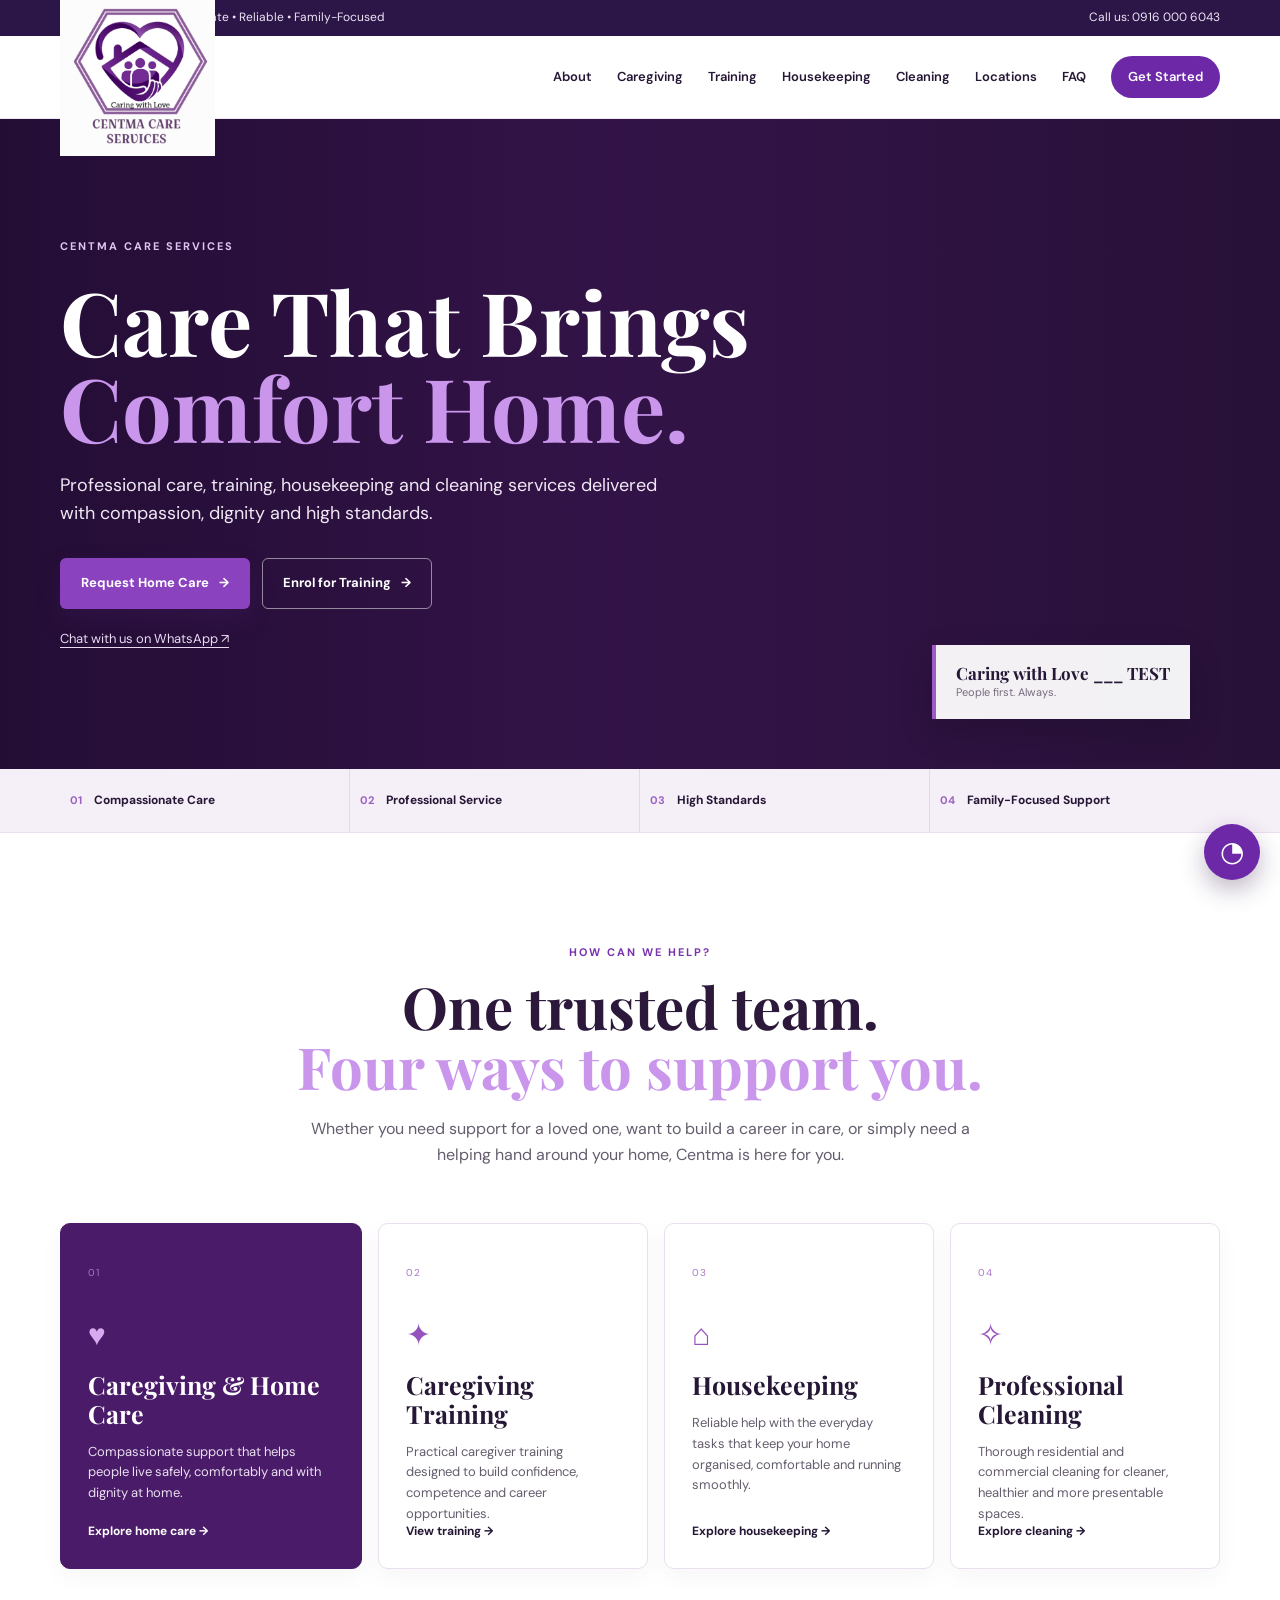
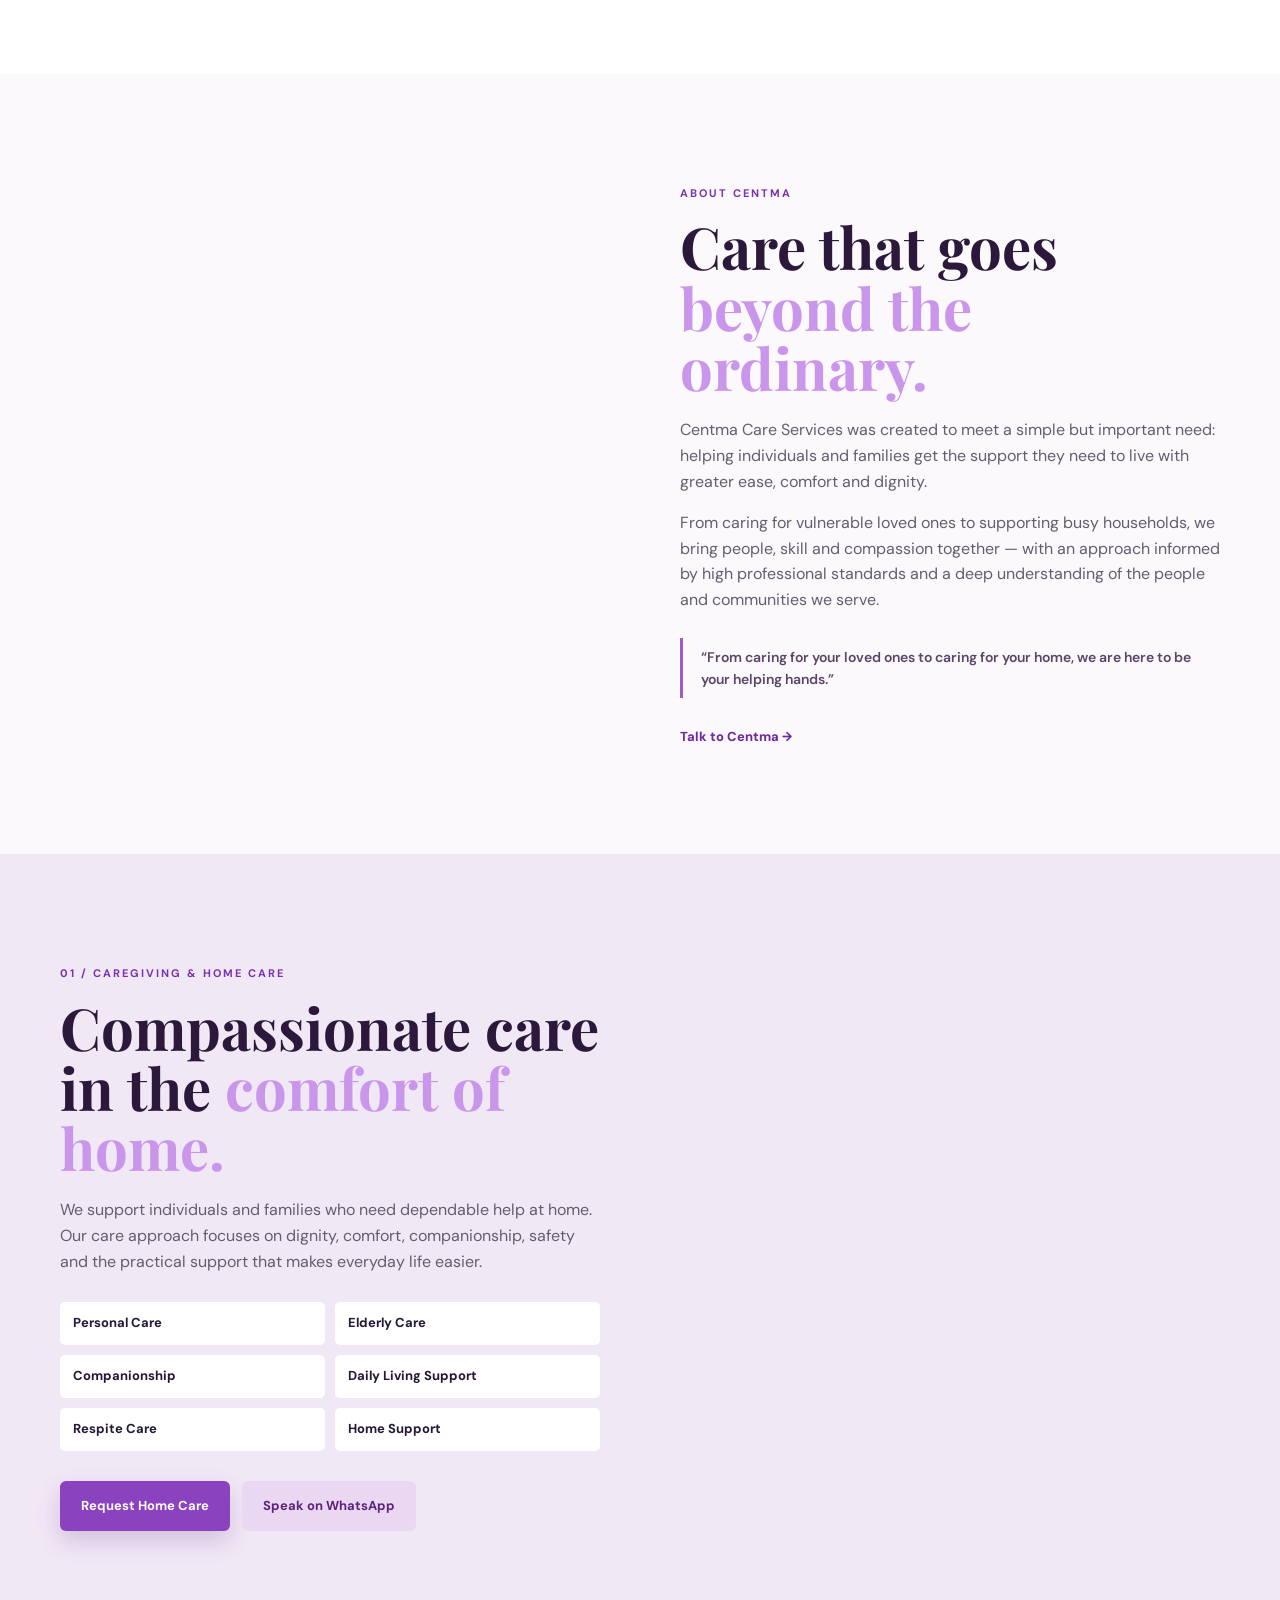
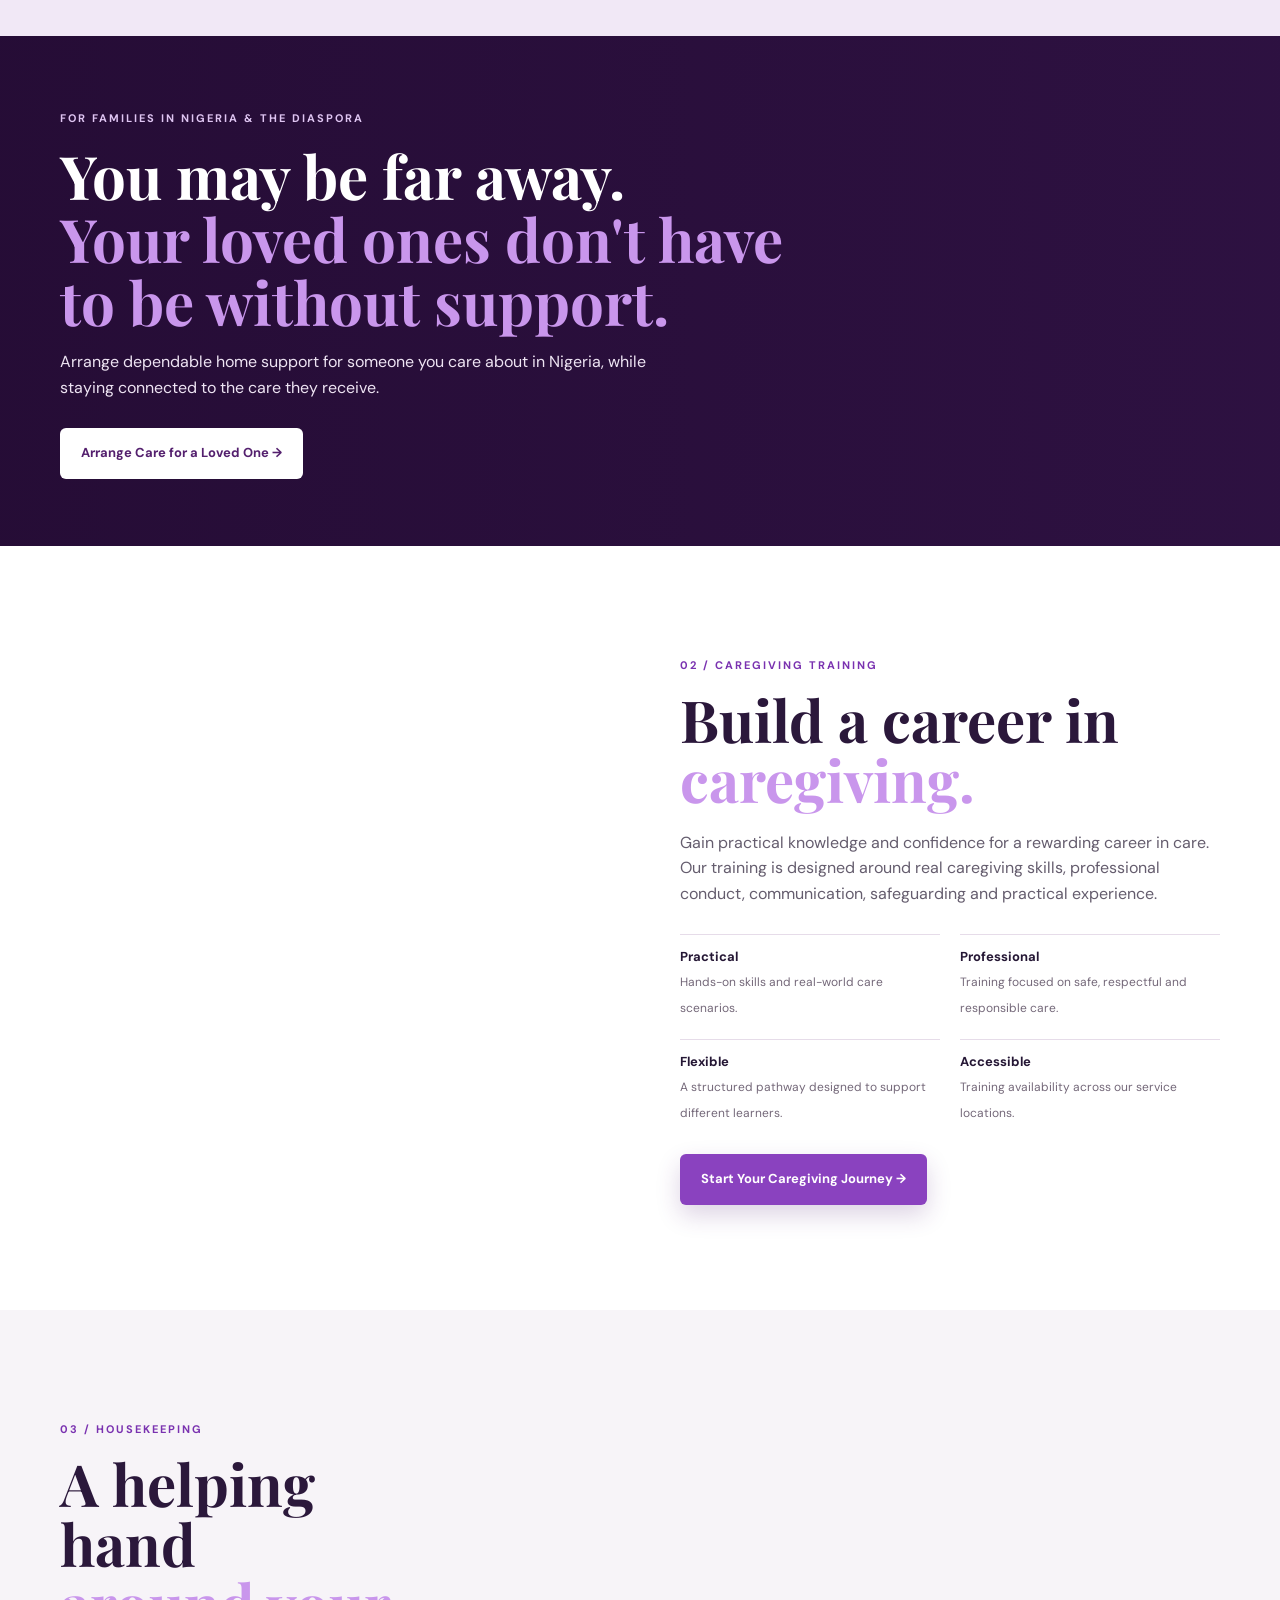
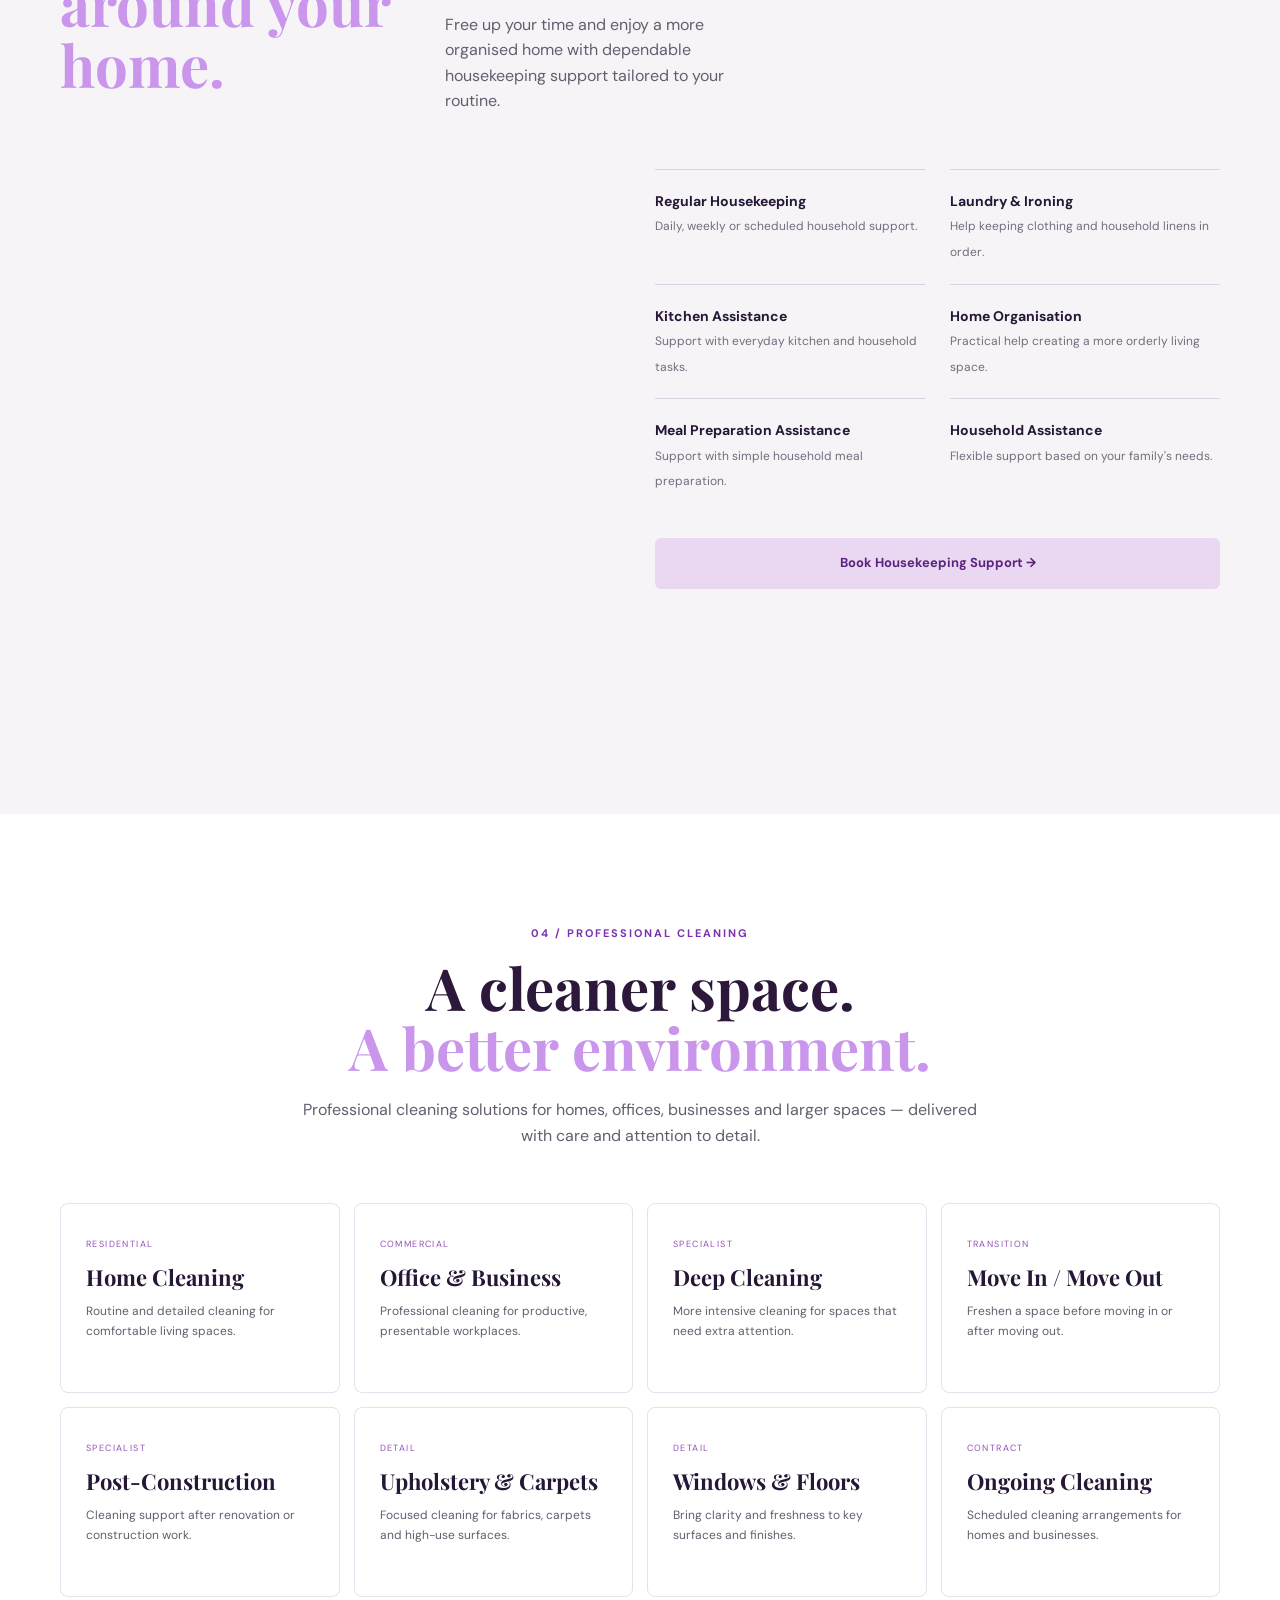
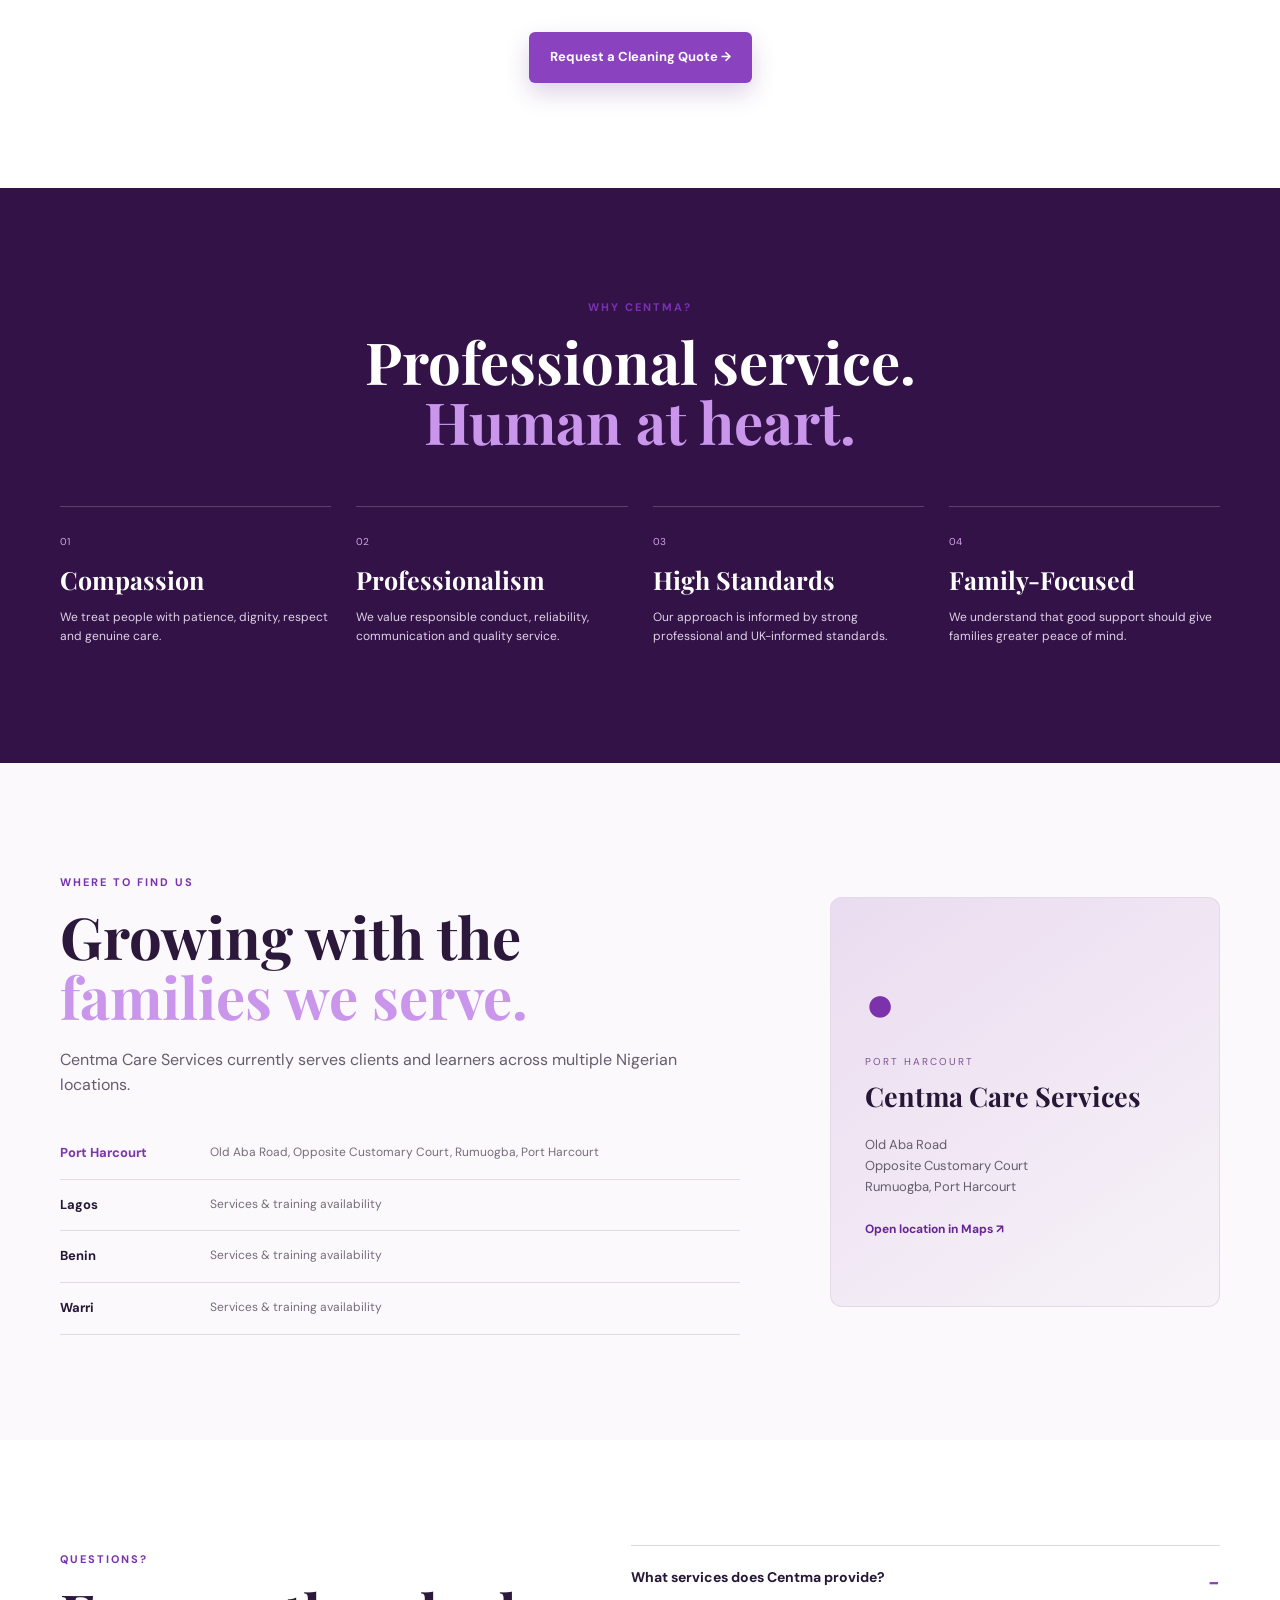
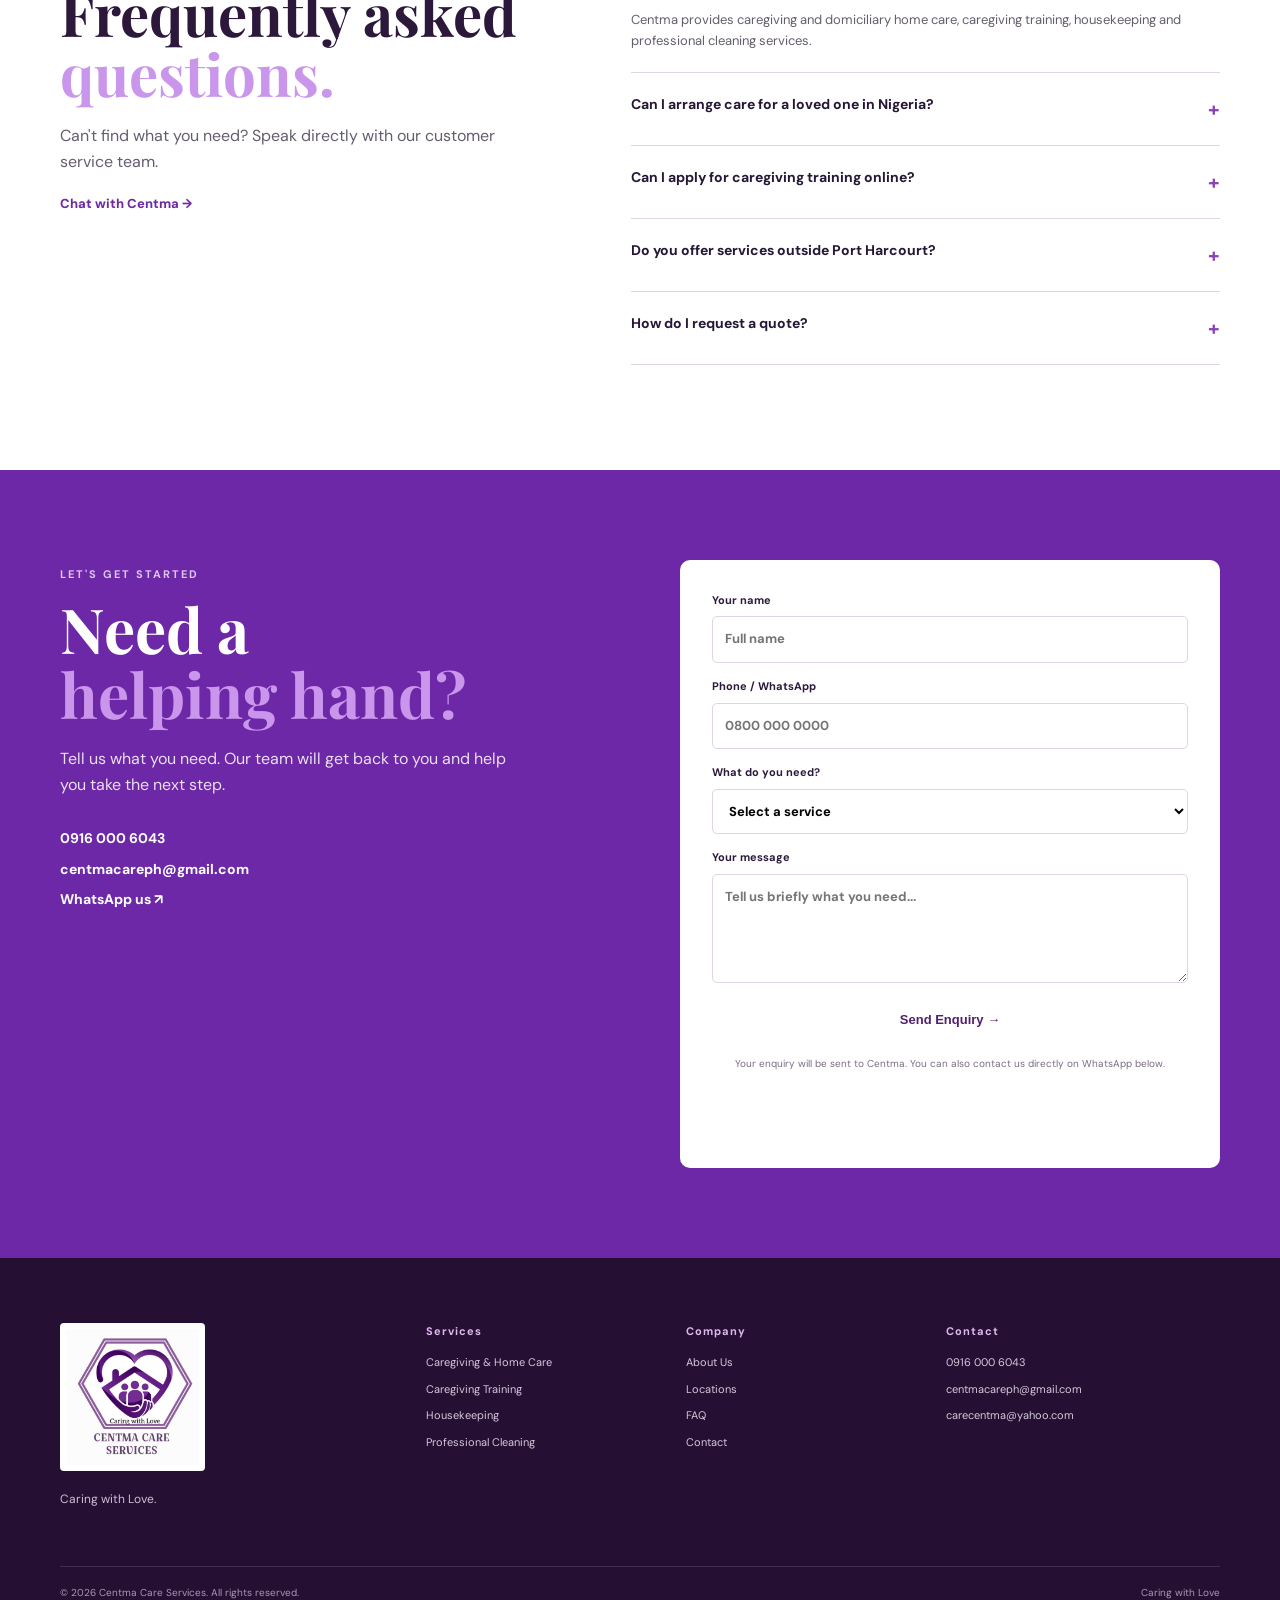
==== index.html @ e130c8ef "Fix CMS slogan connection" ====
<!DOCTYPE html>
<html lang="en">
<head>
  <meta charset="UTF-8" />
  <meta name="viewport" content="width=device-width, initial-scale=1.0" />
  <meta name="description" content="Centma Care Services — compassionate home care, caregiving training, housekeeping and professional cleaning services." />
  <title>Centma Care Services | Caring with Love</title>
  <link rel="preconnect" href="https://fonts.googleapis.com">
  <link rel="preconnect" href="https://fonts.gstatic.com" crossorigin>
  <link href="https://fonts.googleapis.com/css2?family=DM+Sans:wght@400;500;600;700&family=Playfair+Display:wght@600;700&display=swap" rel="stylesheet">
  <link rel="stylesheet" href="styles.css" />
  <script src="https://identity.netlify.com/v1/netlify-identity-widget.js"></script>
</head>
<body class="page-home">
  <div class="topbar">
    <div class="container topbar-inner">
      <span>Professional • Compassionate • Reliable • Family-Focused</span>
      <a href="tel:+2349160006043">Call us: 0916 000 6043</a>
    </div>
  </div>

  <header class="site-header" id="home">
    <div class="container nav-wrap">
      <a class="brand" href="#home" aria-label="Centma Care Services home">
        <img src="logo.jpeg" alt="Centma Care Services logo">
      </a>
      <button class="menu-toggle" aria-label="Open menu" aria-expanded="false">☰</button>
      <nav class="nav" aria-label="Main navigation">
        <a href="about.html">About</a>
        <a href="caregiving.html">Caregiving</a>
        <a href="training.html">Training</a>
        <a href="housekeeping.html">Housekeeping</a>
        <a href="cleaning.html">Cleaning</a>
        <a href="locations.html">Locations</a>
        <a href="faq.html">FAQ</a>
        <a class="nav-cta" href="contact.html">Get Started</a>
      </nav>
    </div>
  </header>

  <main>
    <section class="hero">
      <div class="hero-image" data-cms-bg="images.hero"></div>
      <div class="hero-overlay"></div>
      <div class="container hero-content">
        <span class="eyebrow light">CENTMA CARE SERVICES</span>
        <h1>Care That Brings<br><em>Comfort Home.</em></h1>
        <p data-cms="hero.description">Professional care, training, housekeeping and cleaning services delivered with compassion, dignity and high standards.</p>
        <div class="hero-actions">
          <a class="btn btn-primary" href="caregiving.html">Request Home Care <span>→</span></a>
          <a class="btn btn-outline" href="training.html">Enrol for Training <span>→</span></a>
        </div>
        <a class="hero-whatsapp" href="https://wa.me/2349160006043" target="_blank" rel="noopener">Chat with us on WhatsApp ↗</a>
      </div>
      <div class="hero-badge">
        <strong data-cms="brand.slogan">Caring with Love</strong>
        <span>People first. Always.</span>
      </div>
    </section>

    <section class="trust-strip">
      <div class="container trust-grid">
        <div><b>01</b><span>Compassionate Care</span></div>
        <div><b>02</b><span>Professional Service</span></div>
        <div><b>03</b><span>High Standards</span></div>
        <div><b>04</b><span>Family-Focused Support</span></div>
      </div>
    </section>

    <section class="section help-section">
      <div class="container">
        <div class="section-heading centered">
          <span class="eyebrow">HOW CAN WE HELP?</span>
          <h2>One trusted team.<br><em>Four ways to support you.</em></h2>
          <p>Whether you need support for a loved one, want to build a career in care, or simply need a helping hand around your home, Centma is here for you.</p>
        </div>
        <div class="service-grid">
          <a class="service-card featured" href="caregiving.html">
            <span class="card-number">01</span>
            <div class="service-icon">♥</div>
            <h3>Caregiving & Home Care</h3>
            <p>Compassionate support that helps people live safely, comfortably and with dignity at home.</p>
            <span class="card-link">Explore home care →</span>
          </a>
          <a class="service-card" href="training.html">
            <span class="card-number">02</span>
            <div class="service-icon">✦</div>
            <h3>Caregiving Training</h3>
            <p>Practical caregiver training designed to build confidence, competence and career opportunities.</p>
            <span class="card-link">View training →</span>
          </a>
          <a class="service-card" href="housekeeping.html">
            <span class="card-number">03</span>
            <div class="service-icon">⌂</div>
            <h3>Housekeeping</h3>
            <p>Reliable help with the everyday tasks that keep your home organised, comfortable and running smoothly.</p>
            <span class="card-link">Explore housekeeping →</span>
          </a>
          <a class="service-card" href="cleaning.html">
            <span class="card-number">04</span>
            <div class="service-icon">✧</div>
            <h3>Professional Cleaning</h3>
            <p>Thorough residential and commercial cleaning for cleaner, healthier and more presentable spaces.</p>
            <span class="card-link">Explore cleaning →</span>
          </a>
        </div>
      </div>
    </section>

    <section class="section story-section" id="about">
      <div class="container split">
        <div class="story-photo photo-one" data-cms-bg="images.about" role="img" aria-label="African family receiving caring support"></div>
        <div class="story-copy">
          <span class="eyebrow">ABOUT CENTMA</span>
          <h2>Care that goes<br><em>beyond the ordinary.</em></h2>
          <p>Centma Care Services was created to meet a simple but important need: helping individuals and families get the support they need to live with greater ease, comfort and dignity.</p>
          <p>From caring for vulnerable loved ones to supporting busy households, we bring people, skill and compassion together — with an approach informed by high professional standards and a deep understanding of the people and communities we serve.</p>
          <div class="quote-line">“From caring for your loved ones to caring for your home, we are here to be your helping hands.”</div>
          <a class="text-link" href="#contact">Talk to Centma →</a>
        </div>
      </div>
    </section>

    <section class="section care-section" id="caregiving">
      <div class="container split reverse-mobile">
        <div class="care-copy">
          <span class="eyebrow">01 / CAREGIVING & HOME CARE</span>
          <h2>Compassionate care in the <em>comfort of home.</em></h2>
          <p>We support individuals and families who need dependable help at home. Our care approach focuses on dignity, comfort, companionship, safety and the practical support that makes everyday life easier.</p>
          <div class="feature-list">
            <span>Personal Care</span><span>Elderly Care</span><span>Companionship</span>
            <span>Daily Living Support</span><span>Respite Care</span><span>Home Support</span>
          </div>
          <div class="button-row">
            <a class="btn btn-primary" href="#contact">Request Home Care</a>
            <a class="btn btn-soft" href="https://wa.me/2349160006043?text=Hello%20Centma%2C%20I%20would%20like%20to%20enquire%20about%20home%20care." target="_blank" rel="noopener">Speak on WhatsApp</a>
          </div>
        </div>
        <div class="care-image photo-two" role="img" aria-label="African caregiver supporting an older adult"></div>
      </div>
    </section>

    <section class="diaspora-section">
      <div class="diaspora-image"></div>
      <div class="diaspora-overlay"></div>
      <div class="container diaspora-content">
        <span class="eyebrow light">FOR FAMILIES IN NIGERIA & THE DIASPORA</span>
        <h2>You may be far away.<br><em>Your loved ones don't have to be without support.</em></h2>
        <p>Arrange dependable home support for someone you care about in Nigeria, while staying connected to the care they receive.</p>
        <a class="btn btn-white" href="#contact">Arrange Care for a Loved One →</a>
      </div>
    </section>

    <section class="section training-section" id="training">
      <div class="container split">
        <div class="training-image photo-three" role="img" aria-label="African caregiver trainees in a classroom"></div>
        <div class="training-copy">
          <span class="eyebrow">02 / CAREGIVING TRAINING</span>
          <h2>Build a career in <em>caregiving.</em></h2>
          <p>Gain practical knowledge and confidence for a rewarding career in care. Our training is designed around real caregiving skills, professional conduct, communication, safeguarding and practical experience.</p>
          <div class="training-points">
            <div><b>Practical</b><span>Hands-on skills and real-world care scenarios.</span></div>
            <div><b>Professional</b><span>Training focused on safe, respectful and responsible care.</span></div>
            <div><b>Flexible</b><span>A structured pathway designed to support different learners.</span></div>
            <div><b>Accessible</b><span>Training availability across our service locations.</span></div>
          </div>
          <a class="btn btn-primary" href="#contact">Start Your Caregiving Journey →</a>
        </div>
      </div>
    </section>

    <section class="section light-section" id="housekeeping">
      <div class="container">
        <div class="section-heading split-heading">
          <div>
            <span class="eyebrow">03 / HOUSEKEEPING</span>
            <h2>A helping hand<br><em>around your home.</em></h2>
          </div>
          <p>Free up your time and enjoy a more organised home with dependable housekeeping support tailored to your routine.</p>
        </div>
        <div class="house-grid">
          <div class="house-image photo-four"></div>
          <div class="house-services">
            <div><b>Regular Housekeeping</b><span>Daily, weekly or scheduled household support.</span></div>
            <div><b>Laundry & Ironing</b><span>Help keeping clothing and household linens in order.</span></div>
            <div><b>Kitchen Assistance</b><span>Support with everyday kitchen and household tasks.</span></div>
            <div><b>Home Organisation</b><span>Practical help creating a more orderly living space.</span></div>
            <div><b>Meal Preparation Assistance</b><span>Support with simple household meal preparation.</span></div>
            <div><b>Household Assistance</b><span>Flexible support based on your family's needs.</span></div>
            <a class="btn btn-soft full" href="#contact">Book Housekeeping Support →</a>
          </div>
        </div>
      </div>
    </section>

    <section class="section cleaning-section" id="cleaning">
      <div class="container">
        <div class="section-heading centered">
          <span class="eyebrow">04 / PROFESSIONAL CLEANING</span>
          <h2>A cleaner space.<br><em>A better environment.</em></h2>
          <p>Professional cleaning solutions for homes, offices, businesses and larger spaces — delivered with care and attention to detail.</p>
        </div>
        <div class="clean-grid">
          <div class="clean-card"><span>Residential</span><b>Home Cleaning</b><p>Routine and detailed cleaning for comfortable living spaces.</p></div>
          <div class="clean-card"><span>Commercial</span><b>Office & Business</b><p>Professional cleaning for productive, presentable workplaces.</p></div>
          <div class="clean-card"><span>Specialist</span><b>Deep Cleaning</b><p>More intensive cleaning for spaces that need extra attention.</p></div>
          <div class="clean-card"><span>Transition</span><b>Move In / Move Out</b><p>Freshen a space before moving in or after moving out.</p></div>
          <div class="clean-card"><span>Specialist</span><b>Post-Construction</b><p>Cleaning support after renovation or construction work.</p></div>
          <div class="clean-card"><span>Detail</span><b>Upholstery & Carpets</b><p>Focused cleaning for fabrics, carpets and high-use surfaces.</p></div>
          <div class="clean-card"><span>Detail</span><b>Windows & Floors</b><p>Bring clarity and freshness to key surfaces and finishes.</p></div>
          <div class="clean-card"><span>Contract</span><b>Ongoing Cleaning</b><p>Scheduled cleaning arrangements for homes and businesses.</p></div>
        </div>
        <div class="center-action"><a class="btn btn-primary" href="#contact">Request a Cleaning Quote →</a></div>
      </div>
    </section>

    <section class="section why-section">
      <div class="container">
        <div class="section-heading centered">
          <span class="eyebrow">WHY CENTMA?</span>
          <h2>Professional service.<br><em>Human at heart.</em></h2>
        </div>
        <div class="why-grid">
          <div><span>01</span><h3>Compassion</h3><p>We treat people with patience, dignity, respect and genuine care.</p></div>
          <div><span>02</span><h3>Professionalism</h3><p>We value responsible conduct, reliability, communication and quality service.</p></div>
          <div><span>03</span><h3>High Standards</h3><p>Our approach is informed by strong professional and UK-informed standards.</p></div>
          <div><span>04</span><h3>Family-Focused</h3><p>We understand that good support should give families greater peace of mind.</p></div>
        </div>
      </div>
    </section>

    <section class="section locations-section" id="locations">
      <div class="container location-layout">
        <div>
          <span class="eyebrow">WHERE TO FIND US</span>
          <h2>Growing with the<br><em>families we serve.</em></h2>
          <p>Centma Care Services currently serves clients and learners across multiple Nigerian locations.</p>
          <div class="location-list">
            <div class="active"><b>Port Harcourt</b><span>Old Aba Road, Opposite Customary Court, Rumuogba, Port Harcourt</span></div>
            <div><b>Lagos</b><span>Services & training availability</span></div>
            <div><b>Benin</b><span>Services & training availability</span></div>
            <div><b>Warri</b><span>Services & training availability</span></div>
          </div>
        </div>
        <div class="map-card">
          <div class="map-pin">●</div>
          <span>PORT HARCOURT</span>
          <strong>Centma Care Services</strong>
          <p>Old Aba Road<br>Opposite Customary Court<br>Rumuogba, Port Harcourt</p>
          <a href="https://www.google.com/maps/search/?api=1&query=Old+Aba+Road+Rumuogba+Port+Harcourt" target="_blank" rel="noopener">Open location in Maps ↗</a>
        </div>
      </div>
    </section>

    <section class="section faq-section" id="faq">
      <div class="container faq-layout">
        <div>
          <span class="eyebrow">QUESTIONS?</span>
          <h2>Frequently asked<br><em>questions.</em></h2>
          <p>Can't find what you need? Speak directly with our customer service team.</p>
          <a class="text-link" href="https://wa.me/2349160006043" target="_blank" rel="noopener">Chat with Centma →</a>
        </div>
        <div class="faq-list">
          <details open><summary>What services does Centma provide?</summary><p>Centma provides caregiving and domiciliary home care, caregiving training, housekeeping and professional cleaning services.</p></details>
          <details><summary>Can I arrange care for a loved one in Nigeria?</summary><p>Yes. Contact our team with the person's location and the kind of support needed so we can discuss the appropriate service.</p></details>
          <details><summary>Can I apply for caregiving training online?</summary><p>Yes. Use the enquiry form below or WhatsApp us to begin your enrolment process and receive the current training information.</p></details>
          <details><summary>Do you offer services outside Port Harcourt?</summary><p>Centma has service and training availability in Port Harcourt, Lagos, Benin and Warri. Contact us to confirm availability for your specific location.</p></details>
          <details><summary>How do I request a quote?</summary><p>Send us your details through the form below or WhatsApp. Tell us the service you need, your location and any important requirements.</p></details>
        </div>
      </div>
    </section>

    <section class="contact-section" id="contact">
      <div class="container contact-grid">
        <div class="contact-copy">
          <span class="eyebrow light">LET'S GET STARTED</span>
          <h2>Need a<br><em>helping hand?</em></h2>
          <p>Tell us what you need. Our team will get back to you and help you take the next step.</p>
          <div class="contact-details">
            <a href="tel:+2349160006043">0916 000 6043</a>
            <a href="mailto:centmacareph@gmail.com">centmacareph@gmail.com</a>
            <a href="https://wa.me/2349160006043" target="_blank" rel="noopener">WhatsApp us ↗</a>
          </div>
        </div>
        <form class="contact-form" id="contactForm" name="contact" method="POST" data-netlify="true" data-netlify-honeypot="bot-field" action="/success.html">
          <input type="hidden" name="bot-field">
          <label>Your name<input name="name" required placeholder="Full name"></label>
          <label>Phone / WhatsApp<input name="phone" required placeholder="0800 000 0000"></label>
          <label>What do you need?<select name="service" required>
            <option value="">Select a service</option>
            <option>Home Care / Caregiving</option>
            <option>Caregiving Training</option>
            <option>Housekeeping</option>
            <option>Professional Cleaning</option>
            <option>General Enquiry</option>
          </select></label>
          <label>Your message<textarea name="message" rows="4" placeholder="Tell us briefly what you need..."></textarea></label>
          <button class="btn btn-white full" type="submit">Send Enquiry →</button>
          <small>Your enquiry will be sent to Centma. You can also contact us directly on WhatsApp below.</small>
          <a class="btn btn-outline full" href="https://wa.me/2349160006043?text=Hello%20Centma%20Care%20Services%2C%20I%20would%20like%20to%20make%20an%20enquiry." target="_blank" rel="noopener">Chat with us on WhatsApp ↗</a>
        </form>
      </div>
    </section>
  </main>

  <footer>
    <div class="container footer-grid">
      <div><img src="logo.jpeg" alt="Centma Care Services" class="footer-logo"><p>Caring with Love.</p></div>
      <div><b>Services</b><a href="#caregiving">Caregiving & Home Care</a><a href="#training">Caregiving Training</a><a href="housekeeping.html">Housekeeping</a><a href="#cleaning">Professional Cleaning</a></div>
      <div><b>Company</b><a href="#about">About Us</a><a href="locations.html">Locations</a><a href="faq.html">FAQ</a><a href="#contact">Contact</a></div>
      <div><b>Contact</b><a href="tel:+2349160006043">0916 000 6043</a><a href="mailto:centmacareph@gmail.com">centmacareph@gmail.com</a><a href="mailto:carecentma@yahoo.com">carecentma@yahoo.com</a></div>
    </div>
    <div class="container footer-bottom"><span>© 2026 Centma Care Services. All rights reserved.</span><span>Caring with Love</span></div>
  </footer>

  <a class="floating-wa" href="https://wa.me/2349160006043" target="_blank" rel="noopener" aria-label="Chat with Centma on WhatsApp">◔</a>
  <script src="script.js"></script>
</body>
</html>
---- styles.css ----
*{box-sizing:border-box}html{scroll-behavior:smooth}body{margin:0;color:#251735;background:#fff;font-family:"DM Sans",Arial,sans-serif;line-height:1.6}a{color:inherit;text-decoration:none}p{color:#655d6e}.container{width:min(1160px,calc(100% - 40px));margin:auto}.topbar{background:#2c1648;color:#eee4f5;font-size:12px}.topbar-inner{height:36px;display:flex;align-items:center;justify-content:space-between}.site-header{position:sticky;top:0;z-index:20;background:rgba(255,255,255,.96);backdrop-filter:blur(12px);border-bottom:1px solid #eee8f2}.nav-wrap{height:82px;display:flex;align-items:center;justify-content:space-between}.brand img{width:155px;display:block}.nav{display:flex;align-items:center;gap:25px;font-size:13px;font-weight:600}.nav a{transition:.2s}.nav a:hover{color:#7b2cbf}.nav-cta{background:#6d28a8;color:white!important;padding:11px 17px;border-radius:999px}.menu-toggle{display:none;border:0;background:none;font-size:26px;color:#3b1d57}.hero{min-height:650px;position:relative;display:flex;align-items:center;overflow:hidden;background:#241034}.hero-image,.diaspora-image{position:absolute;inset:0;background-position:center;background-size:cover;background-image:url("https://images.unsplash.com/photo-1576091160550-2173dba999ef?auto=format&fit=crop&w=1800&q=85")}.hero-overlay{position:absolute;inset:0;background:linear-gradient(90deg,rgba(35,13,53,.93) 0%,rgba(55,20,77,.78) 48%,rgba(50,20,70,.25) 100%)}.hero-content{position:relative;z-index:2;color:white;padding:95px 0 100px}.eyebrow{font-size:11px;letter-spacing:2px;font-weight:700;color:#7a32b0}.eyebrow.light{color:#dfc5f2}.hero h1{font:700 clamp(50px,7vw,88px)/.98 "Playfair Display",serif;max-width:760px;margin:20px 0}.hero h1 em,.section-heading h2 em,h2 em{font-style:normal;color:#c996ec}.hero p{color:#f0e8f4;max-width:610px;font-size:18px}.hero-actions,.button-row{display:flex;gap:12px;flex-wrap:wrap;margin-top:30px}.btn{display:inline-flex;align-items:center;justify-content:center;gap:10px;padding:14px 20px;border-radius:6px;border:1px solid transparent;font-weight:700;font-size:13px;cursor:pointer}.btn-primary{background:#8a42bf;color:white;box-shadow:0 10px 24px rgba(87,35,120,.2)}.btn-outline{border-color:rgba(255,255,255,.5);color:#fff}.btn-soft{background:#eee1f7;color:#54217b}.btn-white{background:#fff;color:#4b1b6c}.hero-whatsapp{display:inline-block;margin-top:20px;color:#eadbf3;font-size:13px;text-decoration:underline;text-underline-offset:4px}.hero-badge{position:absolute;right:7%;bottom:50px;z-index:2;background:rgba(255,255,255,.94);padding:17px 20px;border-left:4px solid #9d5bc9;box-shadow:0 12px 35px rgba(0,0,0,.16);display:flex;flex-direction:column}.hero-badge strong{font:700 17px "Playfair Display",serif}.hero-badge span{font-size:11px;color:#756a7e}.trust-strip{background:#f5eff8;border-bottom:1px solid #e9dff0}.trust-grid{display:grid;grid-template-columns:repeat(4,1fr)}.trust-grid div{padding:22px 10px;display:flex;gap:12px;align-items:center;border-right:1px solid #e4d8eb}.trust-grid div:last-child{border-right:0}.trust-grid b{font-size:11px;color:#9c62bf}.trust-grid span{font-weight:700;font-size:12px}.section{padding:105px 0}.section-heading{max-width:720px;margin-bottom:55px}.section-heading.centered{text-align:center;margin-left:auto;margin-right:auto}.section-heading h2,.story-copy h2,.care-copy h2,.training-copy h2,.location-layout h2,.faq-layout h2,.contact-copy h2{font:700 clamp(38px,5vw,58px)/1.04 "Playfair Display",serif;margin:12px 0 20px;color:#2b183b}.section-heading p{max-width:680px;margin:0 auto}.service-grid{display:grid;grid-template-columns:1.12fr 1fr 1fr 1fr;gap:16px}.service-card{position:relative;padding:34px 27px 30px;border:1px solid #eadfec;border-radius:10px;min-height:320px;background:#fff;box-shadow:0 8px 25px rgba(50,22,67,.04);transition:.25s}.service-card:hover{transform:translateY(-5px);box-shadow:0 18px 35px rgba(50,22,67,.1)}.service-card.featured{background:#4a1b68;color:#fff;border-color:#4a1b68}.service-card.featured p{color:#e9dff0}.card-number{font-size:10px;letter-spacing:1px;color:#a976c8}.service-icon{font-size:30px;margin-top:28px;color:#9652bd}.featured .service-icon{color:#d7aaf0}.service-card h3{font:700 25px/1.15 "Playfair Display",serif;margin:12px 0}.service-card p{font-size:13px}.card-link{position:absolute;bottom:27px;font-size:12px;font-weight:700}.split{display:grid;grid-template-columns:1fr 1fr;gap:80px;align-items:center}.story-photo,.care-image,.training-image,.house-image{min-height:520px;border-radius:12px;background-size:cover;background-position:center}.photo-one{background-image:url("https://images.unsplash.com/photo-1559234938-b60fff04894d?auto=format&fit=crop&w=1200&q=85")}.photo-two{background-image:url("https://images.unsplash.com/photo-1576765608866-5b51046452be?auto=format&fit=crop&w=1200&q=85")}.photo-three{background-image:url("https://images.unsplash.com/photo-1576091160399-112ba8d25d1d?auto=format&fit=crop&w=1200&q=85")}.photo-four{background-image:url("https://images.unsplash.com/photo-1581578731548-c64695cc6952?auto=format&fit=crop&w=1200&q=85")}.story-section{background:#fbf9fc}.story-copy p,.care-copy p,.training-copy p{font-size:16px}.quote-line{border-left:3px solid #9d5bc9;padding:8px 0 8px 18px;margin:25px 0;color:#5b4567;font-weight:600;font-size:14px}.text-link{font-weight:800;color:#6e2aa0;font-size:13px}.care-section{background:#f1e8f6}.feature-list{display:grid;grid-template-columns:1fr 1fr;gap:10px;margin:28px 0}.feature-list span{font-size:13px;font-weight:700;background:#fff;border-radius:5px;padding:11px 13px}.diaspora-section{min-height:510px;position:relative;display:flex;align-items:center;overflow:hidden;background:#2d1242}.diaspora-image{background-image:url("https://images.unsplash.com/photo-1542810634-71277d95dcbb?auto=format&fit=crop&w=1800&q=85")}.diaspora-overlay{position:absolute;inset:0;background:linear-gradient(90deg,rgba(37,12,53,.92),rgba(46,16,64,.45))}.diaspora-content{position:relative;z-index:2;color:#fff}.diaspora-content h2{font:700 clamp(38px,5vw,60px)/1.05 "Playfair Display",serif;max-width:760px;margin:15px 0}.diaspora-content p{color:#eee4f3;max-width:600px;margin-bottom:28px}.training-section{background:#fff}.training-points{display:grid;grid-template-columns:1fr 1fr;gap:20px;margin:28px 0 30px}.training-points div{border-top:1px solid #e6dce9;padding-top:12px}.training-points b{display:block;font-size:13px}.training-points span{font-size:12px;color:#746879}.light-section{background:#f7f4f8}.split-heading{display:grid;grid-template-columns:1fr 1fr;gap:50px;align-items:end}.split-heading p{margin:0}.house-grid{display:grid;grid-template-columns:1fr 1fr;gap:30px}.house-image{min-height:540px}.house-services{display:grid;grid-template-columns:1fr 1fr;gap:0 25px;align-content:start}.house-services div{padding:20px 0;border-top:1px solid #ddd2e3}.house-services b{display:block;font-size:14px}.house-services span{font-size:12px;color:#766b7d}.house-services .full{grid-column:1/-1;margin-top:25px}.cleaning-section{background:#fff}.clean-grid{display:grid;grid-template-columns:repeat(4,1fr);gap:14px}.clean-card{padding:25px;border:1px solid #eadfec;border-radius:8px;min-height:190px}.clean-card span{font-size:9px;letter-spacing:1.4px;color:#9252b8;text-transform:uppercase}.clean-card b{display:block;font:700 22px/1.15 "Playfair Display",serif;margin:10px 0}.clean-card p{font-size:12px}.center-action{text-align:center;margin-top:35px}.why-section{background:#321247;color:#fff}.why-section .section-heading h2{color:#fff}.why-grid{display:grid;grid-template-columns:repeat(4,1fr);gap:25px}.why-grid div{border-top:1px solid rgba(255,255,255,.2);padding-top:20px}.why-grid span{font-size:10px;color:#d4a5ea}.why-grid h3{font:700 25px "Playfair Display",serif;margin:10px 0}.why-grid p{color:#dfd2e5;font-size:12px}.locations-section{background:#fbf9fc}.location-layout{display:grid;grid-template-columns:1fr 390px;gap:90px;align-items:center}.location-list{margin-top:30px}.location-list div{display:grid;grid-template-columns:150px 1fr;padding:15px 0;border-bottom:1px solid #e3d9e7}.location-list b{font-size:13px}.location-list span{font-size:12px;color:#776b7d}.location-list .active b{color:#7c35ad}.map-card{min-height:410px;background:linear-gradient(145deg,#eadcf0,#f7f3f8);border-radius:12px;padding:35px;display:flex;flex-direction:column;justify-content:center;box-shadow:inset 0 0 0 1px #e5d8ea}.map-pin{font-size:50px;color:#7b32aa}.map-card span{font-size:10px;letter-spacing:2px;color:#815096;margin-top:10px}.map-card strong{font:700 27px "Playfair Display",serif;margin:8px 0}.map-card p{font-size:13px}.map-card a{font-size:12px;font-weight:700;color:#68259a;margin-top:10px}.faq-section{background:#fff}.faq-layout{display:grid;grid-template-columns:1fr 1.25fr;gap:100px}.faq-list details{border-top:1px solid #dfd5e4;padding:20px 0}.faq-list details:last-child{border-bottom:1px solid #dfd5e4}.faq-list summary{cursor:pointer;font-weight:700;font-size:14px;list-style:none;display:flex;justify-content:space-between}.faq-list summary:after{content:"+";font-size:20px;color:#8a42b7}.faq-list details[open] summary:after{content:"−"}.faq-list p{font-size:13px;margin:12px 30px 0 0}.contact-section{background:#6d28a8;color:#fff;padding:90px 0}.contact-grid{display:grid;grid-template-columns:1fr 1fr;gap:80px}.contact-copy h2{color:#fff;font-size:62px}.contact-copy p{color:#eadff0;max-width:470px}.contact-details{display:flex;flex-direction:column;gap:8px;margin-top:30px}.contact-details a{font-weight:700;font-size:14px}.contact-form{background:#fff;color:#2d193b;padding:32px;border-radius:10px;display:grid;gap:15px}.contact-form label{font-size:11px;font-weight:700}.contact-form input,.contact-form select,.contact-form textarea{display:block;width:100%;margin-top:7px;padding:12px;border:1px solid #ded4e4;border-radius:5px;font:inherit;font-size:13px;background:#fff}.contact-form small{font-size:10px;color:#7a6d80;text-align:center}.contact-form .full{width:100%;border:0}footer{background:#251033;color:#fff;padding:65px 0 20px}.footer-grid{display:grid;grid-template-columns:1.5fr 1fr 1fr 1.3fr;gap:50px}.footer-logo{width:145px;background:#fff;padding:6px;border-radius:4px}.footer-grid p{color:#cdbed5;font-size:12px}.footer-grid div:not(:first-child){display:flex;flex-direction:column;gap:9px}.footer-grid b{font-size:11px;letter-spacing:1px;color:#e0b8f0;margin-bottom:5px}.footer-grid a{font-size:11px;color:#d5c8dc}.footer-bottom{border-top:1px solid rgba(255,255,255,.12);margin-top:45px;padding-top:18px;display:flex;justify-content:space-between;color:#a999b0;font-size:10px}.floating-wa{position:fixed;right:20px;bottom:20px;width:56px;height:56px;border-radius:50%;display:grid;place-items:center;background:#6d28a8;color:#fff;font-size:28px;box-shadow:0 10px 25px rgba(47,16,67,.3);z-index:30}@media(max-width:950px){.nav{gap:14px}.service-grid{grid-template-columns:1fr 1fr}.clean-grid{grid-template-columns:1fr 1fr}.why-grid{grid-template-columns:1fr 1fr}.split{gap:45px}.location-layout{gap:45px}.faq-layout{gap:50px}}@media(max-width:760px){.topbar-inner{justify-content:center}.topbar-inner span{display:none}.nav{position:absolute;top:82px;left:0;right:0;background:#fff;border-bottom:1px solid #eadfec;padding:15px 20px 25px;display:none;flex-direction:column;align-items:stretch;gap:0}.nav.open{display:flex}.nav a{padding:12px 0}.nav-cta{padding:12px!important;text-align:center}.menu-toggle{display:block}.hero{min-height:690px}.hero-content{padding:80px 0}.hero h1{font-size:52px}.hero p{font-size:15px}.hero-badge{display:none}.trust-grid{grid-template-columns:1fr 1fr}.trust-grid div:nth-child(2){border-right:0}.section{padding:75px 0}.service-grid,.clean-grid,.why-grid,.house-grid,.split,.faq-layout,.location-layout,.contact-grid,.split-heading{grid-template-columns:1fr}.service-card{min-height:275px}.story-photo,.care-image,.training-image,.house-image{min-height:390px}.reverse-mobile .care-copy{order:1}.reverse-mobile .care-image{order:2}.feature-list,.training-points,.house-services{grid-template-columns:1fr}.house-services .full{grid-column:auto}.diaspora-section{min-height:560px}.diaspora-content h2{font-size:43px}.location-layout{gap:35px}.map-card{min-height:340px}.contact-copy h2{font-size:52px}.footer-grid{grid-template-columns:1fr 1fr;gap:35px}.footer-grid>div:first-child{grid-column:1/-1}.footer-bottom{flex-direction:column;gap:5px}.hero-actions .btn{width:100%}.hero-actions{max-width:360px}.nav-wrap{height:74px}.nav{top:74px}}
/* Inner pages — same Polished Homepage V2 visual language */
.inner-hero{padding:92px 0 88px;background:linear-gradient(135deg,#f6eef9 0%,#fff 58%,#eee1f4 100%);border-bottom:1px solid #e6d9eb;position:relative;overflow:hidden}.inner-hero:after{content:"";position:absolute;width:260px;height:260px;border-radius:50%;right:-90px;top:-100px;background:rgba(171,111,207,.18)}.inner-hero .container{position:relative;z-index:1}.inner-hero h1{font:700 clamp(48px,6vw,76px)/1.02 "Playfair Display",serif;color:#2b183b;max-width:850px;margin:12px 0 20px}.inner-hero h1 em{color:#7a35a5;font-style:italic}.inner-hero p{max-width:700px;font-size:16px;margin-bottom:28px}.btn-soft{background:#ead8f2;color:#5c237e}.btn-white{background:#fff;color:#54206e}.light{color:#d9b4e9}.section-heading.centered .btn{margin-top:25px}.contact-form button{cursor:pointer}.contact-form .btn-primary{background:#6d28a8;color:#fff}.contact-form .btn-primary:hover{background:#582085}@media(max-width:760px){.inner-hero{padding:72px 0 65px}.inner-hero h1{font-size:48px}}

/* Subtle page-to-page differentiation — keeps Polished Homepage V2 as the master language */
.page-about .inner-hero{background:linear-gradient(135deg,#f4e9f8 0%,#fff 55%,#eee0f5 100%)}
.page-about .inner-hero:before{content:"ABOUT CENTMA";position:absolute;right:5%;bottom:18px;font:700 70px/1 "Playfair Display",serif;color:rgba(108,40,168,.06);letter-spacing:2px}
.page-caregiving .inner-hero{background:linear-gradient(135deg,#eee0f6 0%,#fff 62%,#f7edf9 100%);border-bottom:3px solid #d7b2e8}
.page-caregiving .clean-card:nth-child(1),.page-caregiving .clean-card:nth-child(4){background:#f7f0fa}
.page-training .inner-hero{background:linear-gradient(135deg,#e8d7f1 0%,#fbf8fc 52%,#f2e7f7 100%)}
.page-training .inner-hero:after{width:340px;height:340px;background:rgba(124,53,165,.11)}
.page-training .training-points div:nth-child(2n){background:#faf5fc;padding:14px;border-radius:7px}
.page-housekeeping .inner-hero{background:linear-gradient(135deg,#f7eff9 0%,#fff 58%,#e8daf1 100%)}
.page-housekeeping .house-services div:nth-child(3n){background:#faf5fc;padding-left:14px;padding-right:14px;border-radius:6px}
.page-cleaning .inner-hero{background:linear-gradient(135deg,#e9def2 0%,#fff 60%,#f5edf8 100%)}
.page-cleaning .clean-card:nth-child(odd){background:#faf6fc}
.page-cleaning .clean-card{border-top:3px solid #b77ad3}
.page-locations .inner-hero{background:linear-gradient(135deg,#f0e4f5 0%,#fff 60%,#e9d9f1 100%)}
.page-locations .map-card{background:linear-gradient(145deg,#dfc9ea,#f7f2f9);border:1px solid #d2b4df}
.page-faq .inner-hero{background:linear-gradient(135deg,#f6eff9 0%,#fff 58%,#eadcf2 100%)}
.page-faq .faq-list details:nth-child(even){background:#faf6fc;padding:20px 16px;border-radius:6px}
.page-contact .inner-hero,.page-service-request .inner-hero{background:linear-gradient(135deg,#e9d9f2 0%,#fff 57%,#f3e8f7 100%)}
.page-contact .contact-section,.page-service-request .contact-section{background:linear-gradient(135deg,#64239a,#7d35ae)}
.page-training-registration .inner-hero{background:linear-gradient(135deg,#e6d2f0 0%,#fff 58%,#f1e4f6 100%)}
.page-training-registration .contact-form{border-top:5px solid #a65bc9}
@media(max-width:760px){.page-about .inner-hero:before{font-size:45px}.page-training .inner-hero:after{width:220px;height:220px}}
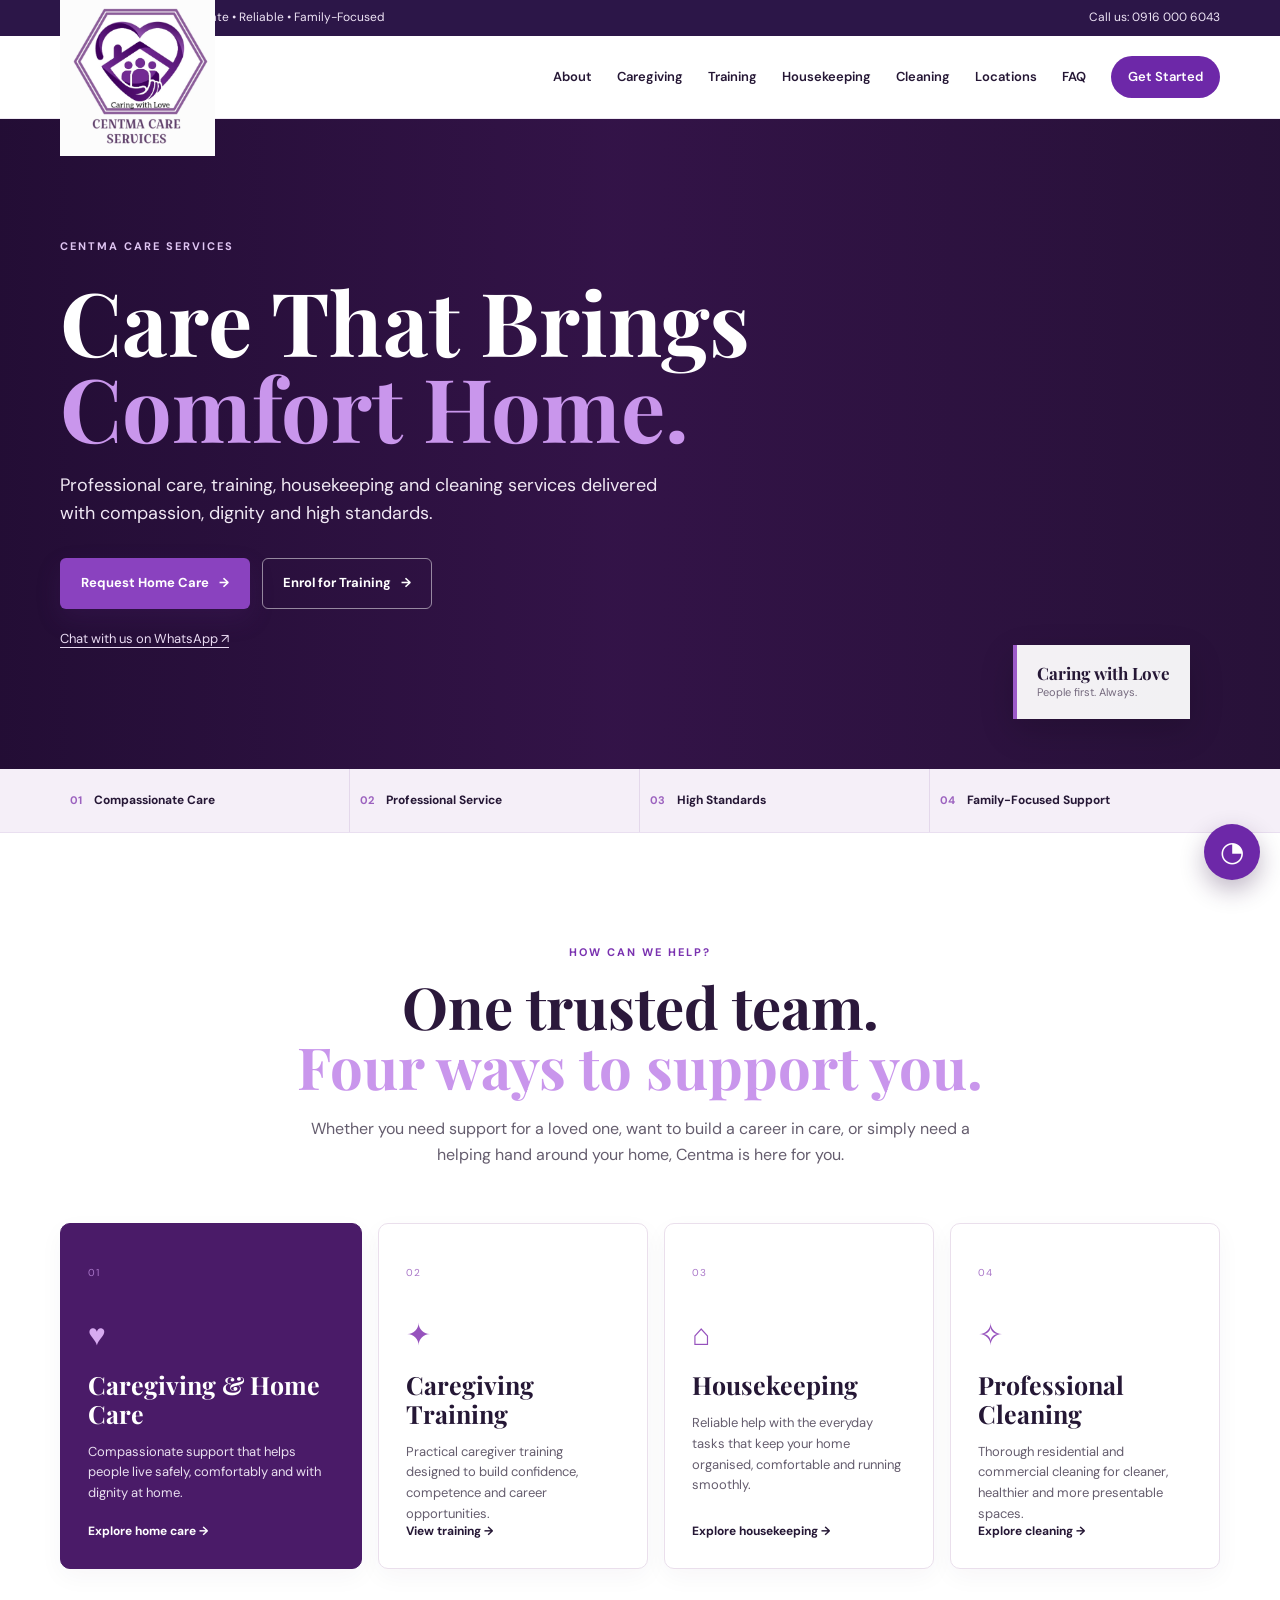
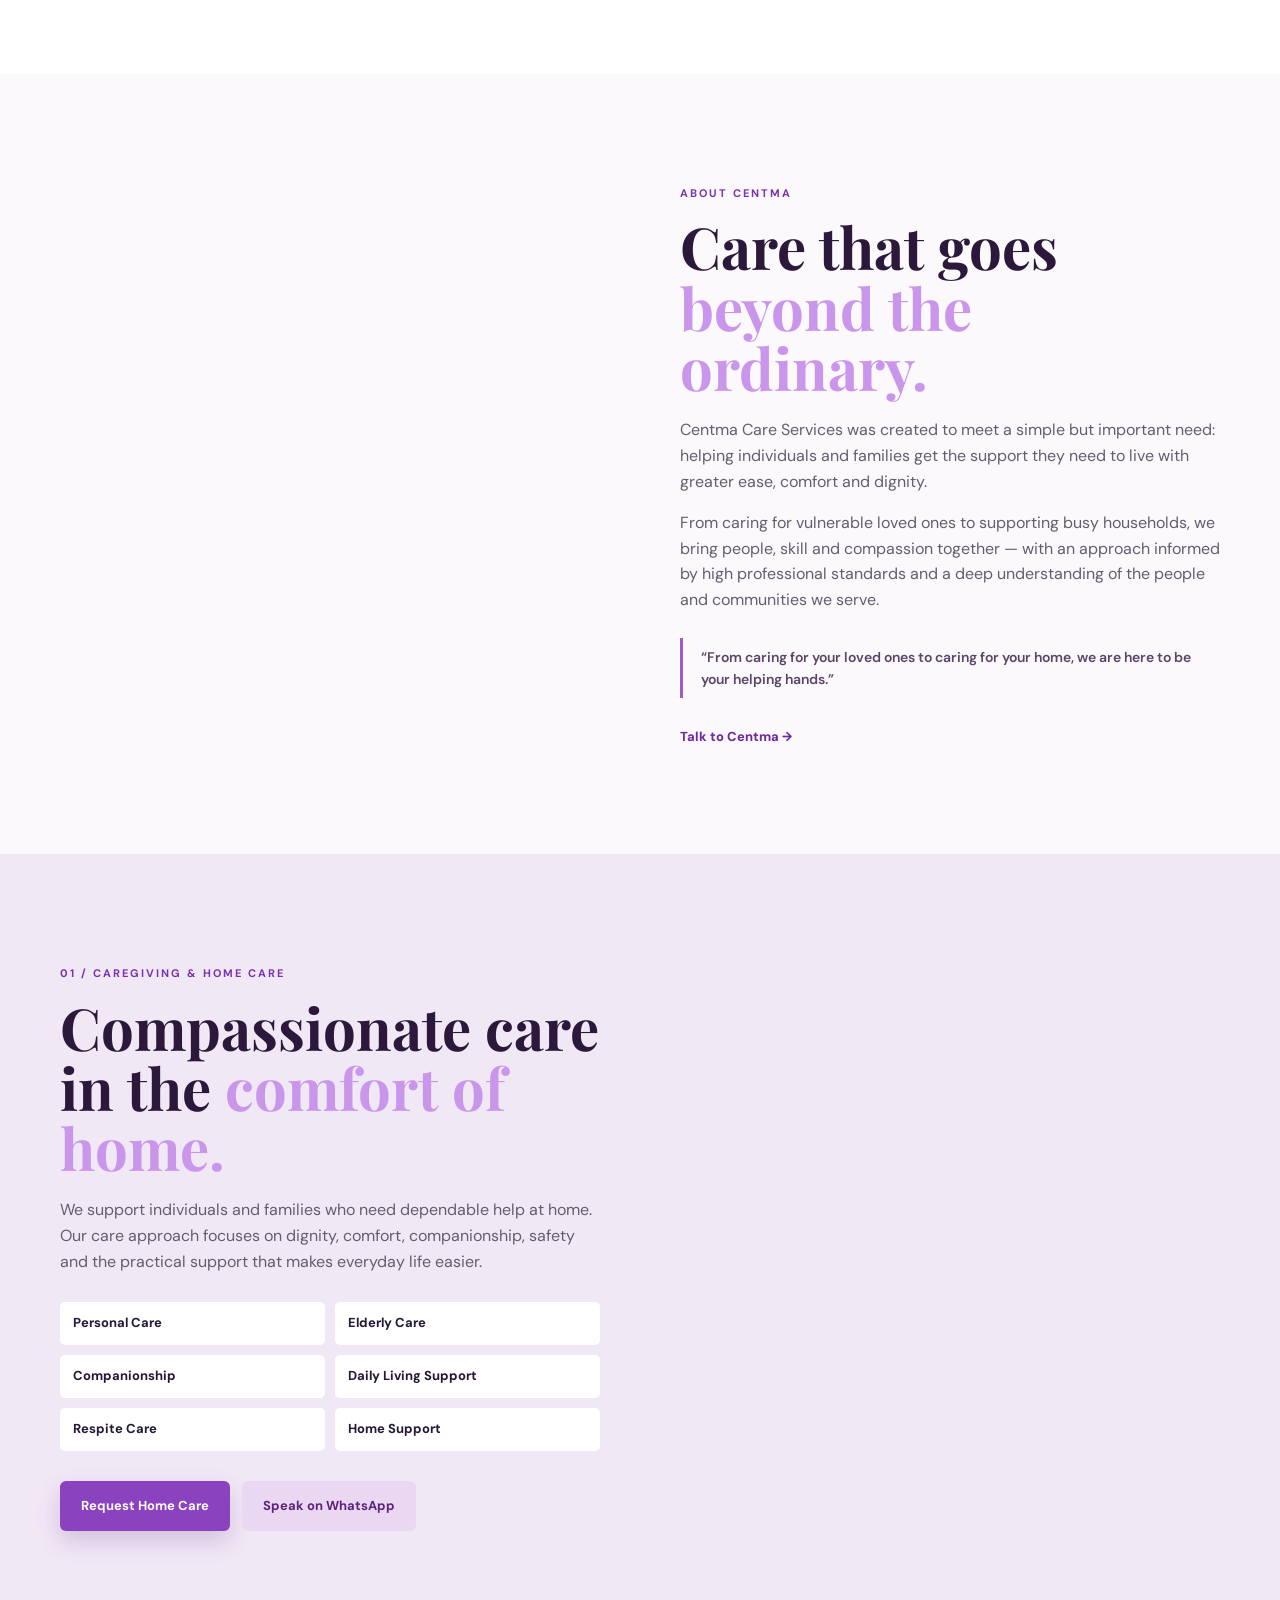
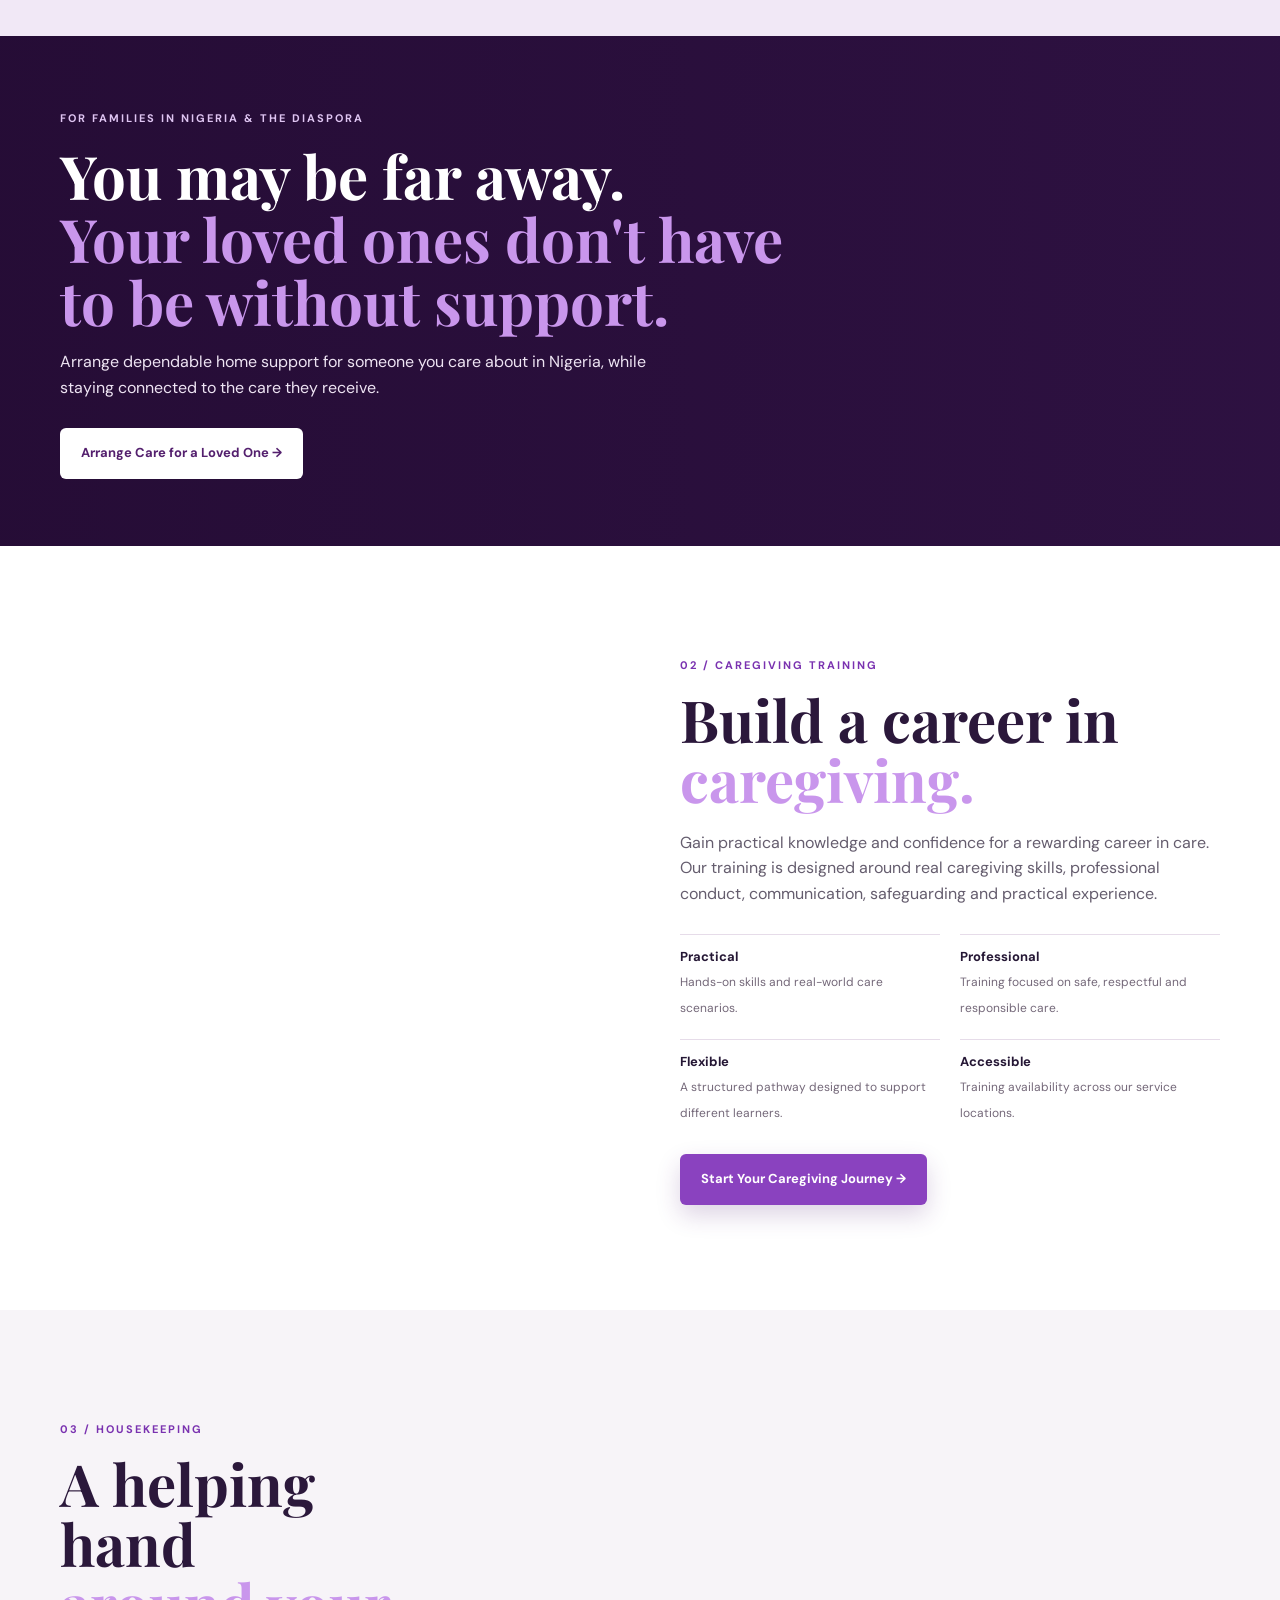
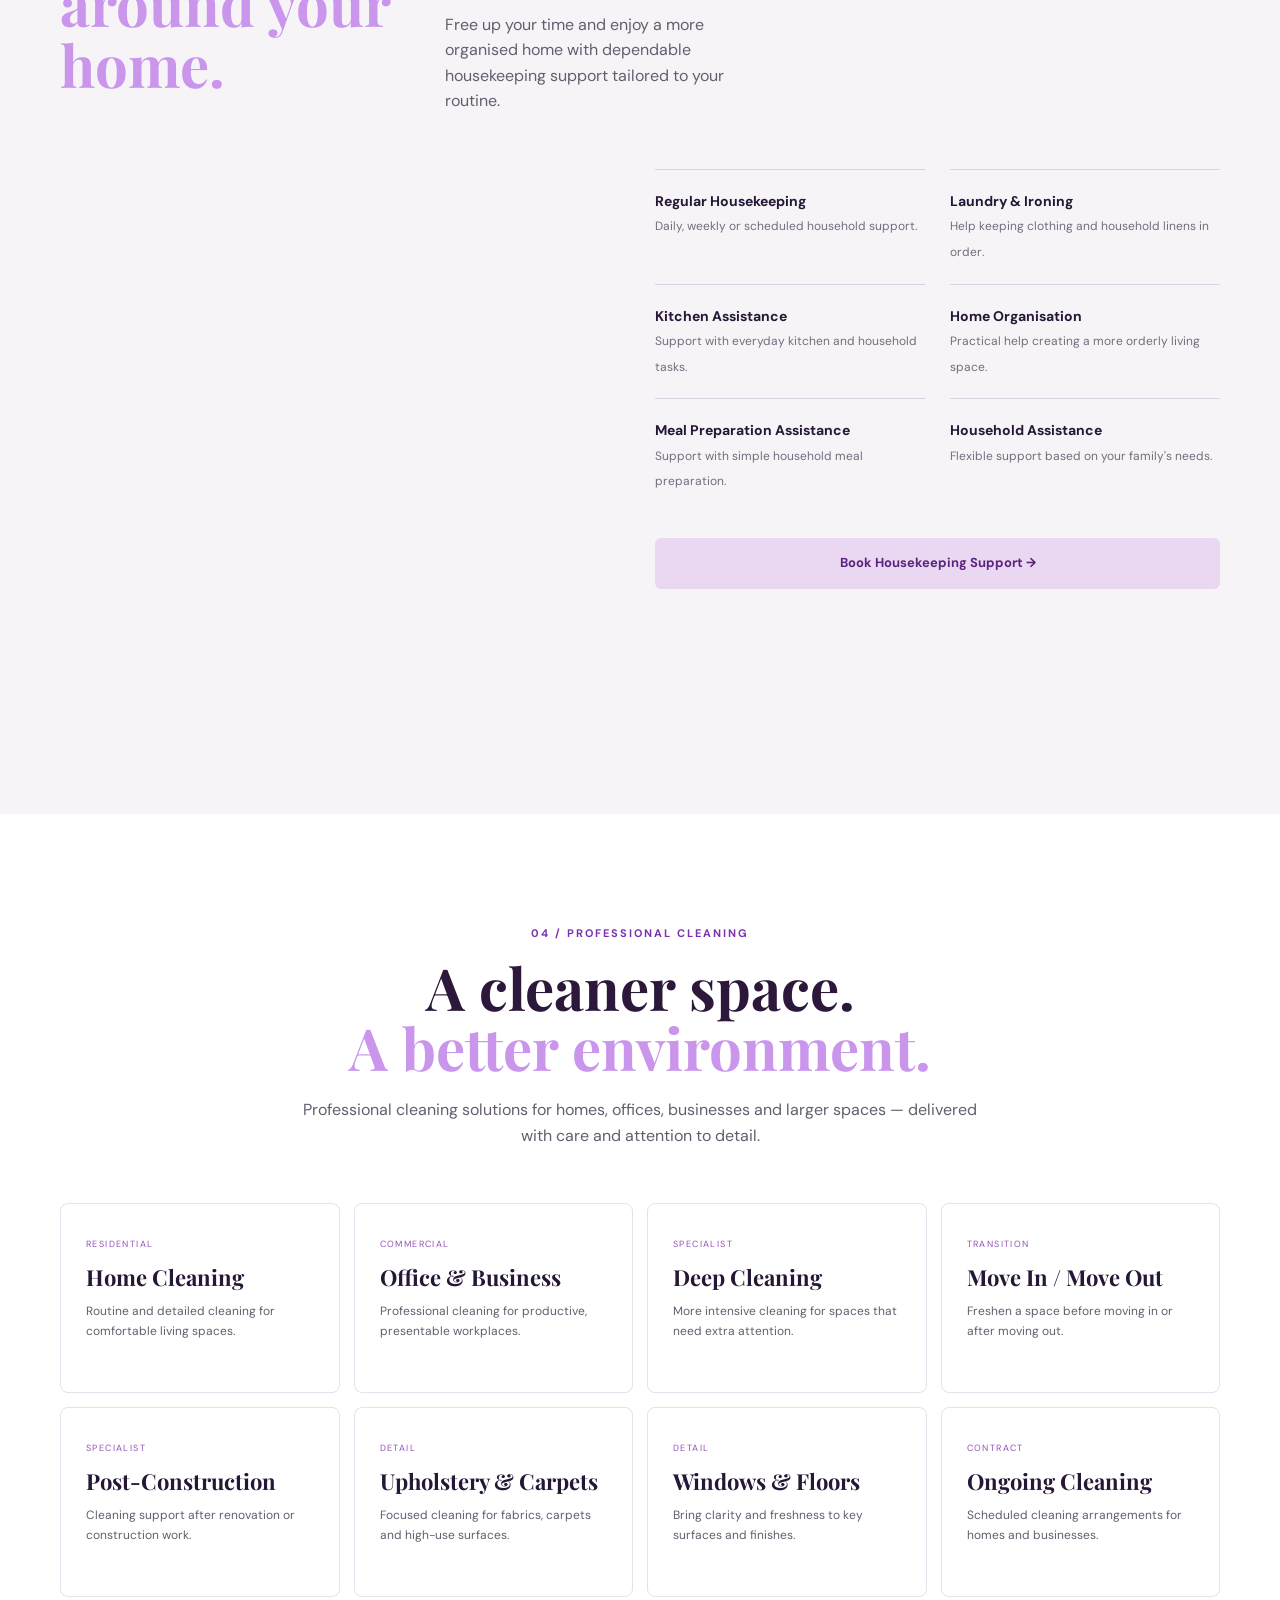
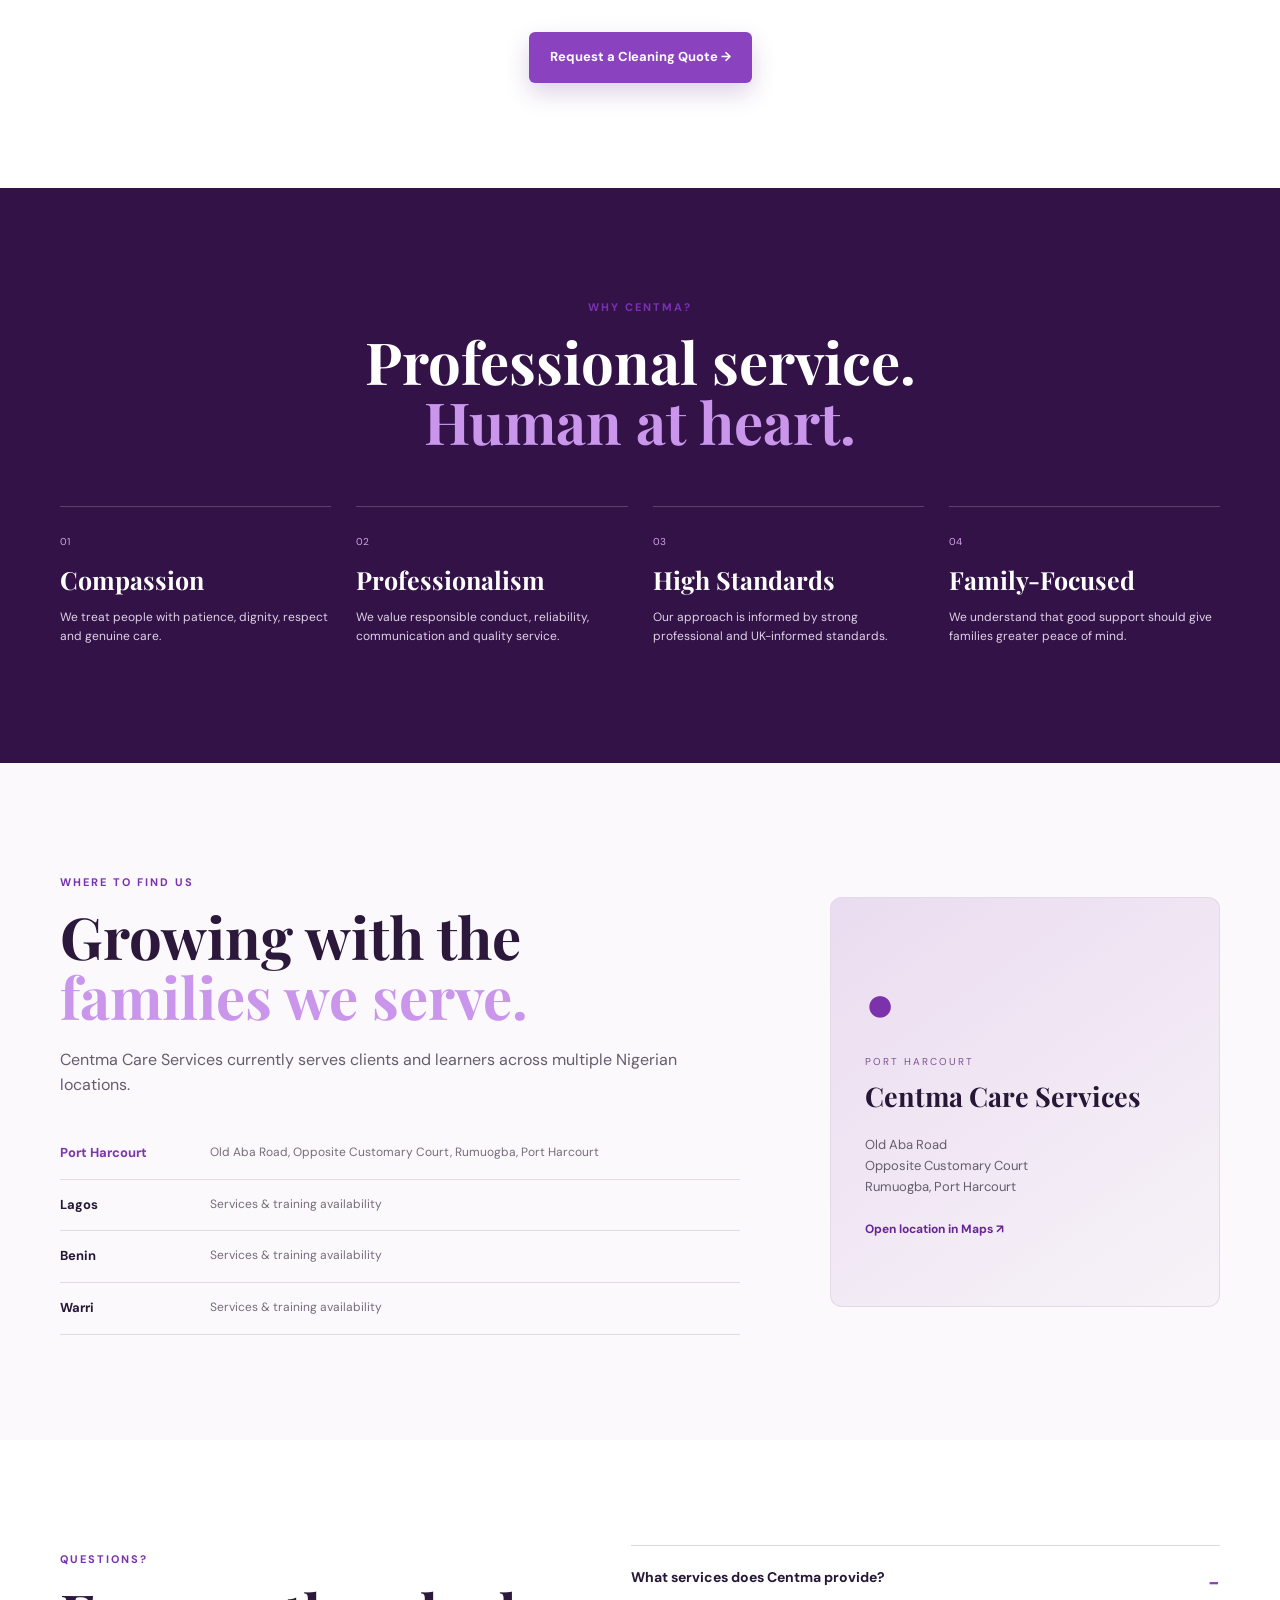
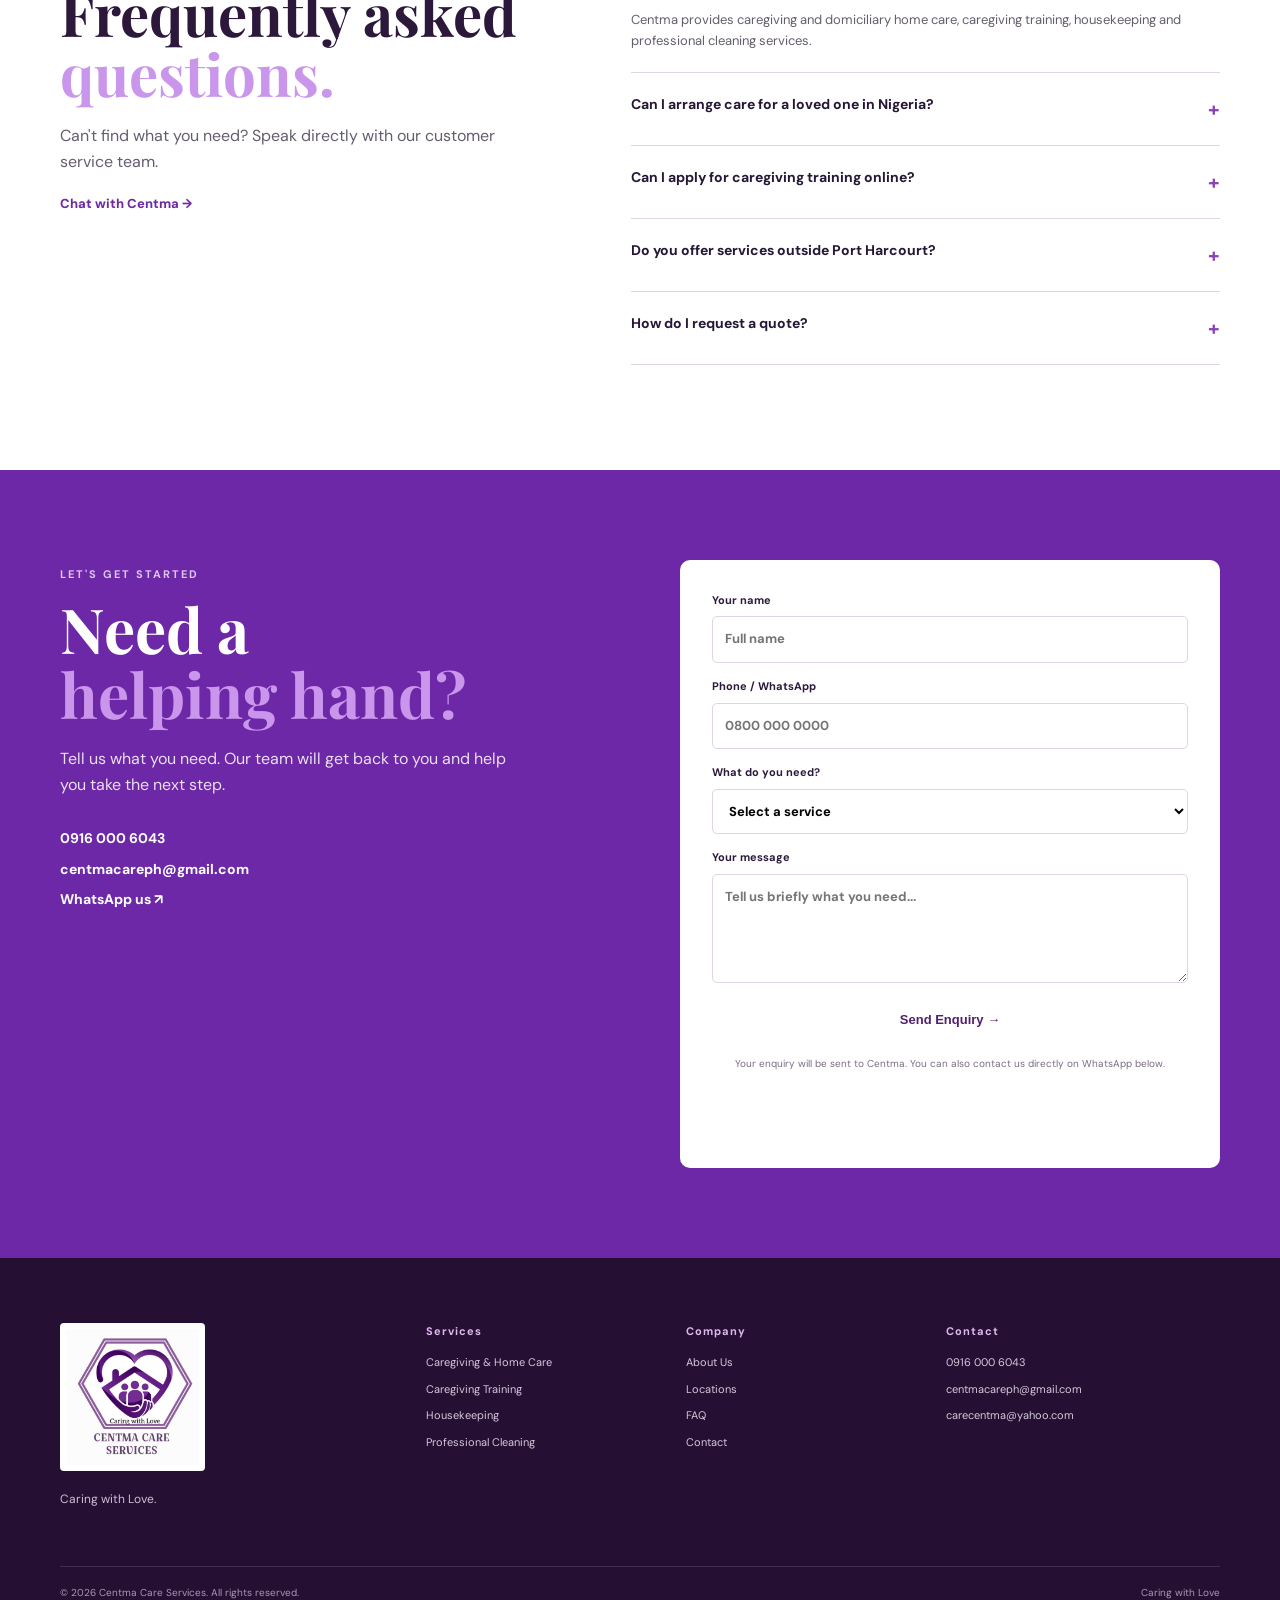
==== commit 7266976a: "Update index.html" ====
--- a/index.html
+++ b/index.html
@@ -43,7 +43,7 @@
       <div class="hero-image" data-cms-bg="images.hero"></div>
       <div class="hero-overlay"></div>
       <div class="container hero-content">
-        <span class="eyebrow light">CENTMA CARE SERVICES</span>
+        <span class="eyebrow light" data-cms="brand.companyName">CENTMA CARE SERVICES</span>
         <h1>Care That Brings<br><em>Comfort Home.</em></h1>
         <p data-cms="hero.description">Professional care, training, housekeeping and cleaning services delivered with compassion, dignity and high standards.</p>
         <div class="hero-actions">
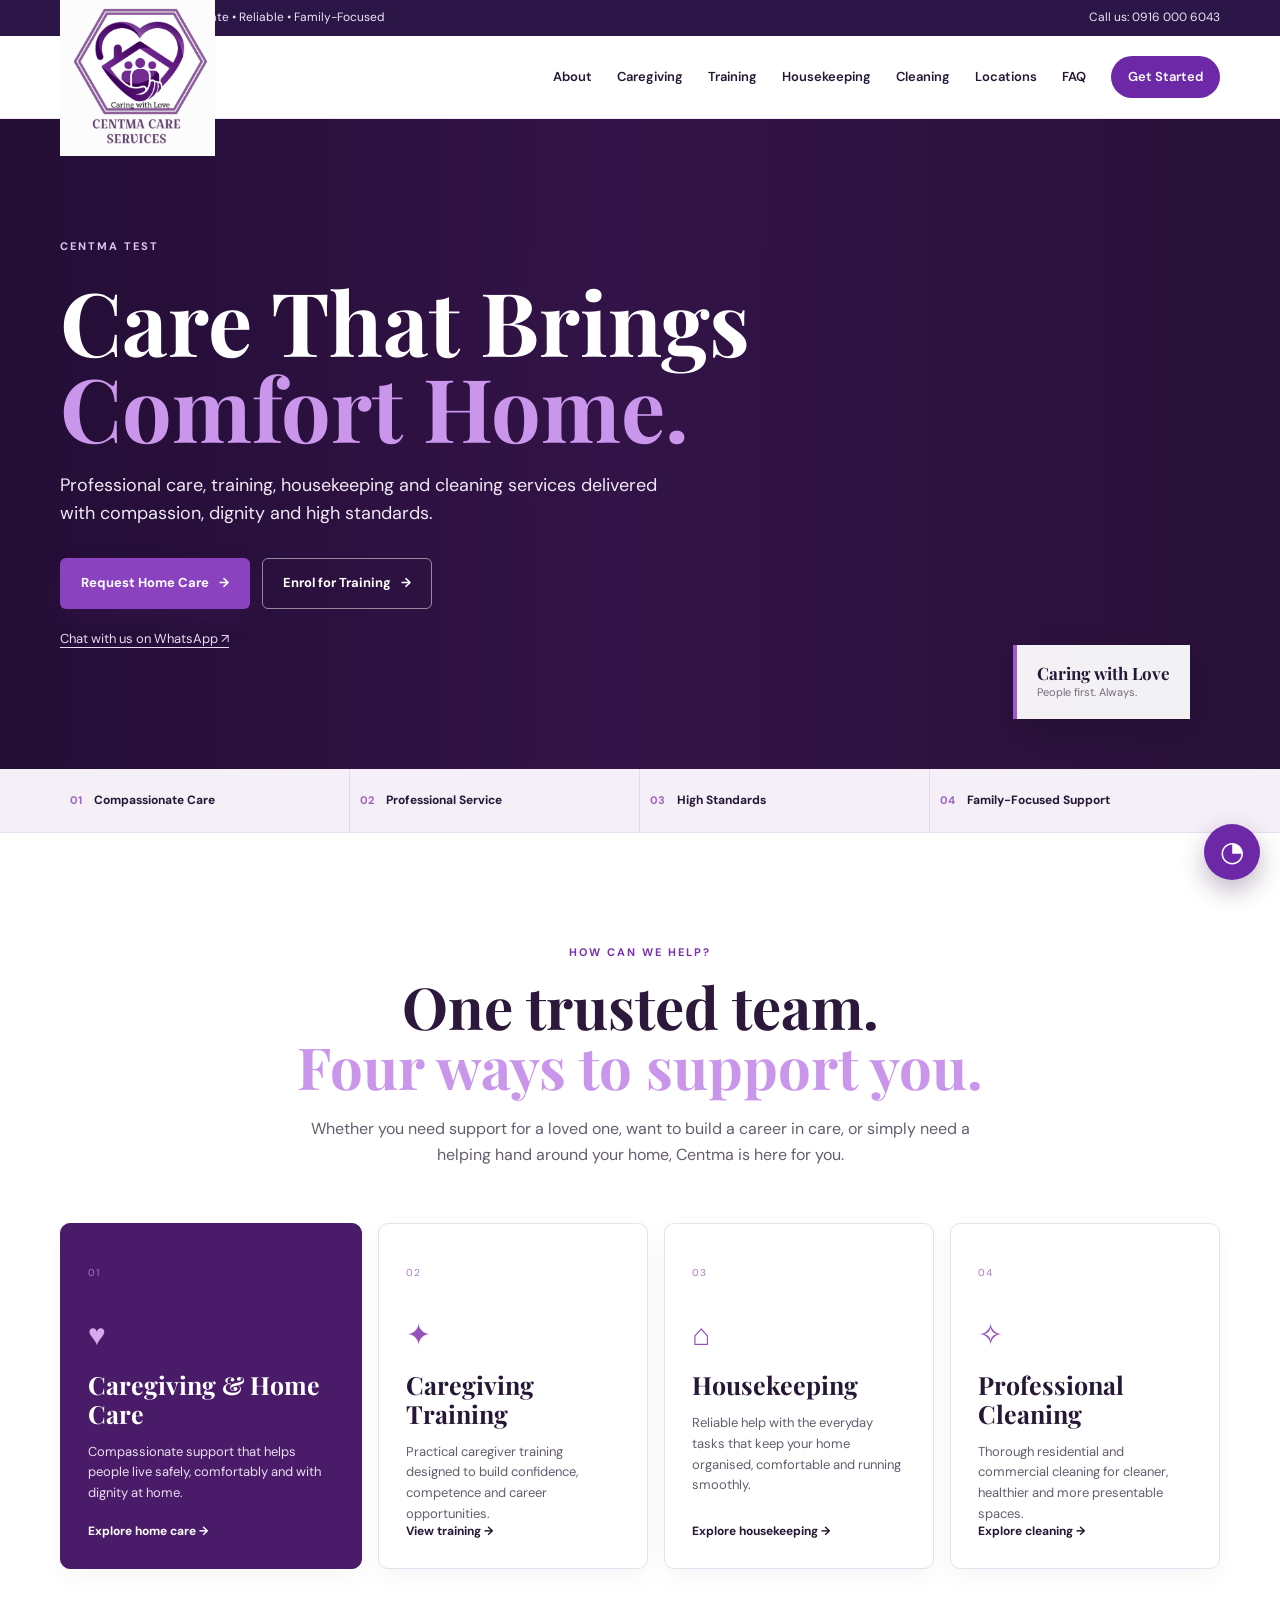
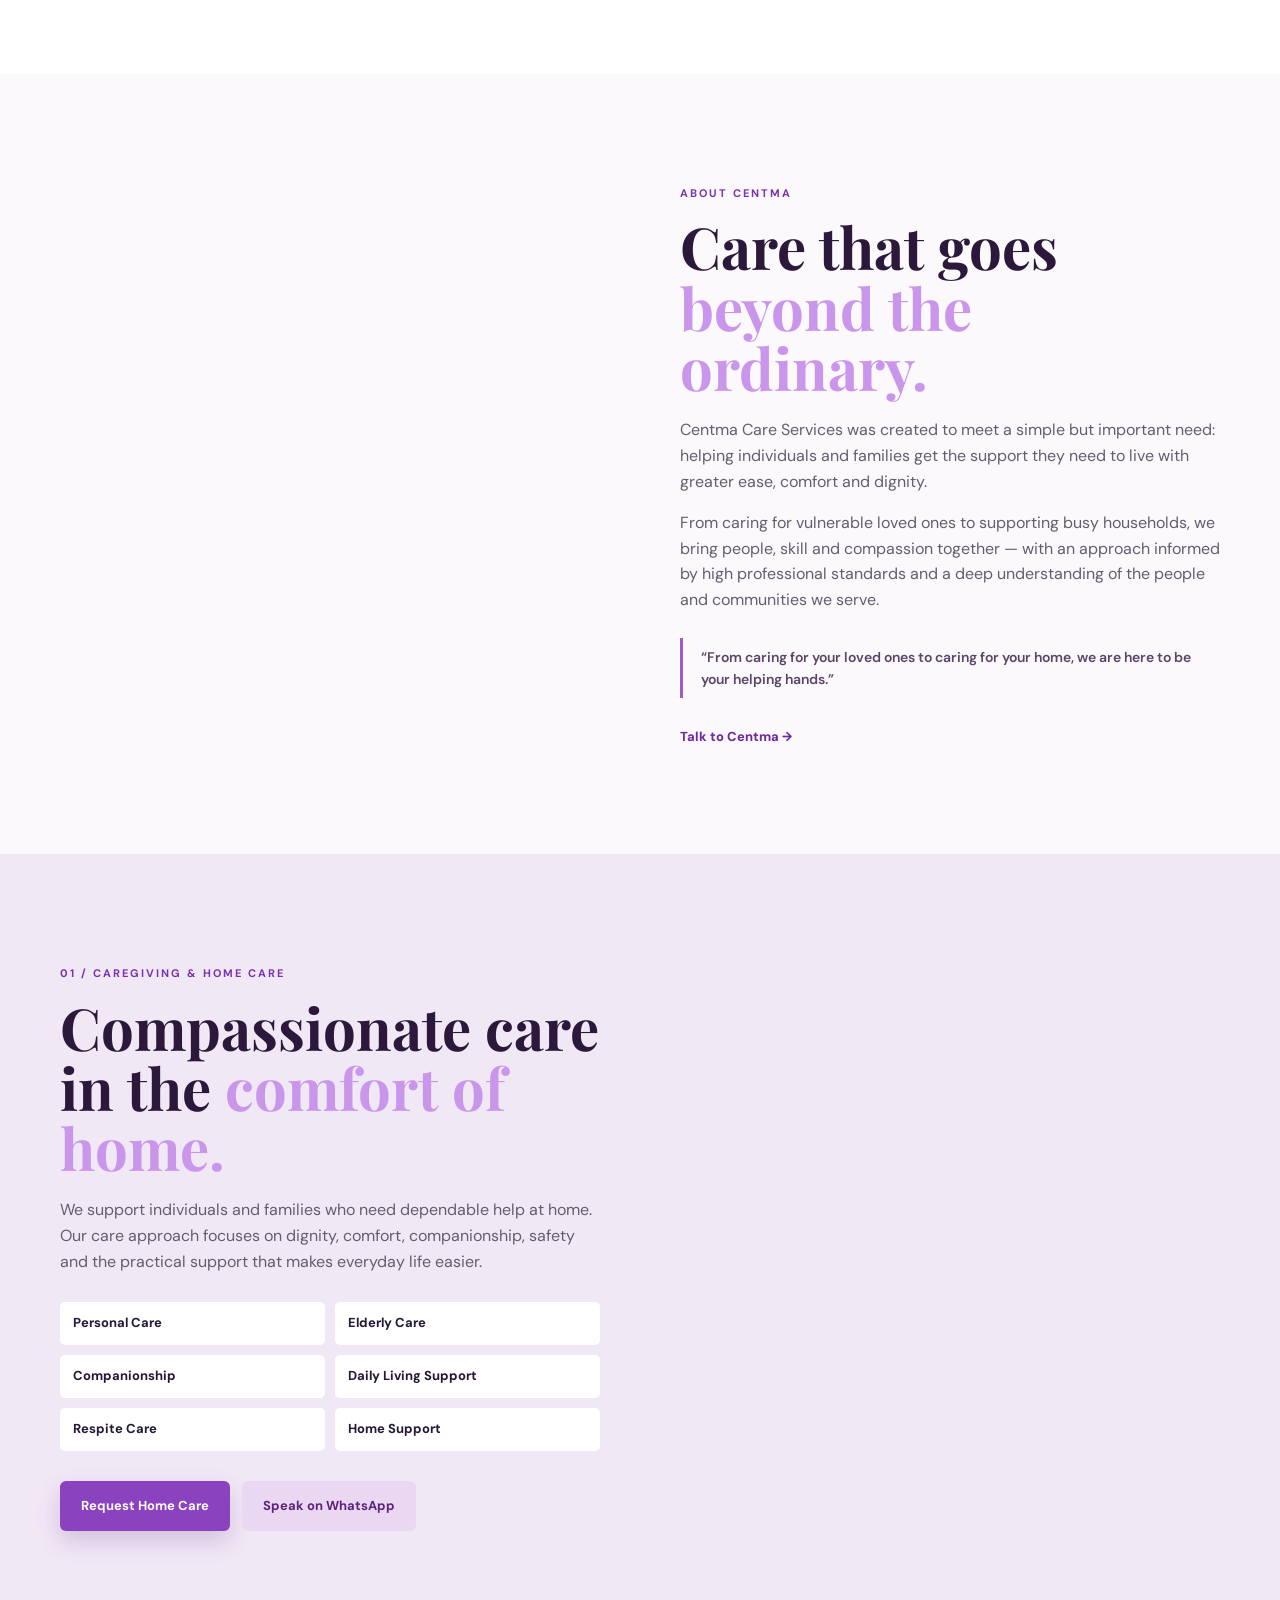
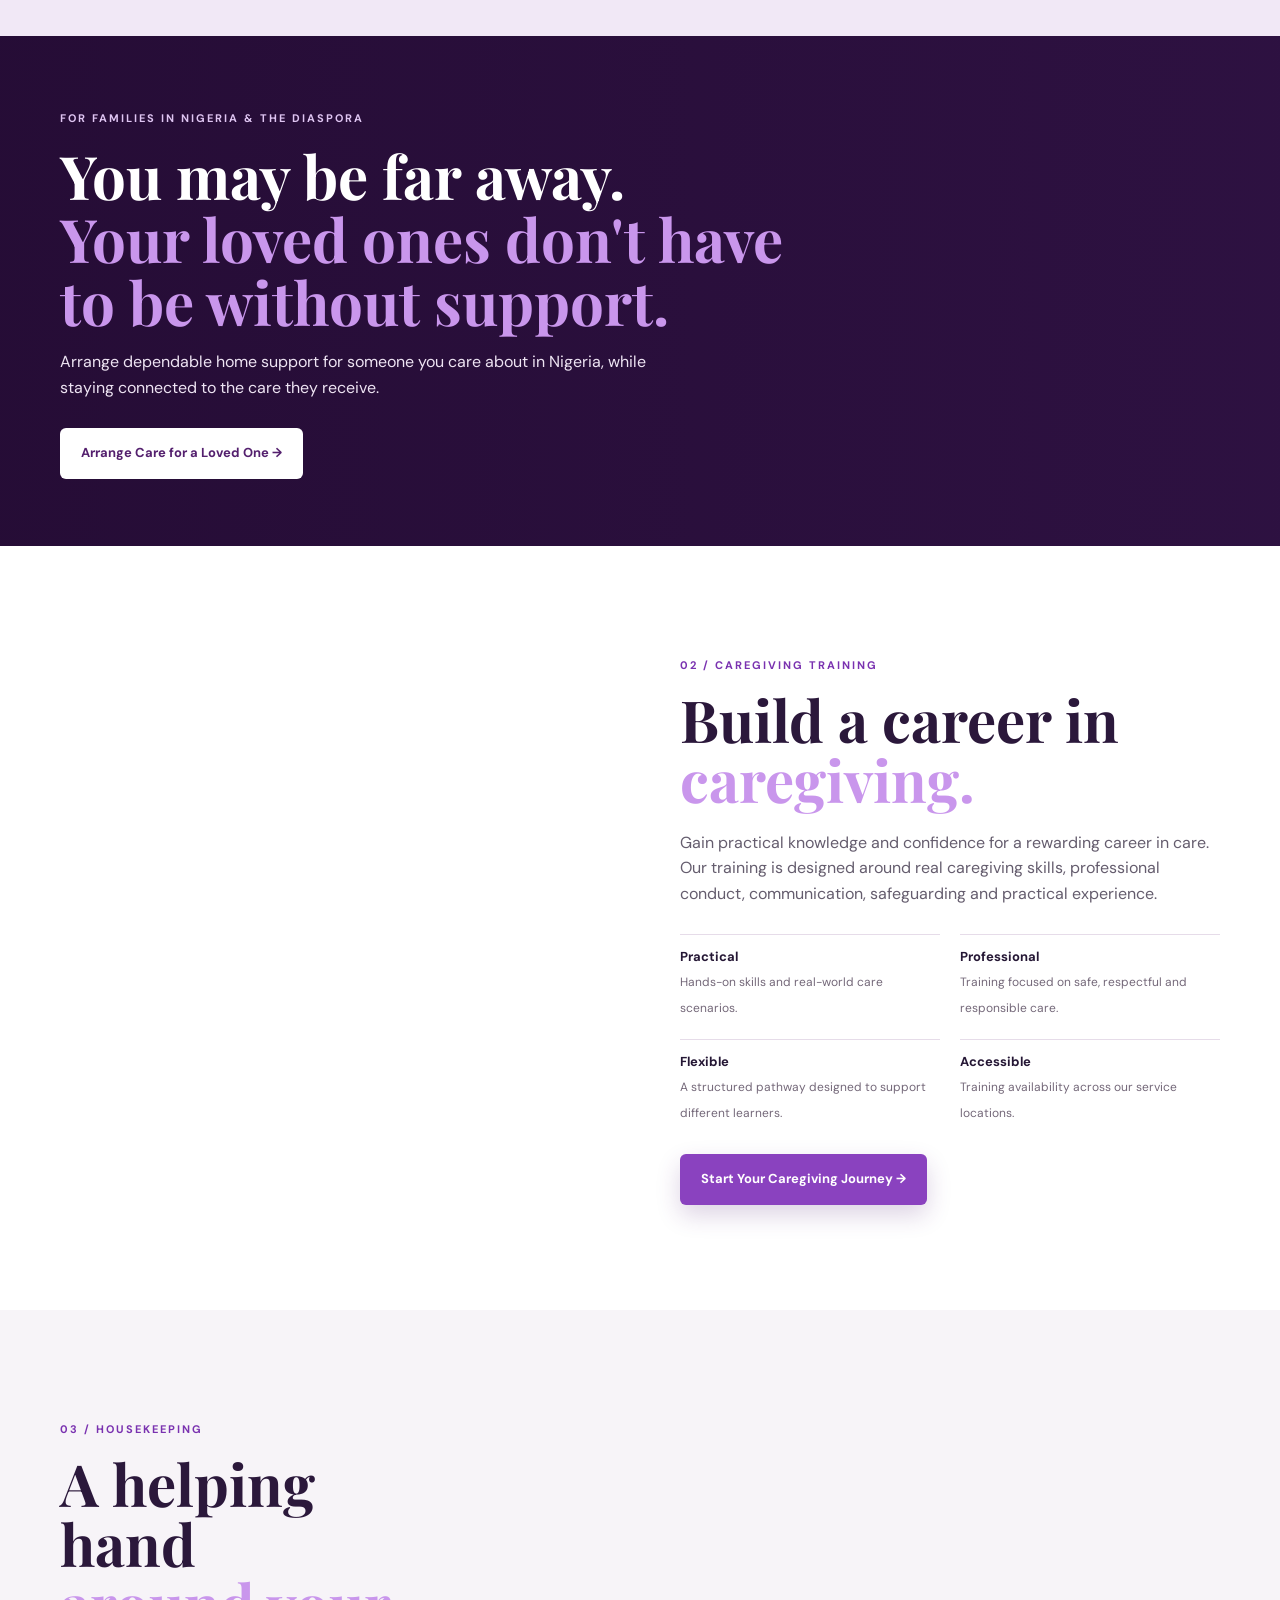
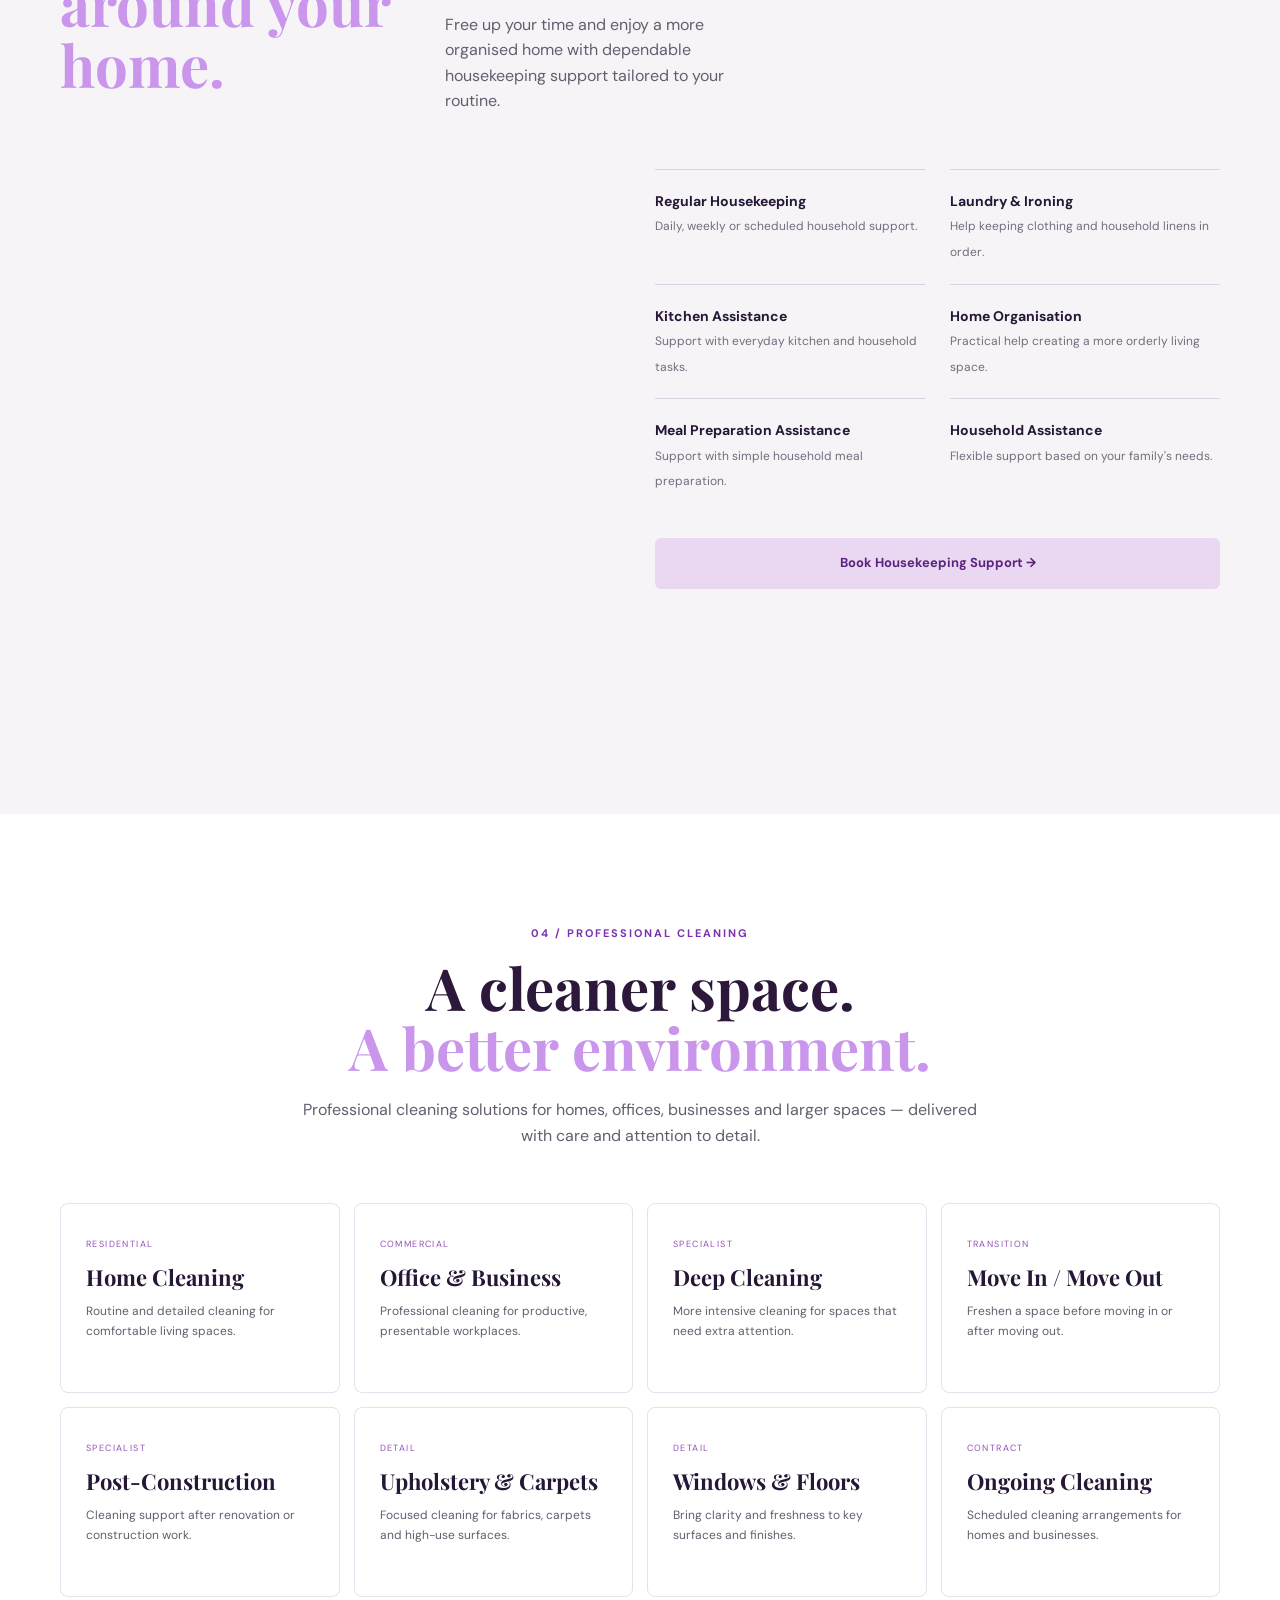
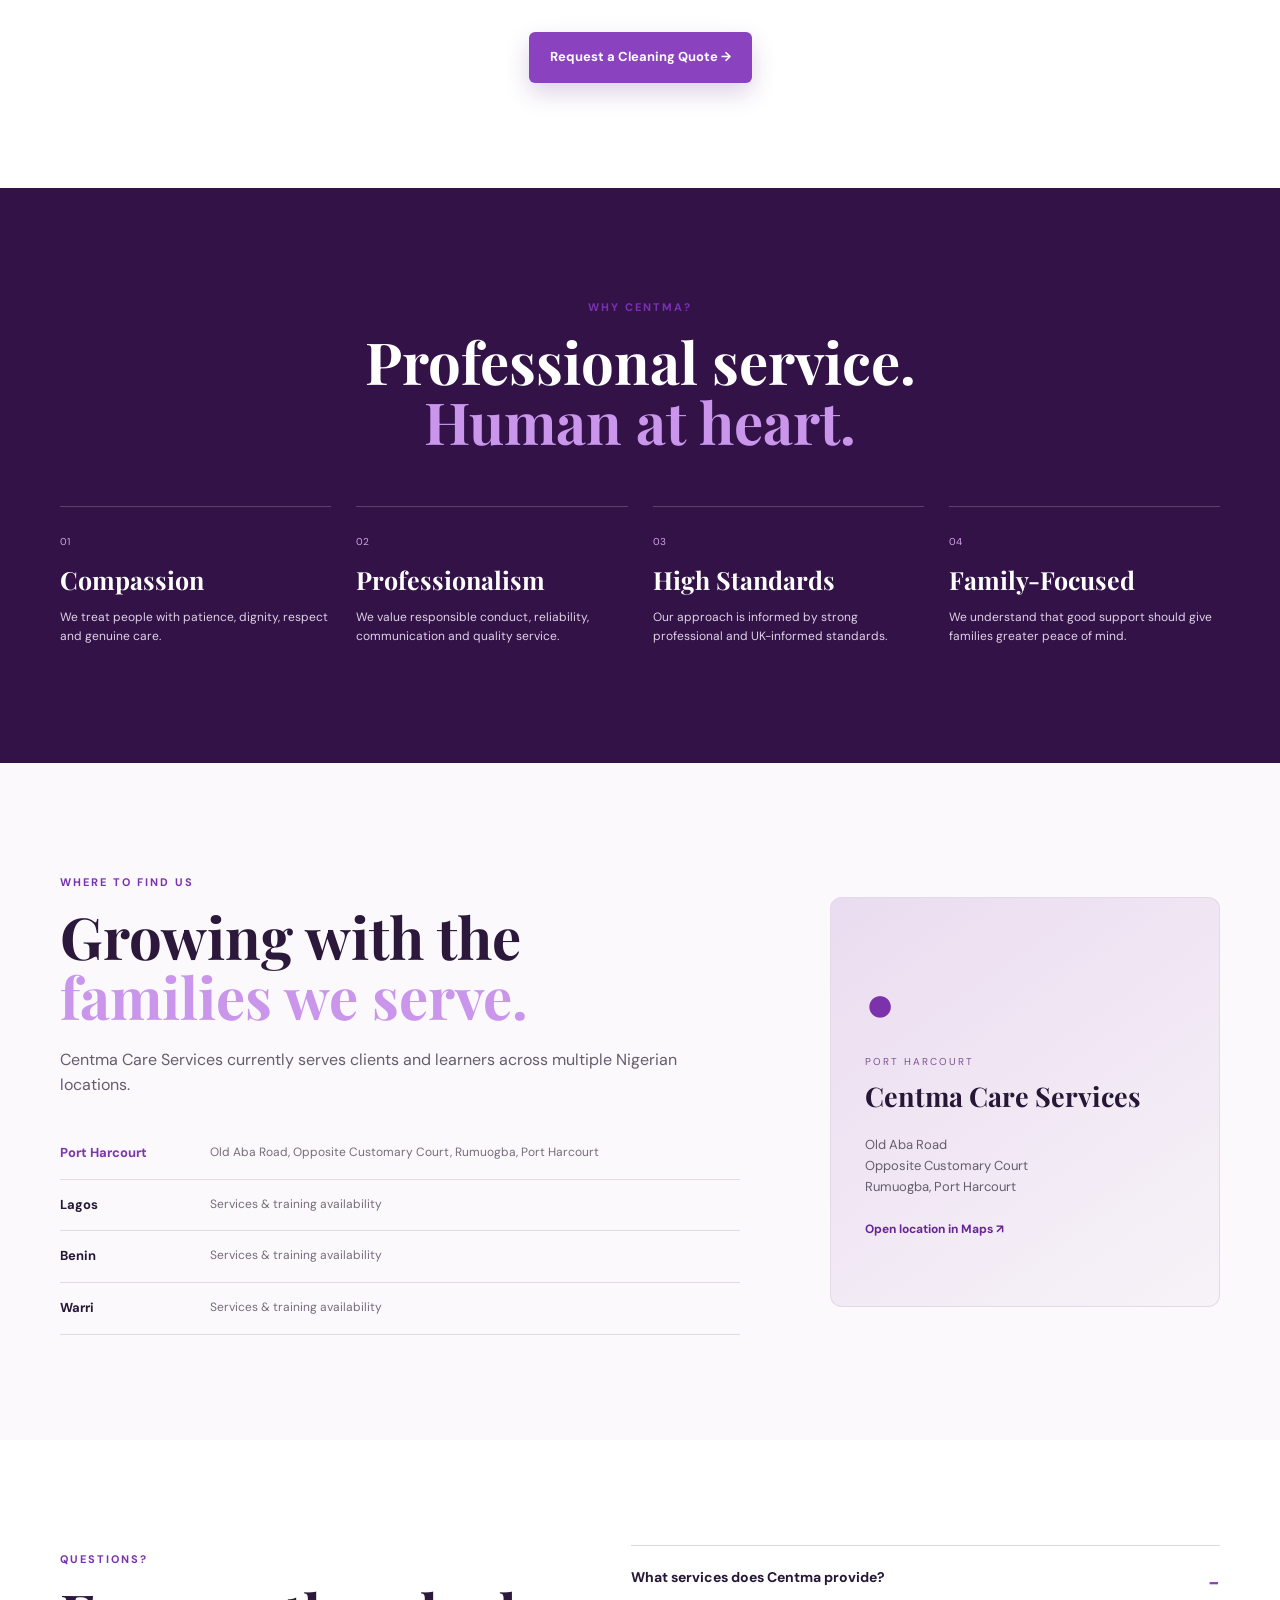
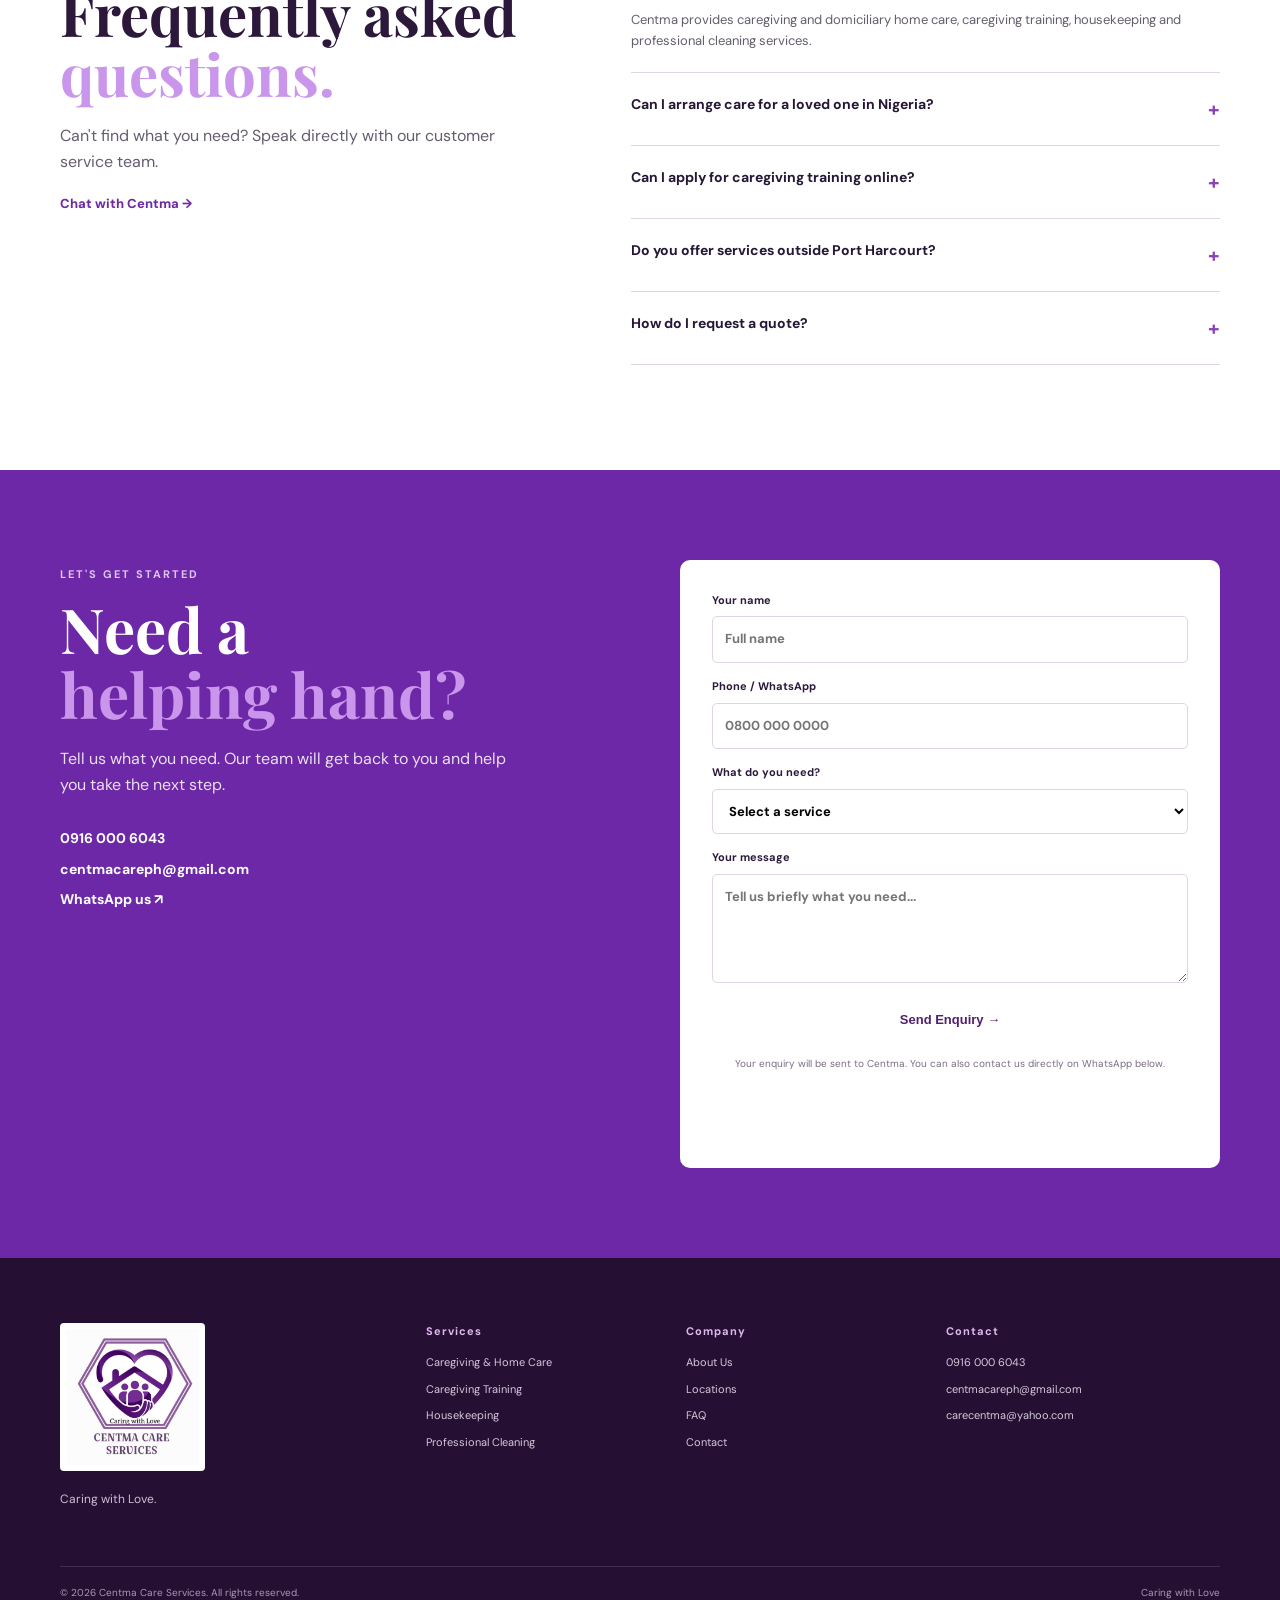
==== commit aa105f54: "Update index.html" ====
--- a/index.html
+++ b/index.html
@@ -43,7 +43,7 @@
       <div class="hero-image" data-cms-bg="images.hero"></div>
       <div class="hero-overlay"></div>
       <div class="container hero-content">
-        <span class="eyebrow light" data-cms="brand.companyName">CENTMA CARE SERVICES</span>
+        <span class="eyebrow light" data-cms="brand.name">CENTMA CARE SERVICES</span>
         <h1>Care That Brings<br><em>Comfort Home.</em></h1>
         <p data-cms="hero.description">Professional care, training, housekeeping and cleaning services delivered with compassion, dignity and high standards.</p>
         <div class="hero-actions">
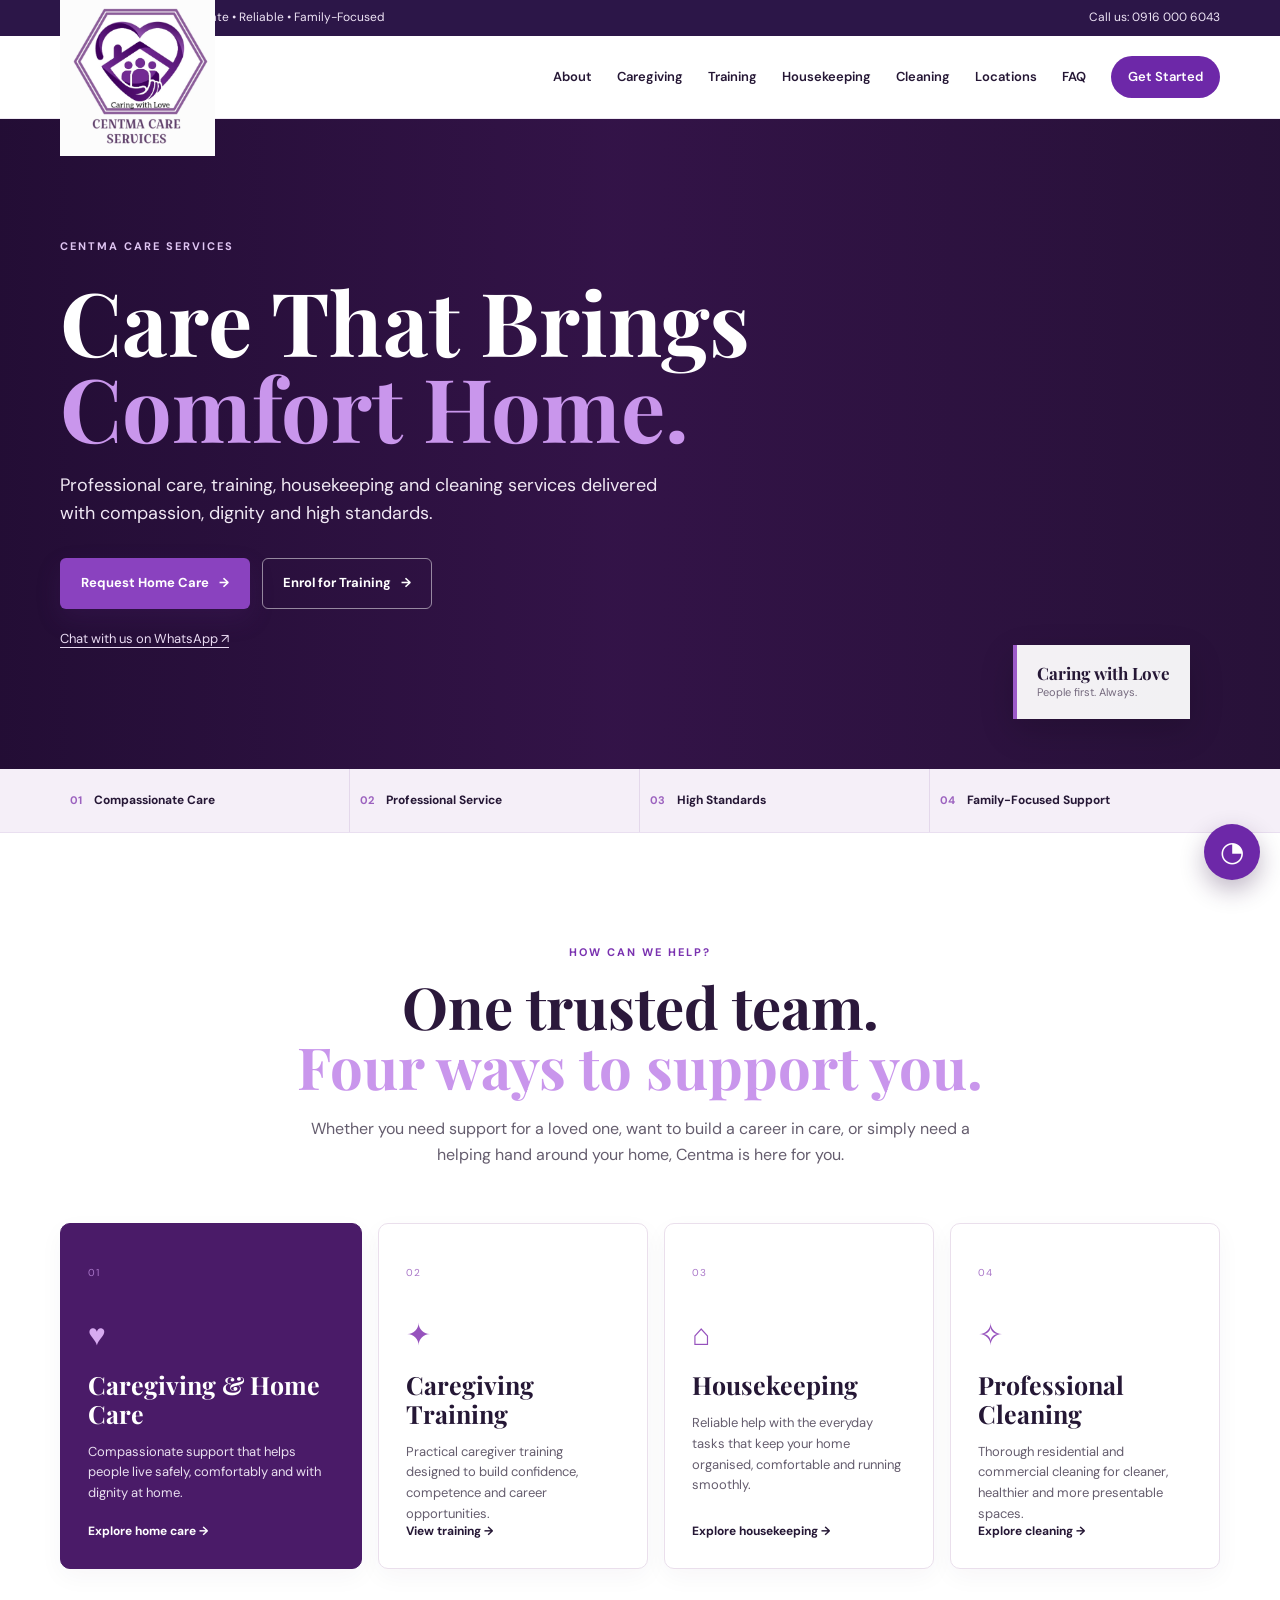
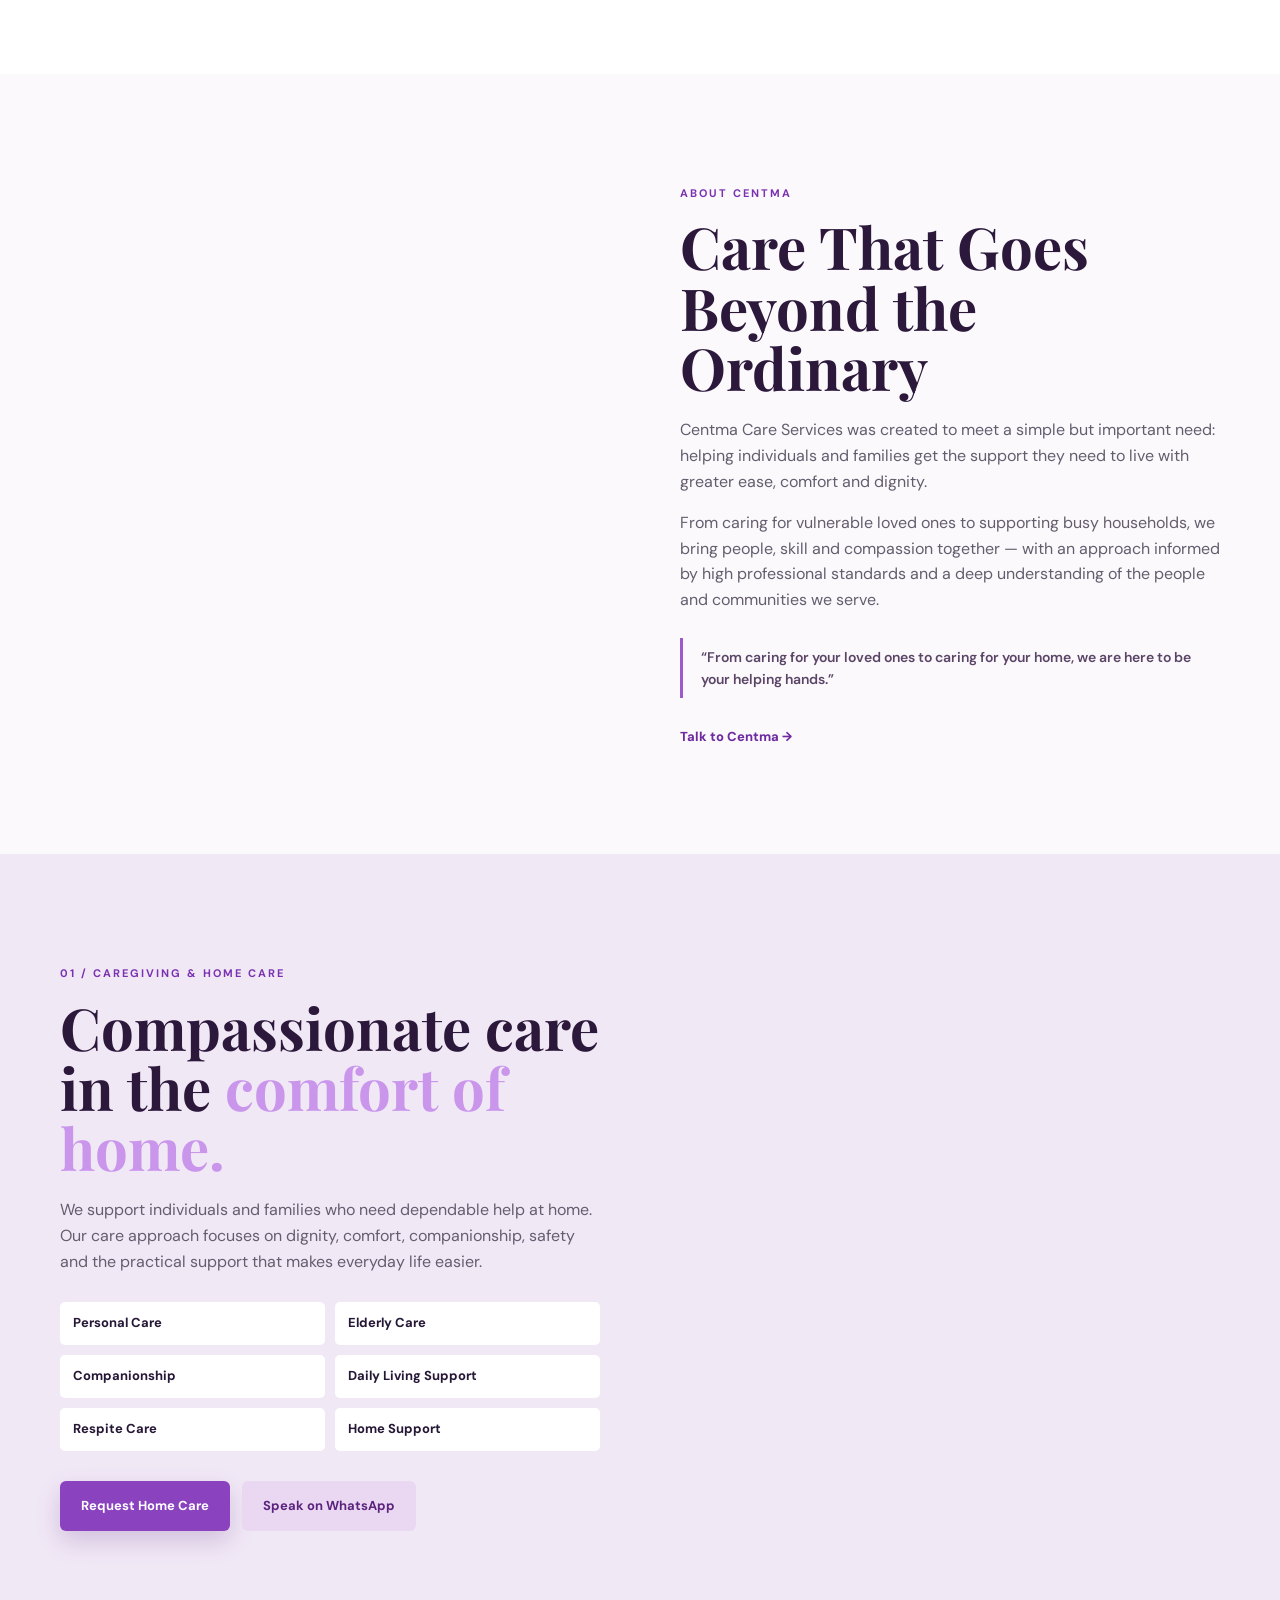
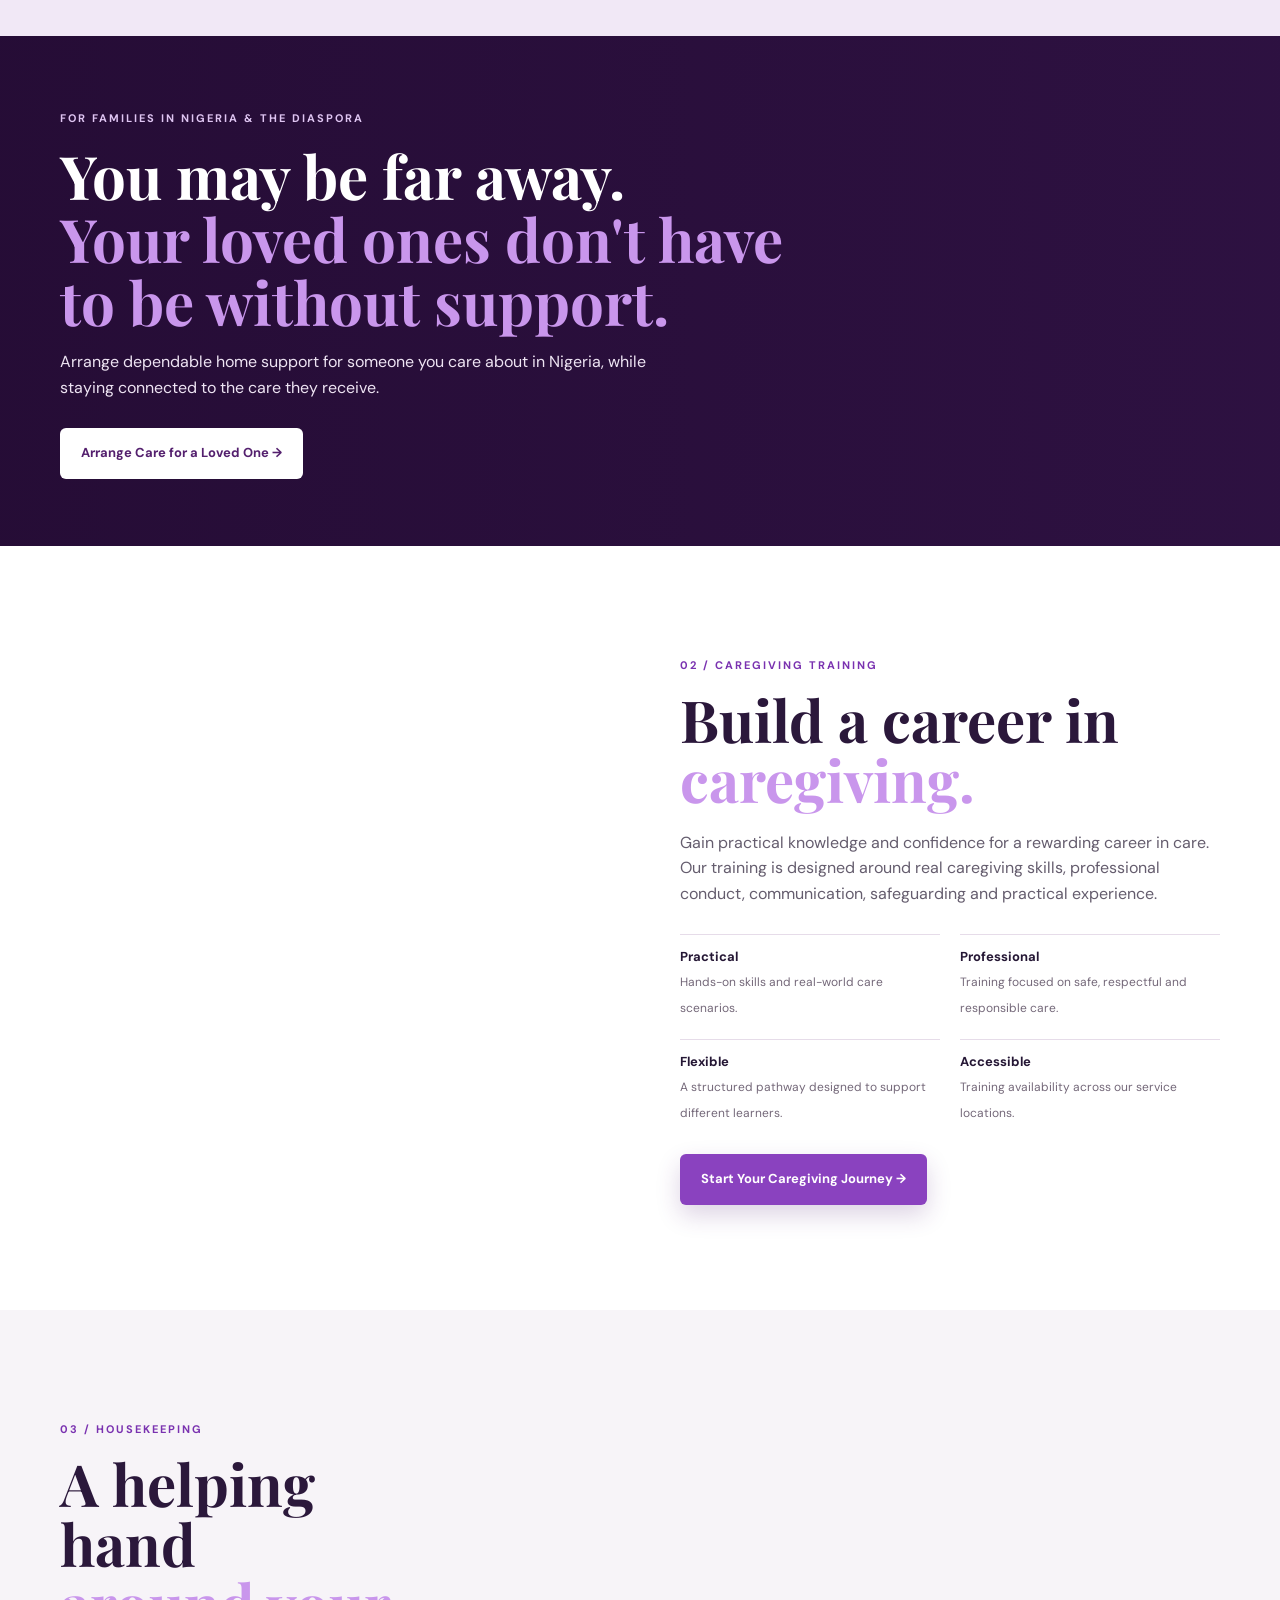
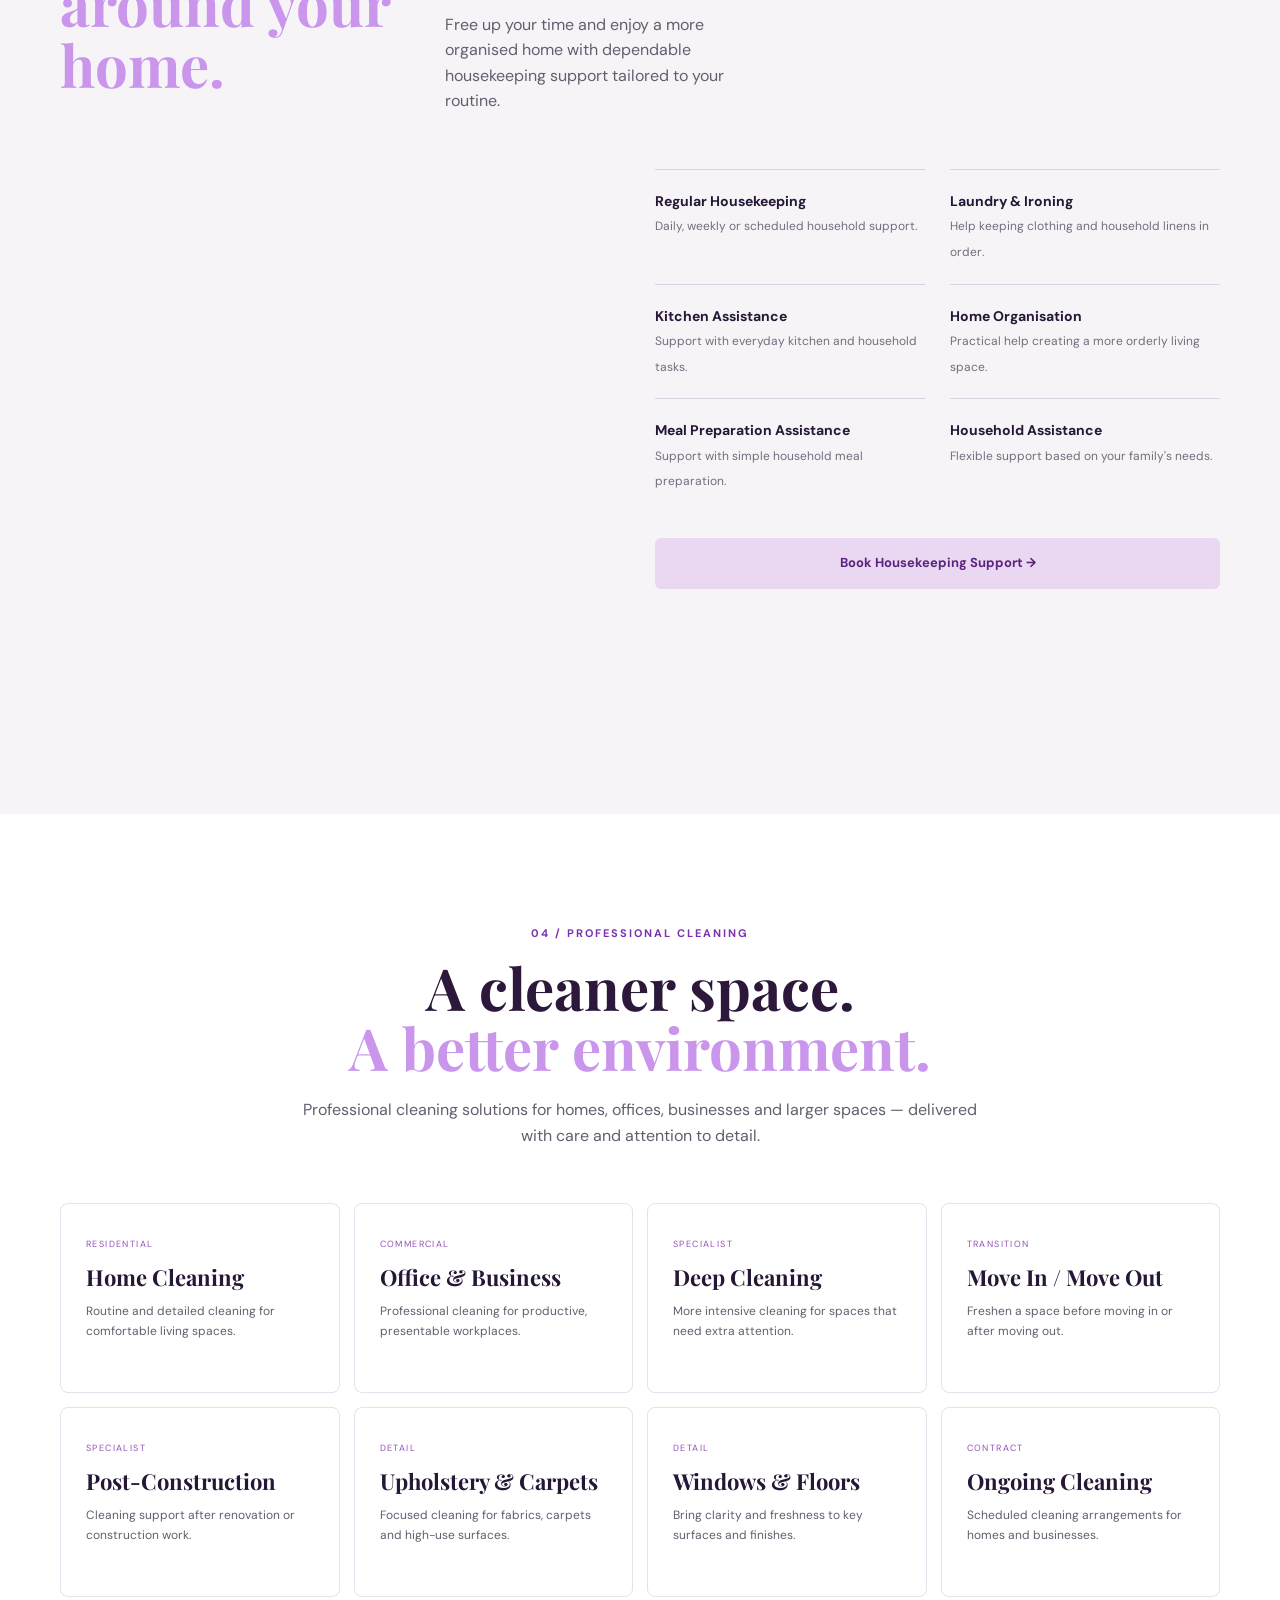
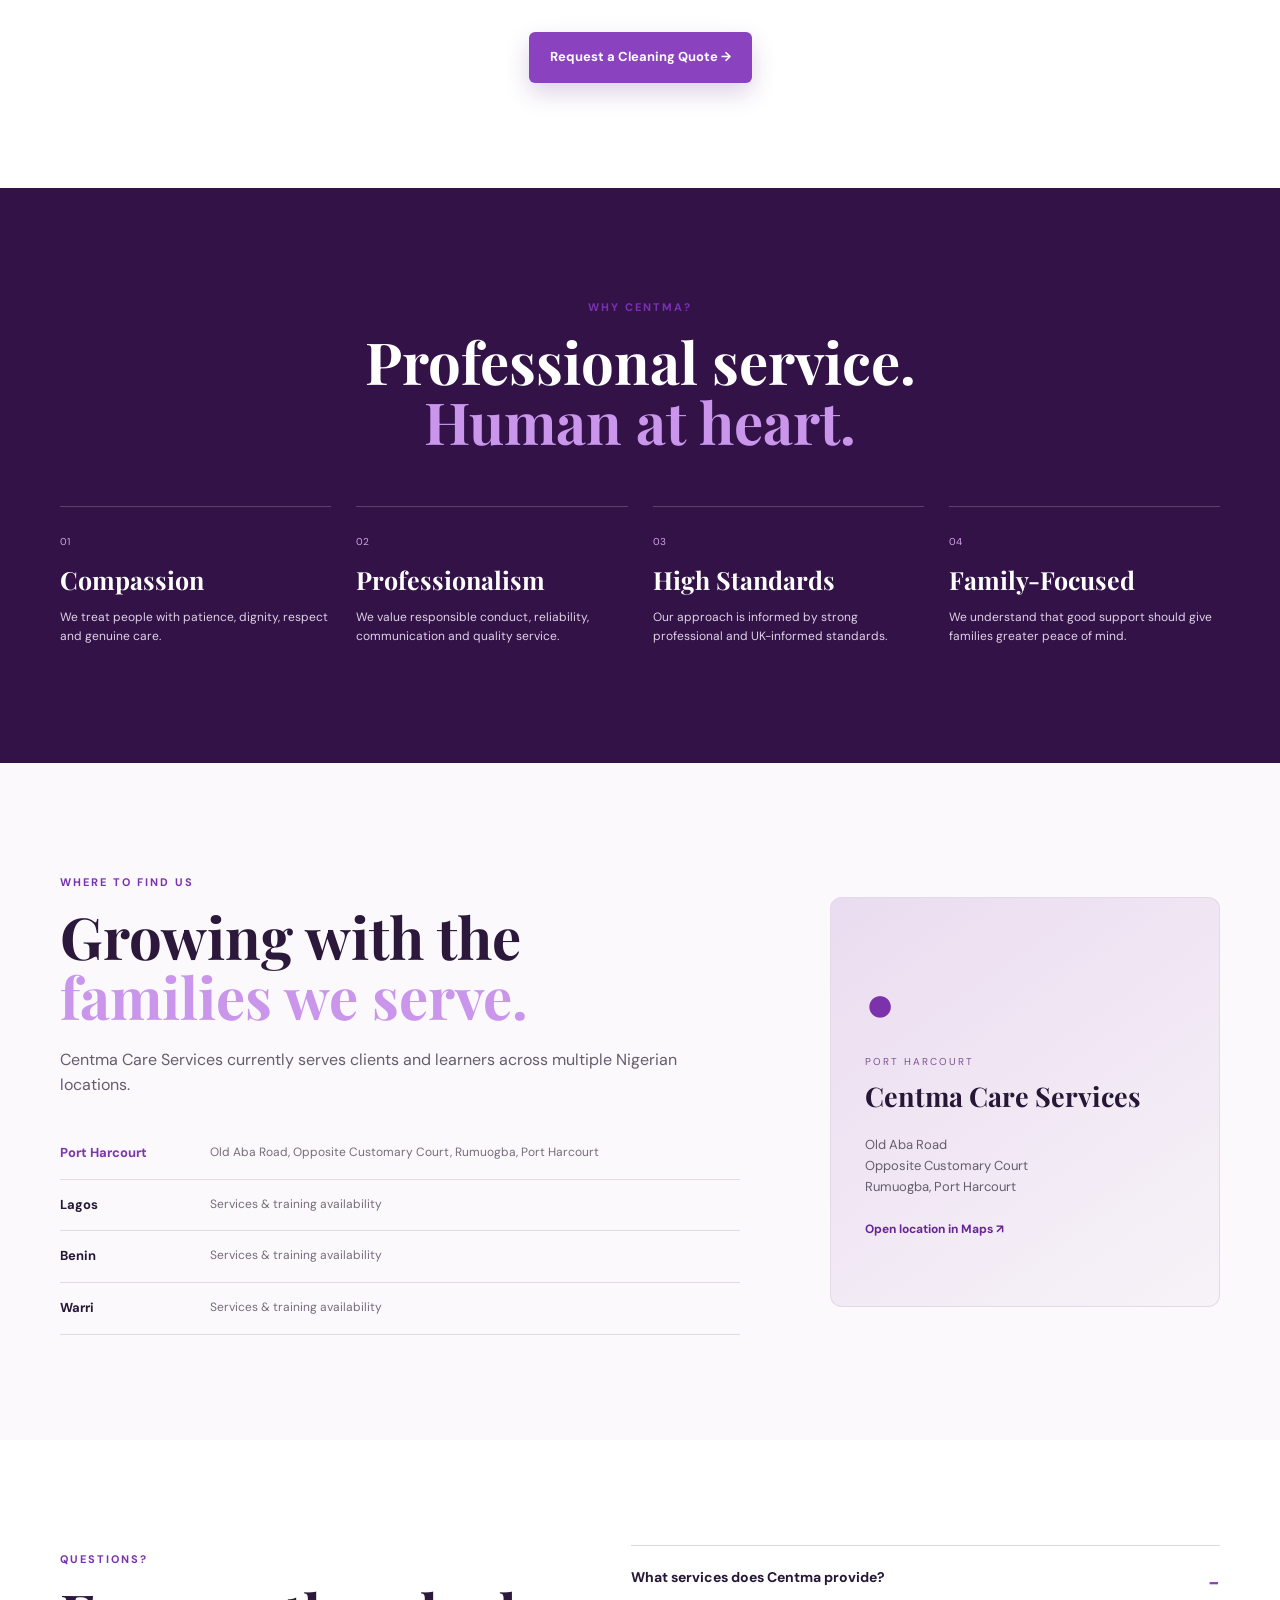
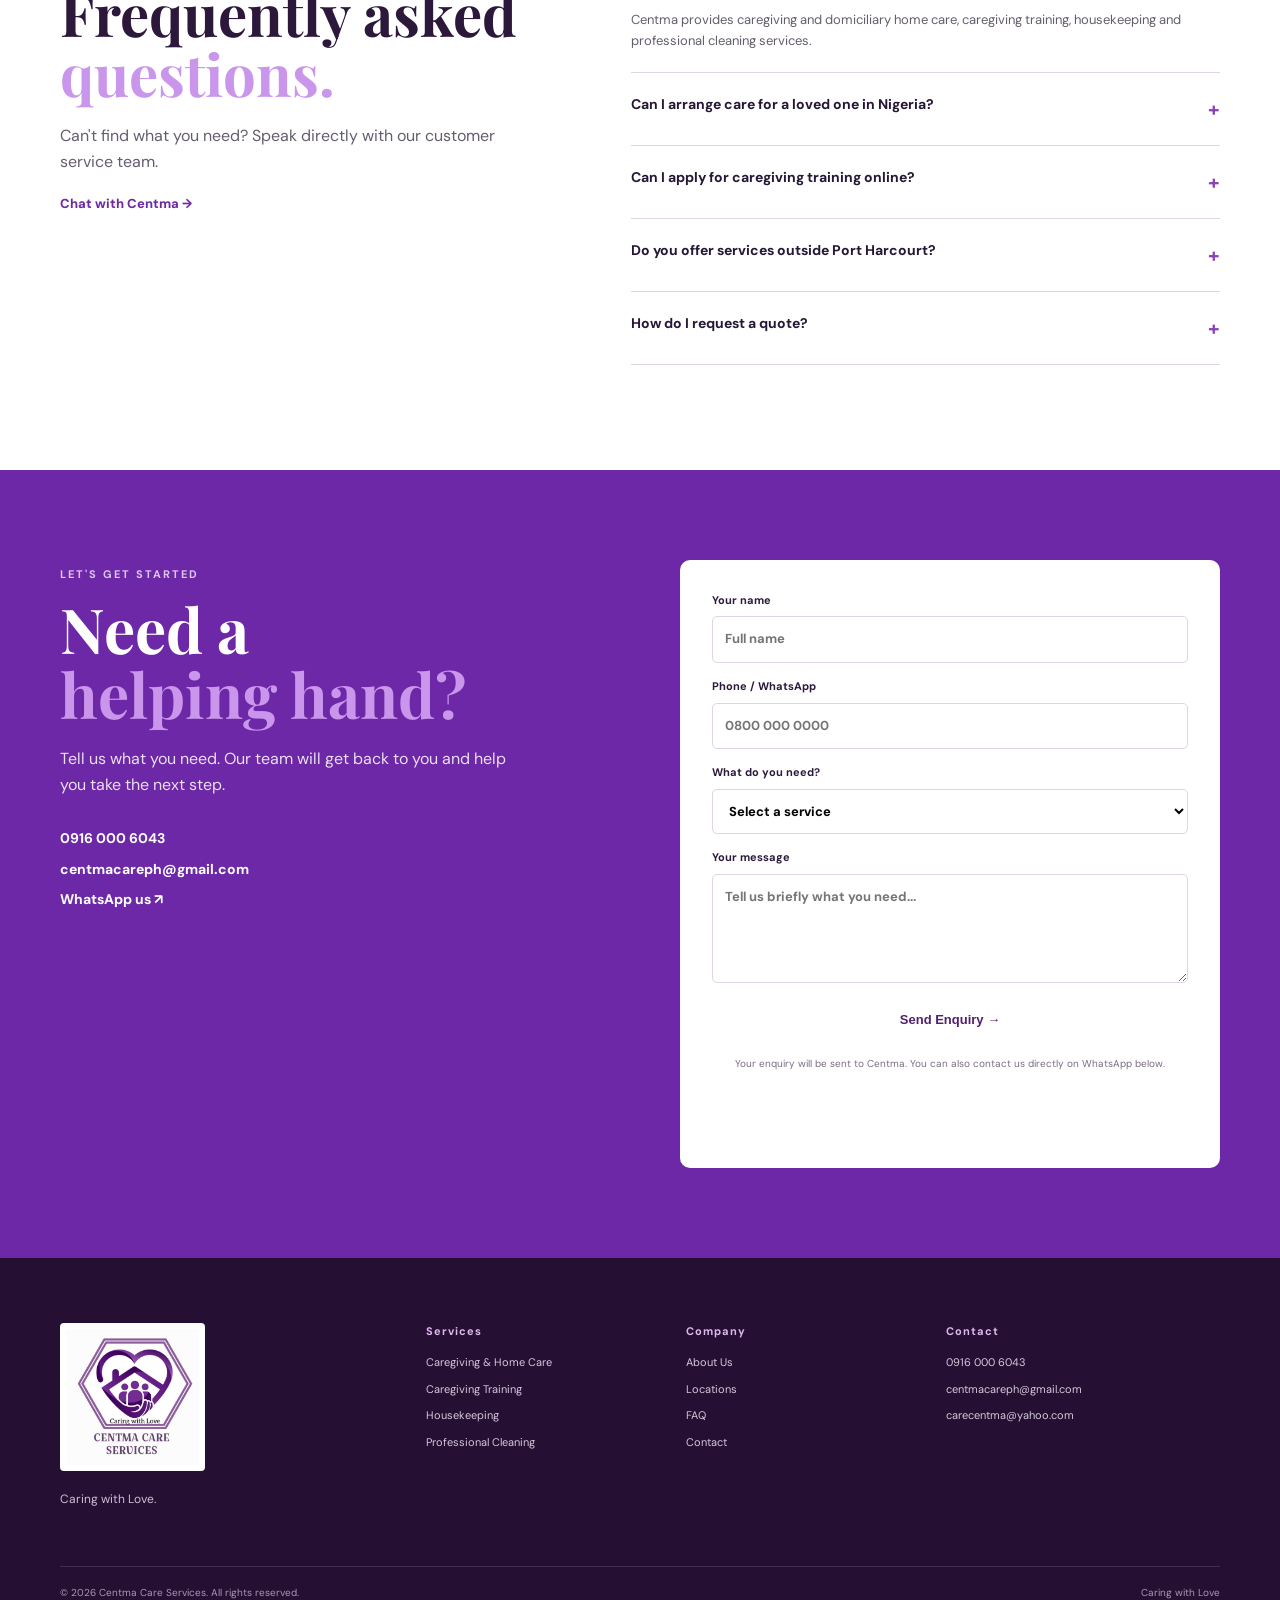
==== commit fa6b8f81: "Update index.html" ====
--- a/index.html
+++ b/index.html
@@ -112,7 +112,7 @@
         <div class="story-photo photo-one" data-cms-bg="images.about" role="img" aria-label="African family receiving caring support"></div>
         <div class="story-copy">
           <span class="eyebrow">ABOUT CENTMA</span>
-          <h2>Care that goes<br><em>beyond the ordinary.</em></h2>
+          <h2 data-cms="about.title">Care that goes<br><em>beyond the ordinary.</em></h2>
           <p>Centma Care Services was created to meet a simple but important need: helping individuals and families get the support they need to live with greater ease, comfort and dignity.</p>
           <p>From caring for vulnerable loved ones to supporting busy households, we bring people, skill and compassion together — with an approach informed by high professional standards and a deep understanding of the people and communities we serve.</p>
           <div class="quote-line">“From caring for your loved ones to caring for your home, we are here to be your helping hands.”</div>
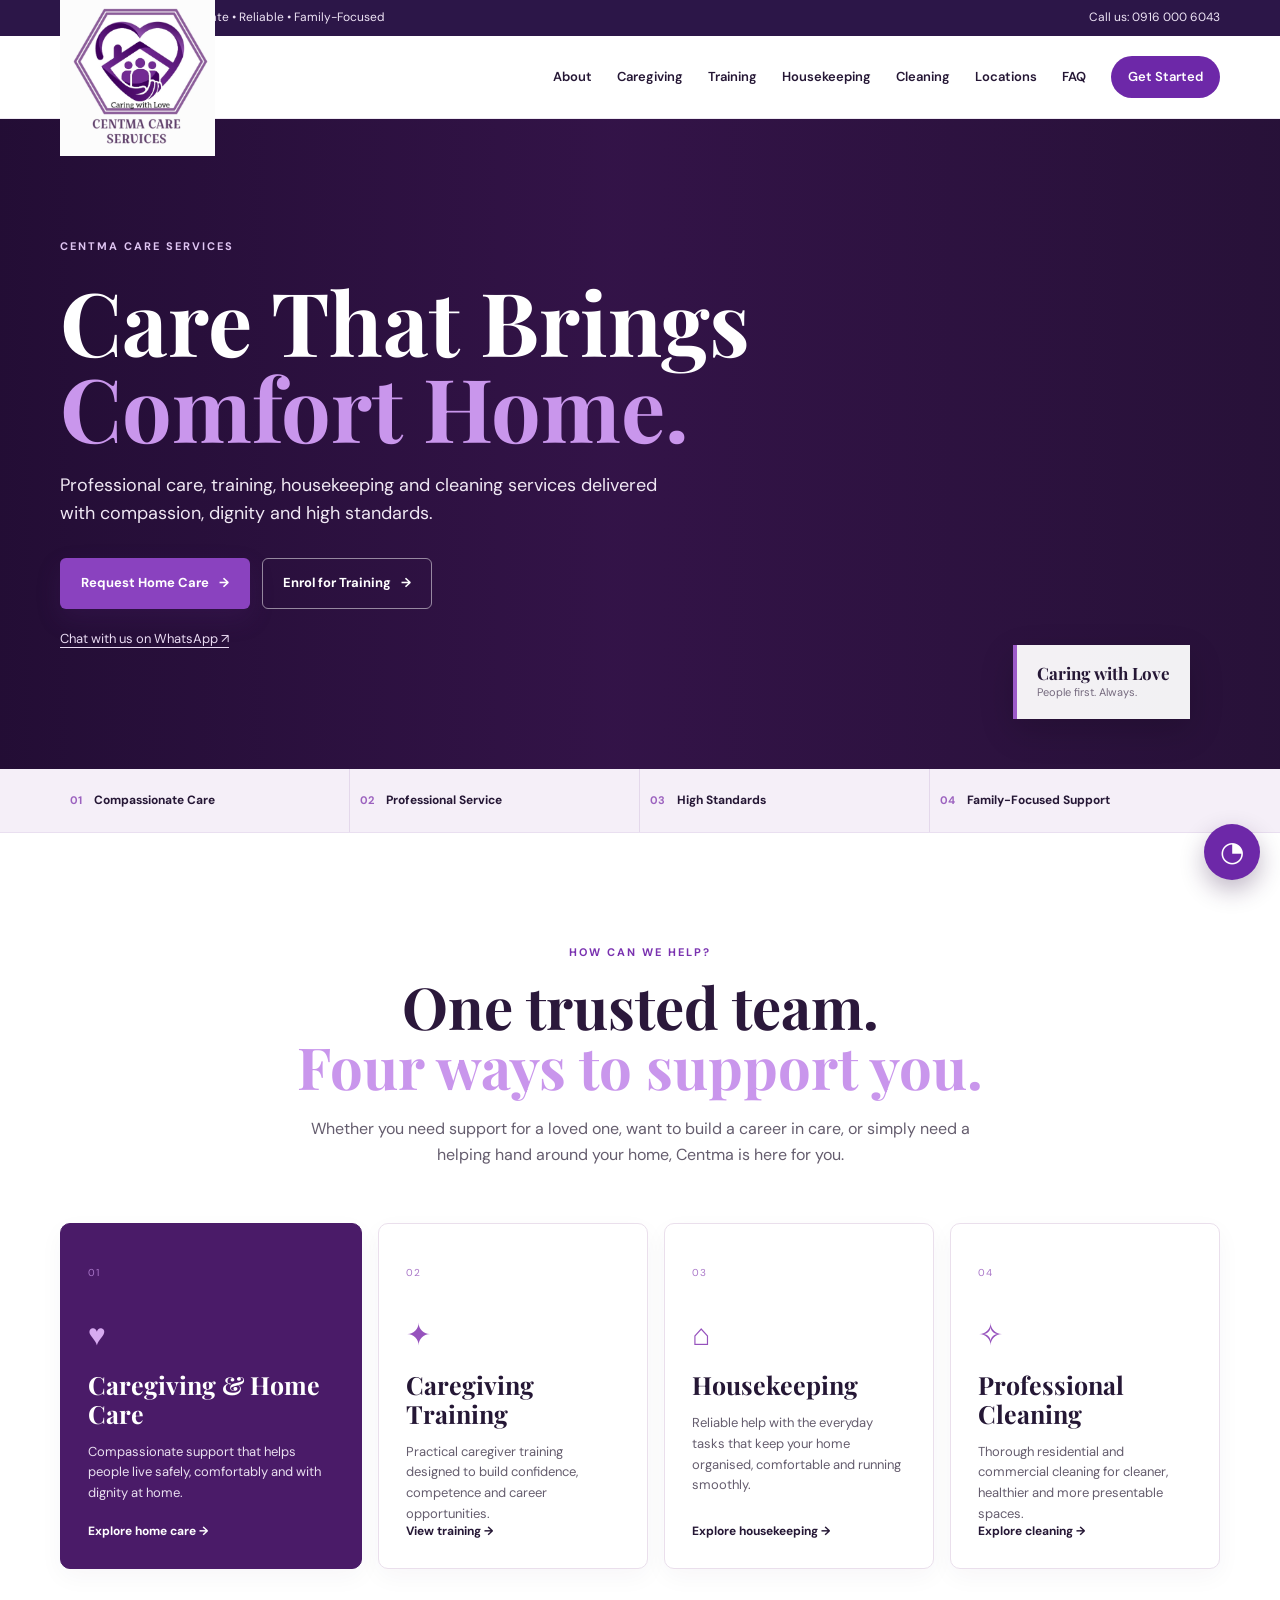
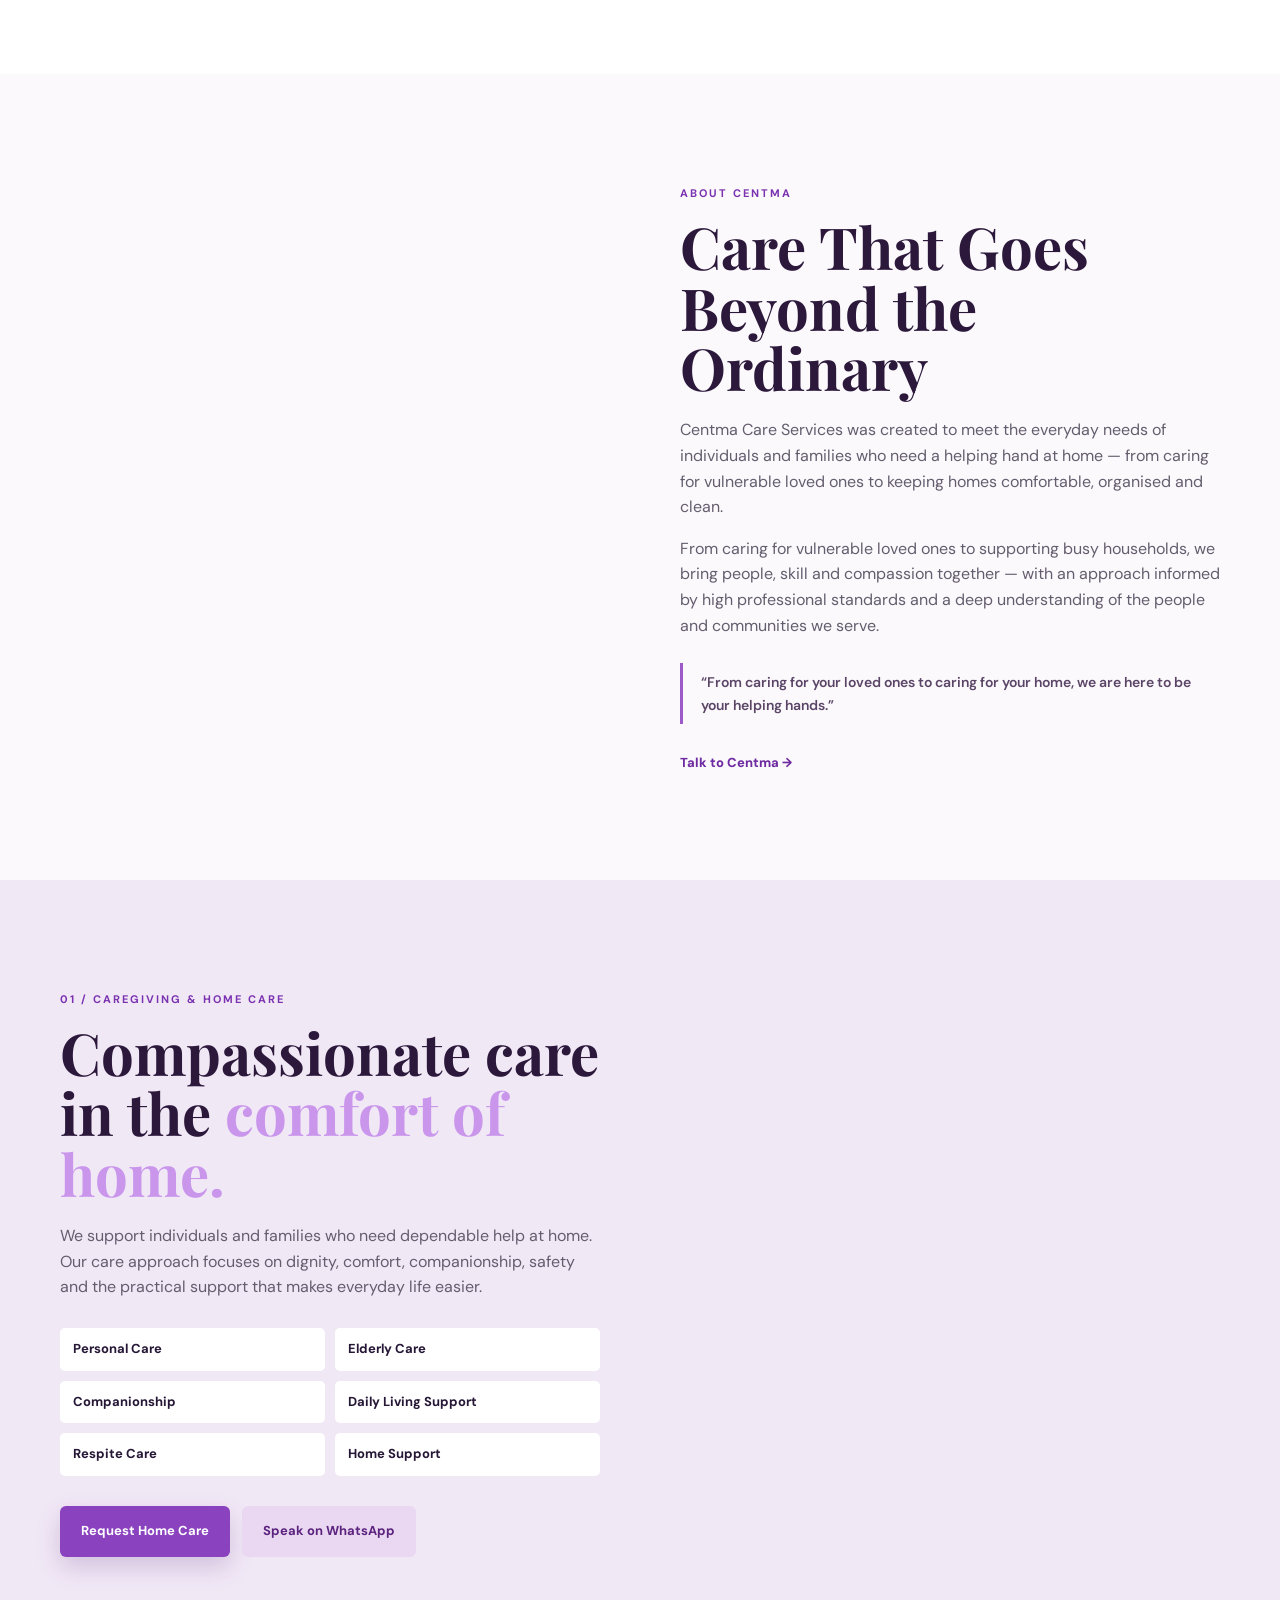
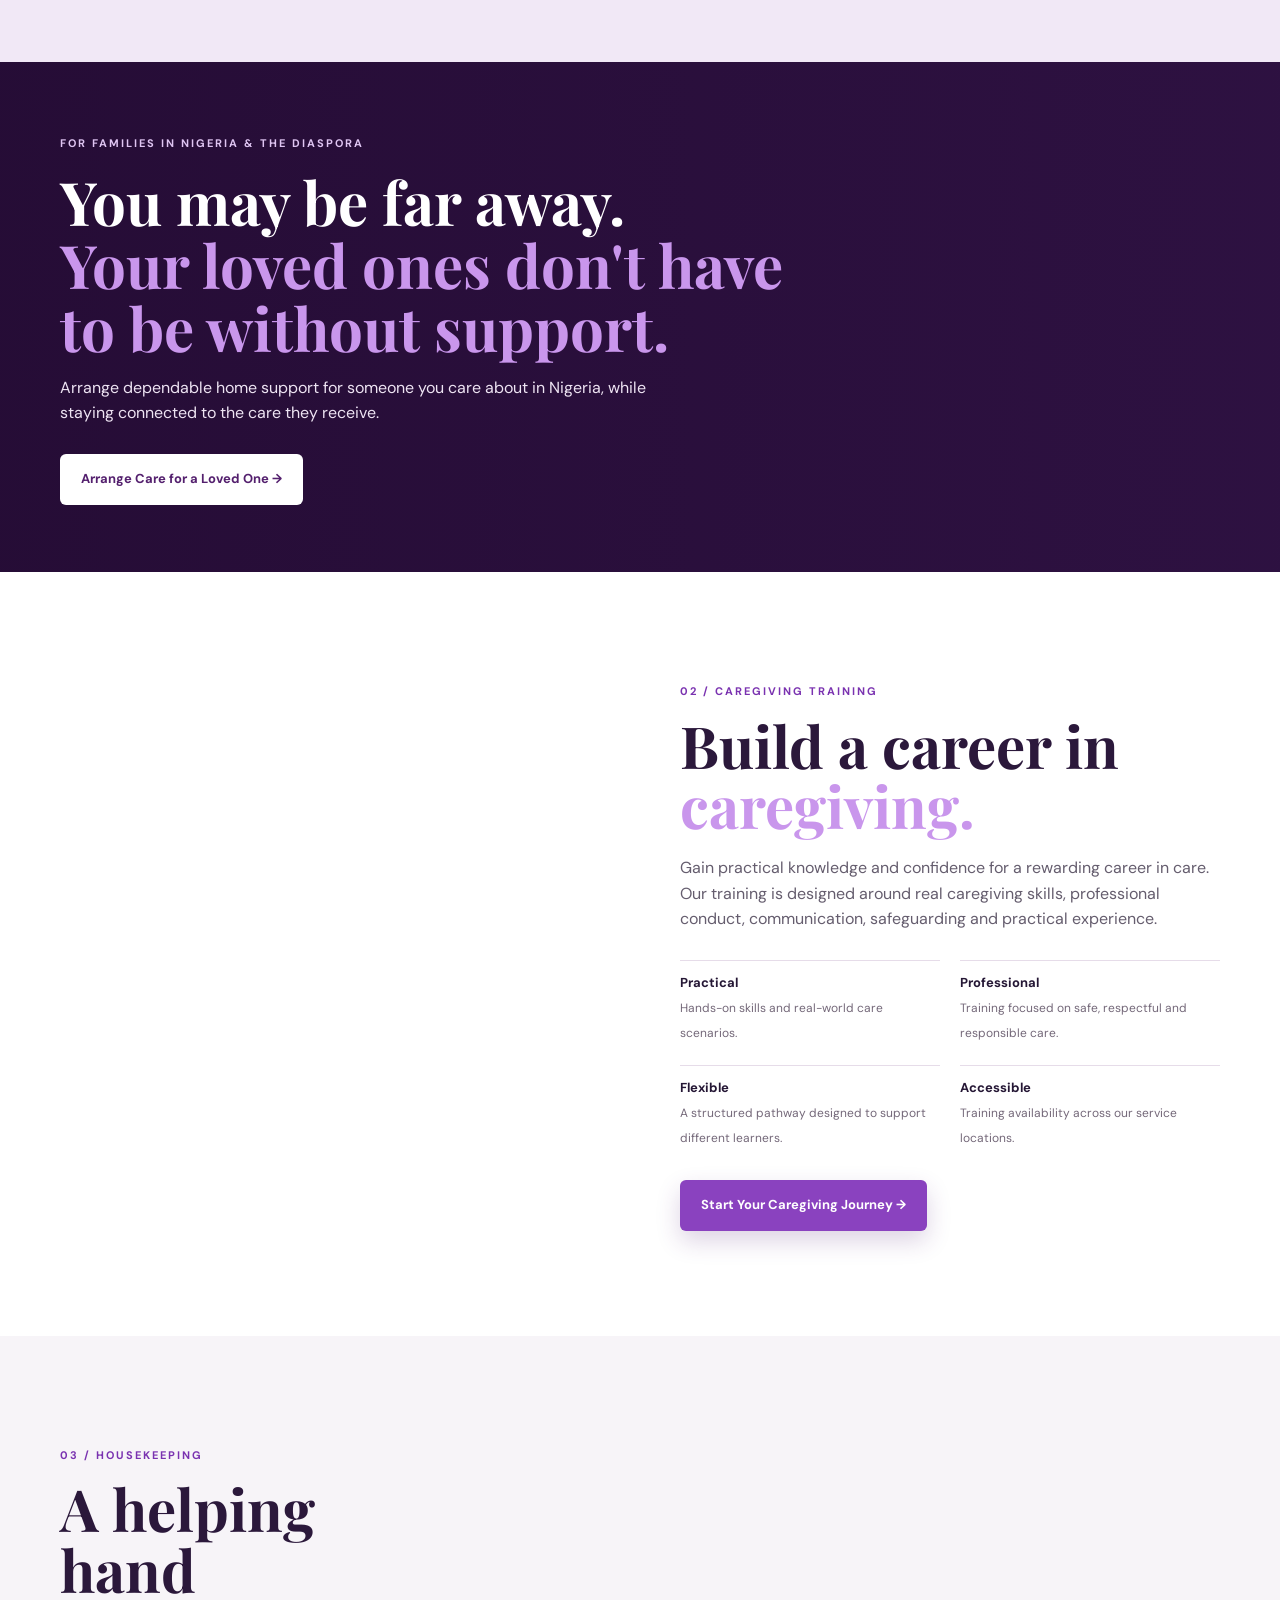
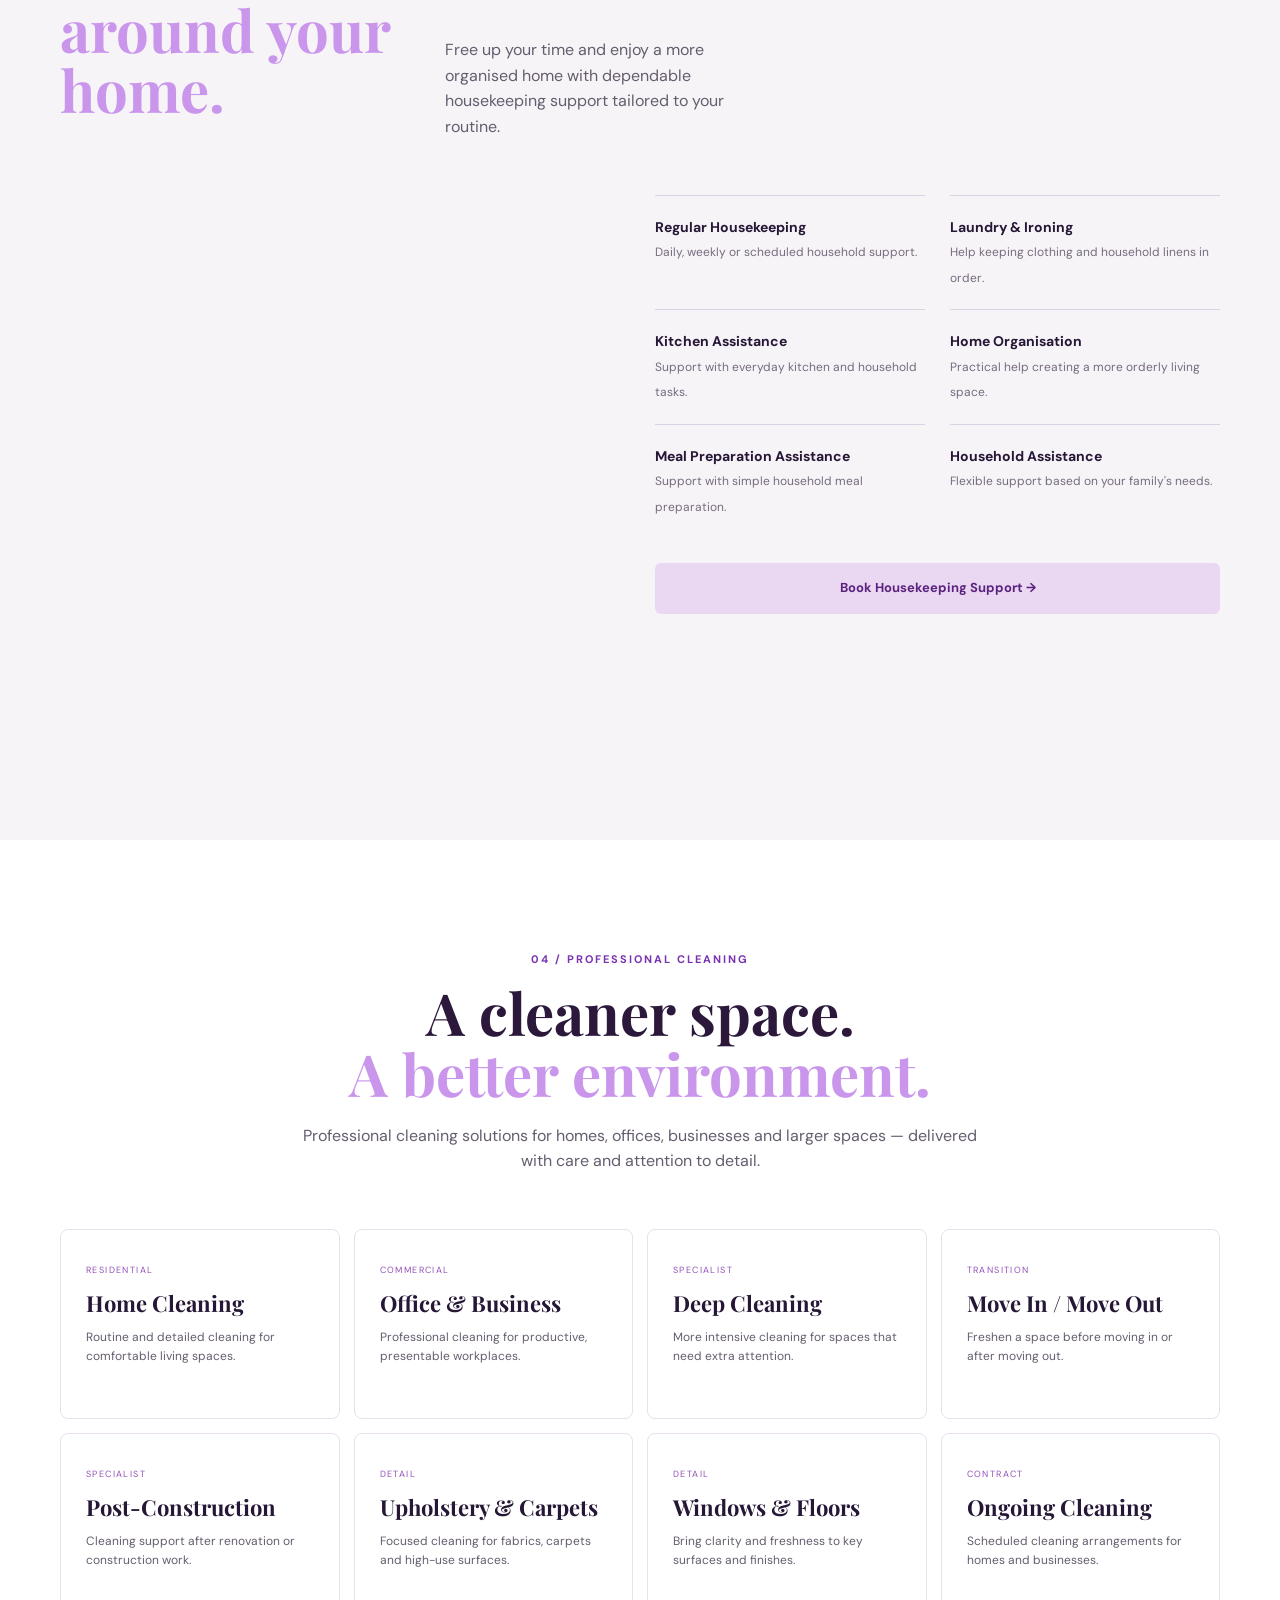
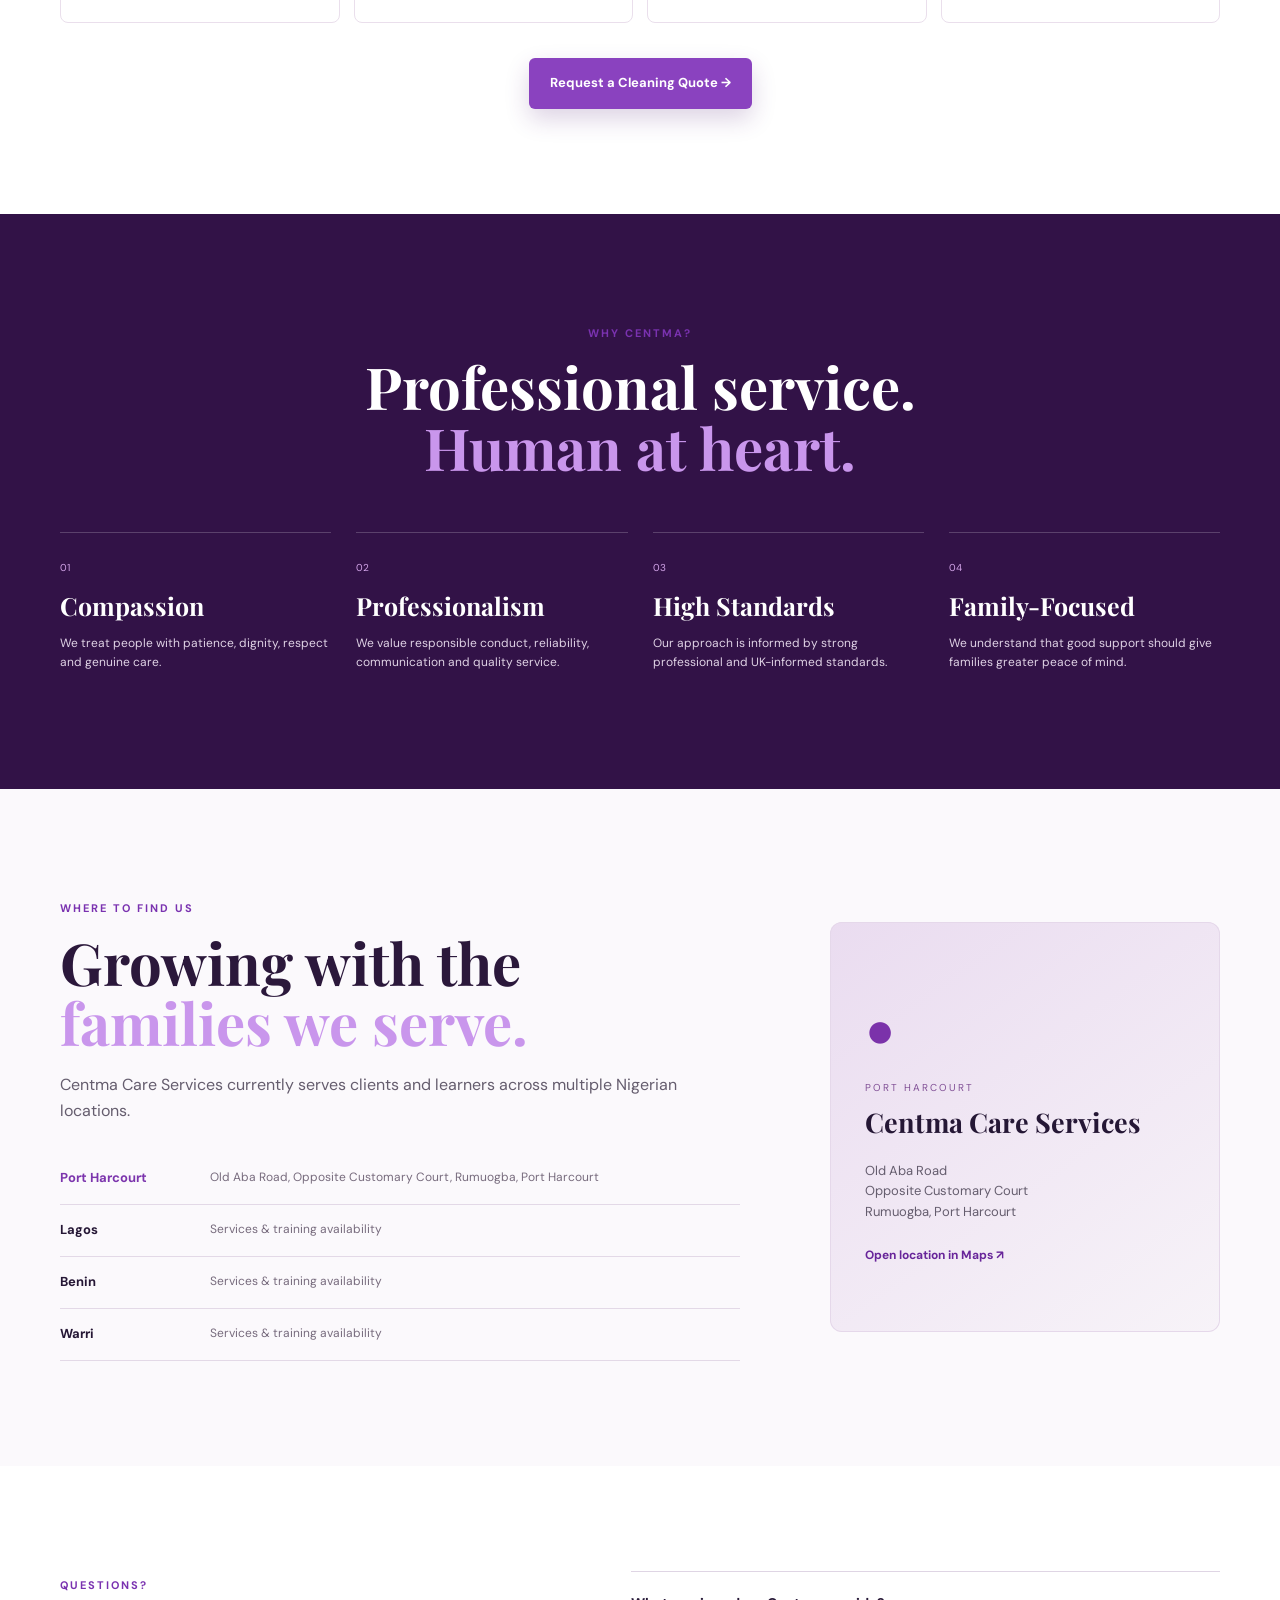
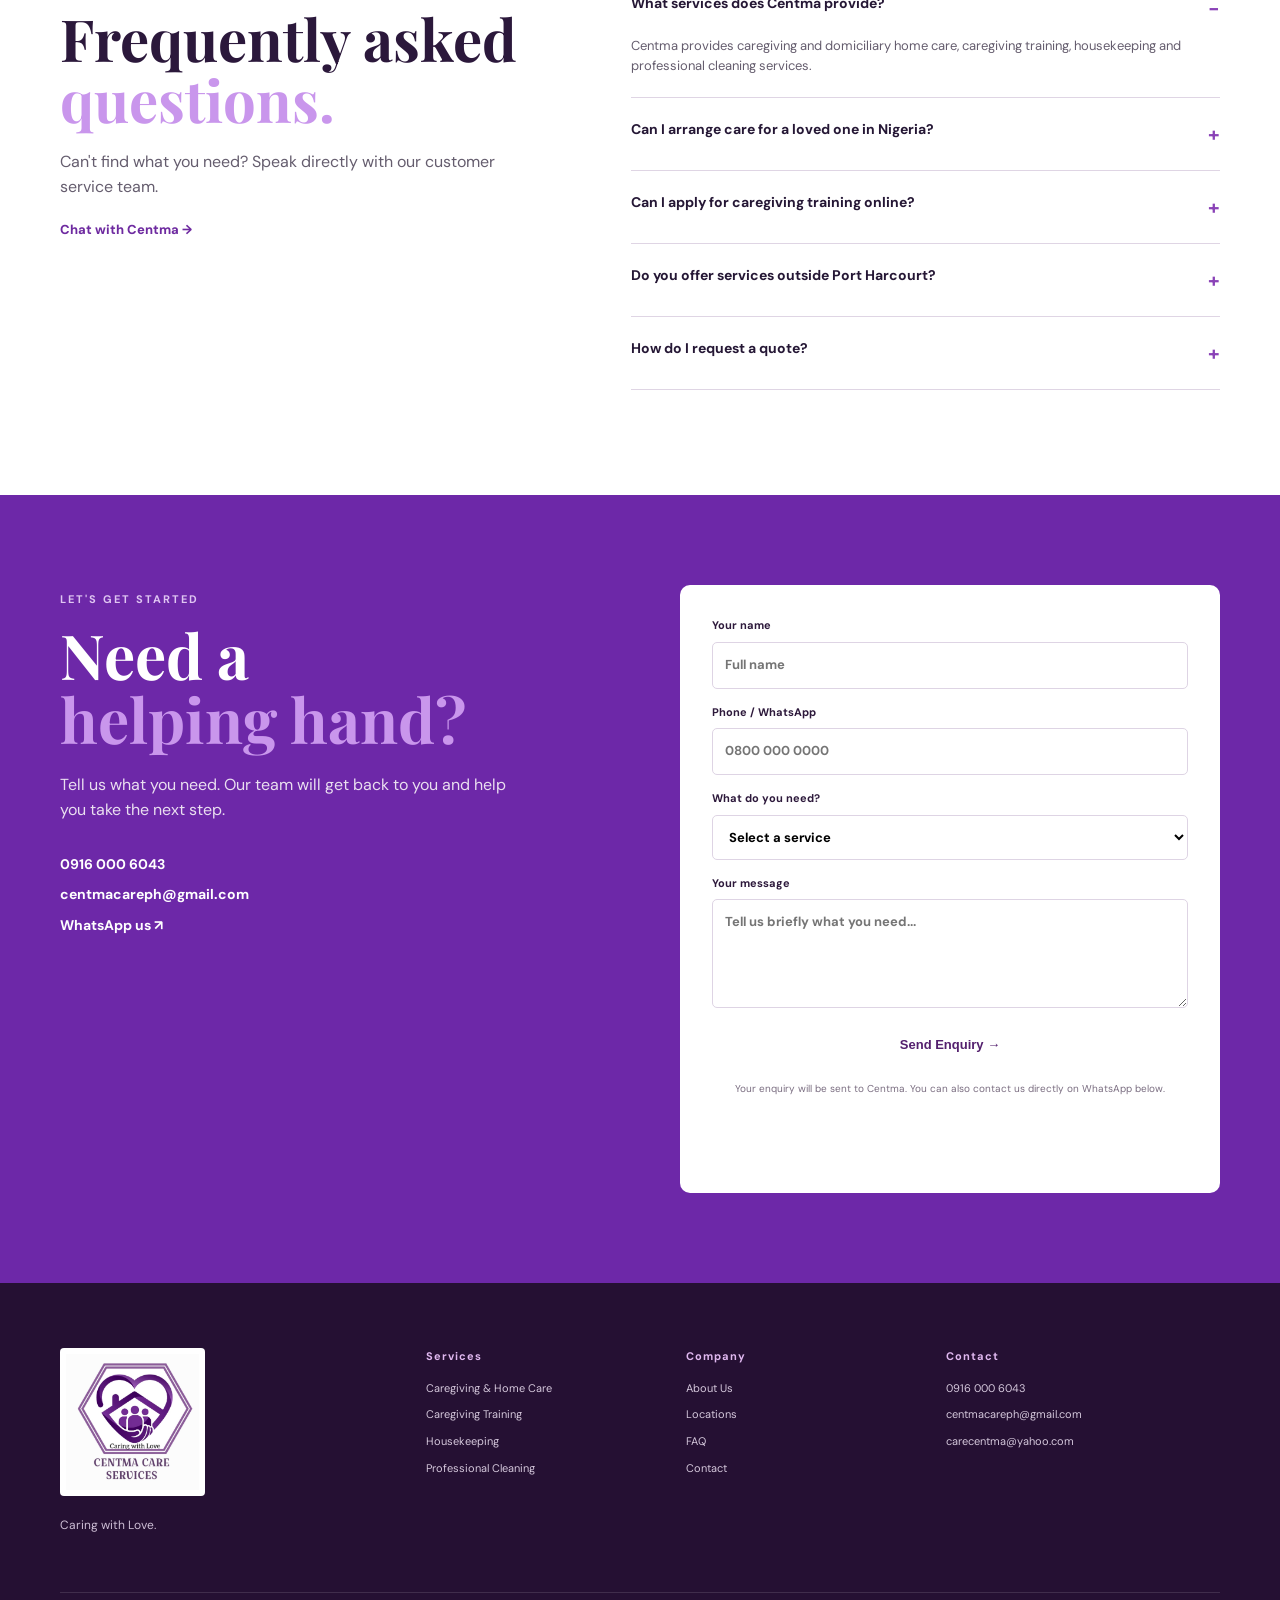
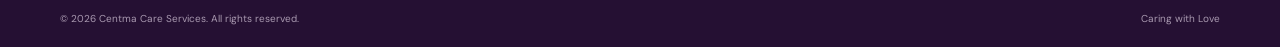
==== commit a453bff9: "Update index.html" ====
--- a/index.html
+++ b/index.html
@@ -113,7 +113,7 @@
         <div class="story-copy">
           <span class="eyebrow">ABOUT CENTMA</span>
           <h2 data-cms="about.title">Care that goes<br><em>beyond the ordinary.</em></h2>
-          <p>Centma Care Services was created to meet a simple but important need: helping individuals and families get the support they need to live with greater ease, comfort and dignity.</p>
+          <p data-cms="about.text">Centma Care Services was created to meet a simple but important need: helping individuals and families get the support they need to live with greater ease, comfort and dignity.</p>
           <p>From caring for vulnerable loved ones to supporting busy households, we bring people, skill and compassion together — with an approach informed by high professional standards and a deep understanding of the people and communities we serve.</p>
           <div class="quote-line">“From caring for your loved ones to caring for your home, we are here to be your helping hands.”</div>
           <a class="text-link" href="#contact">Talk to Centma →</a>
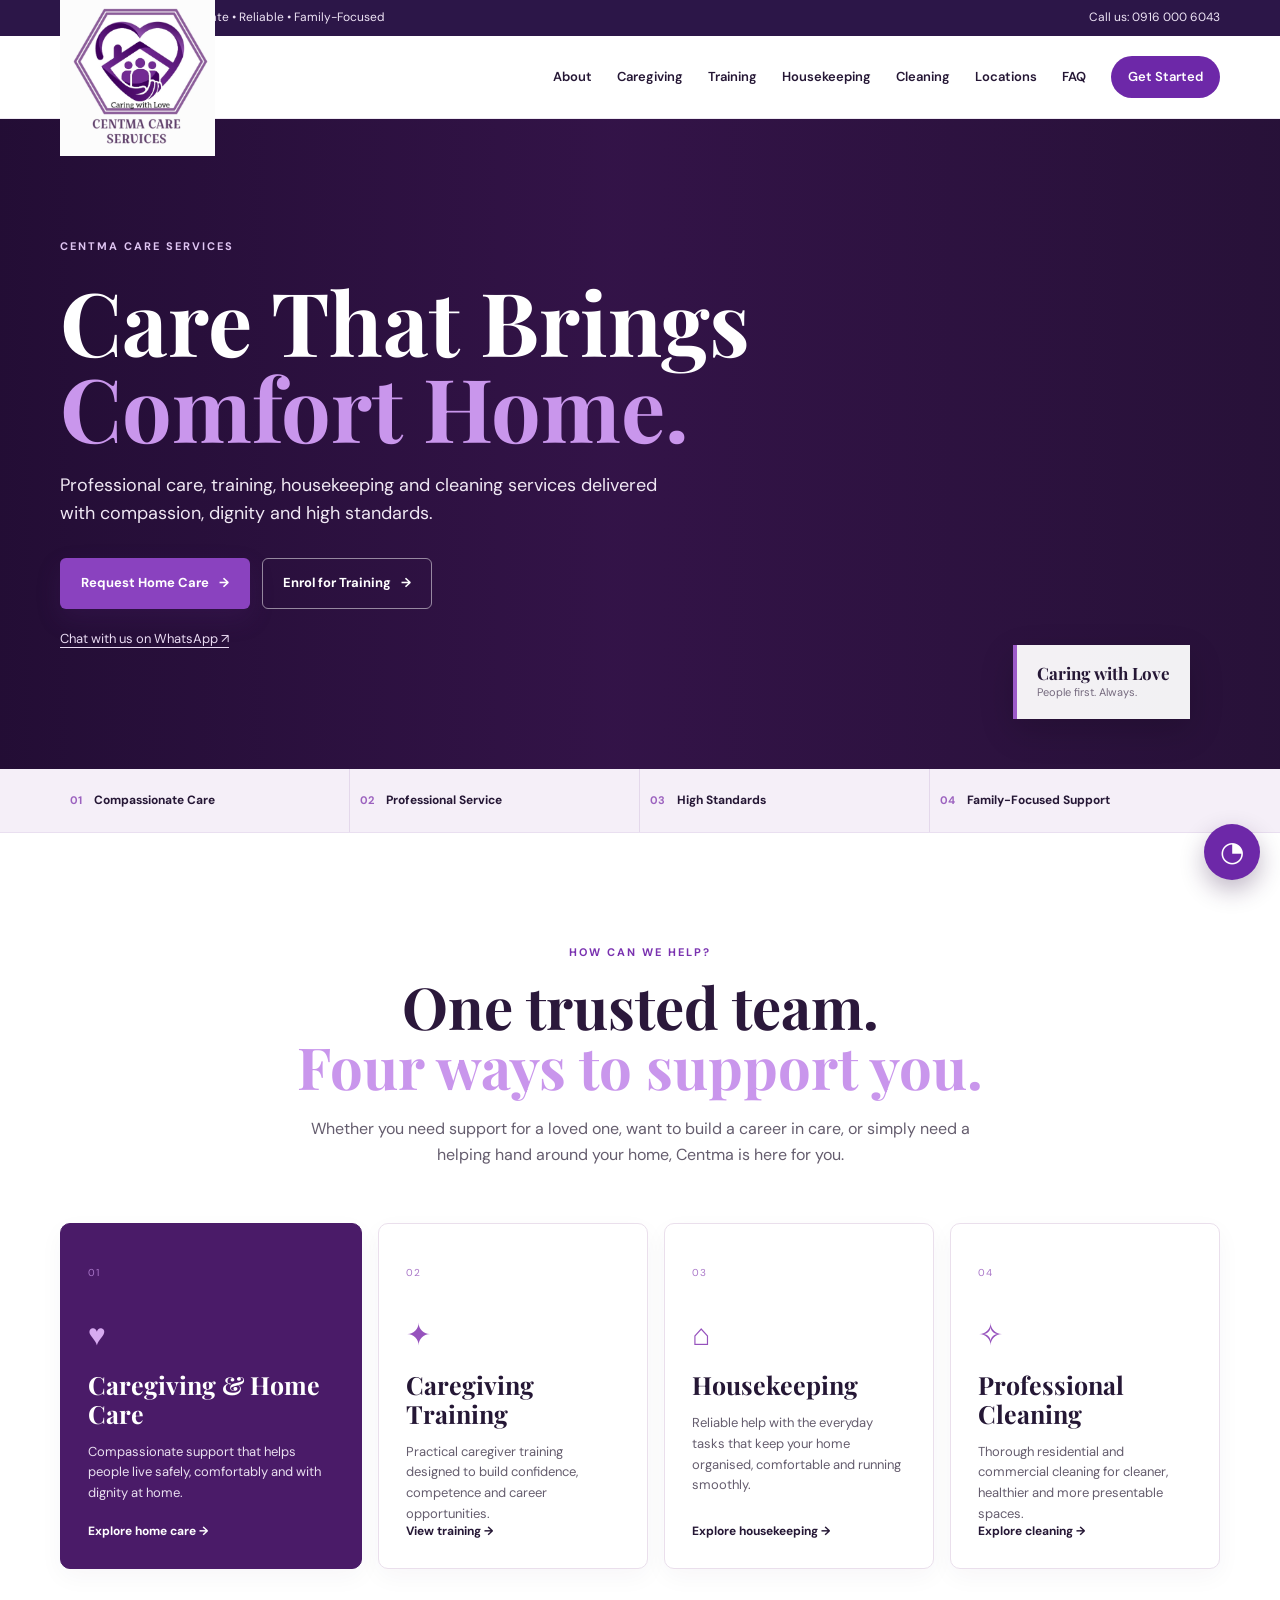
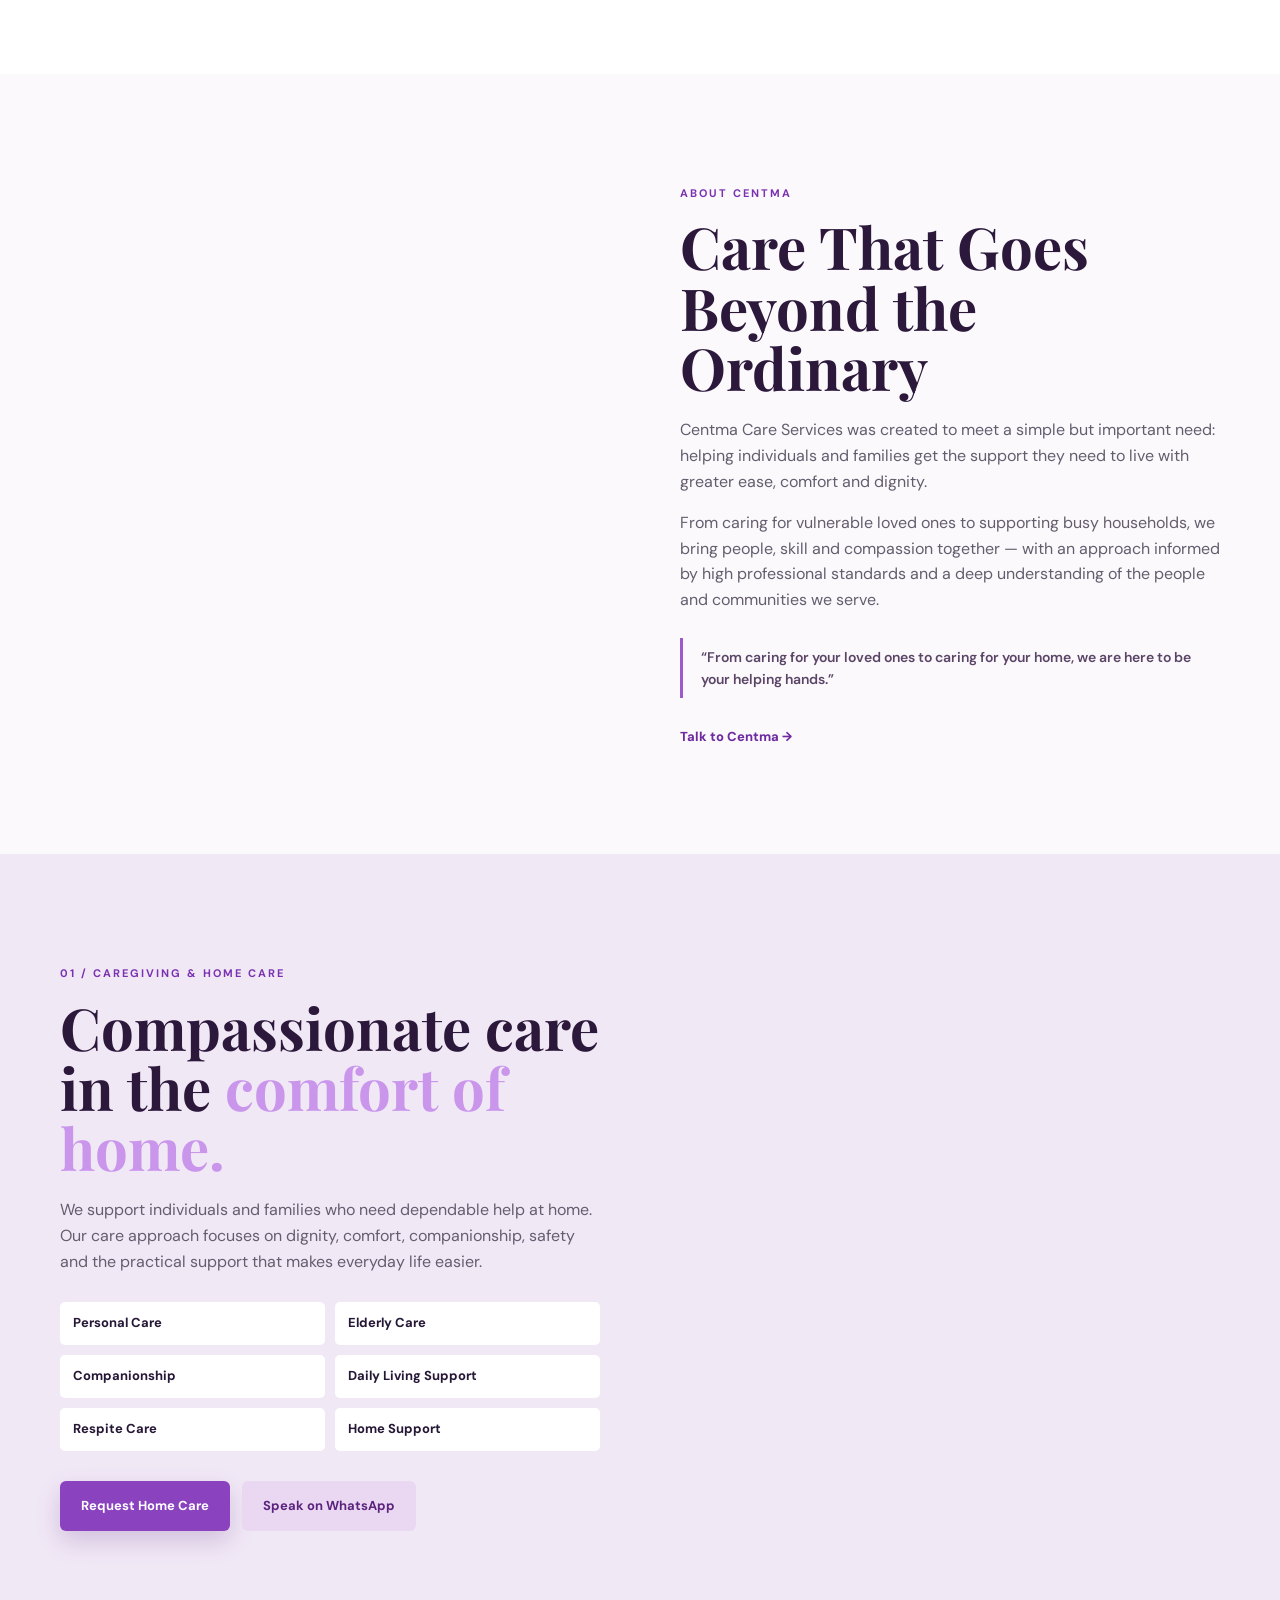
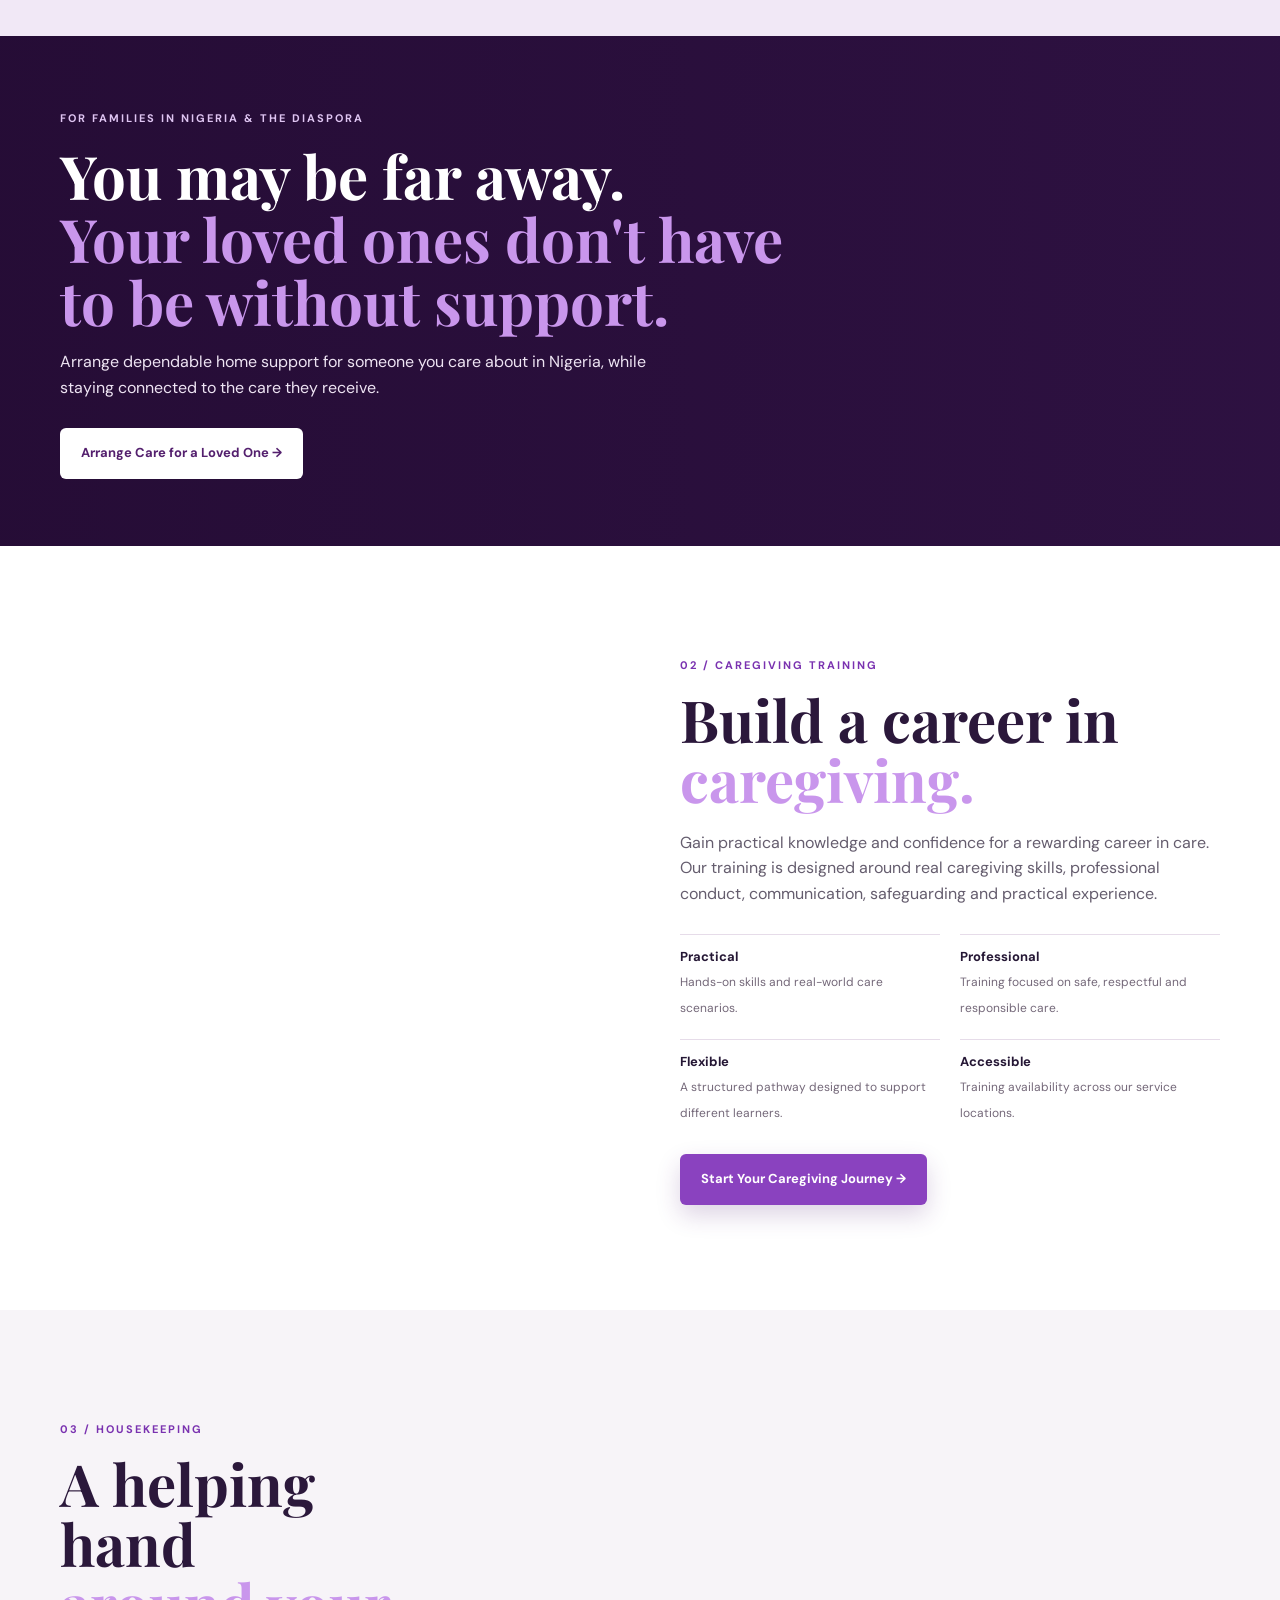
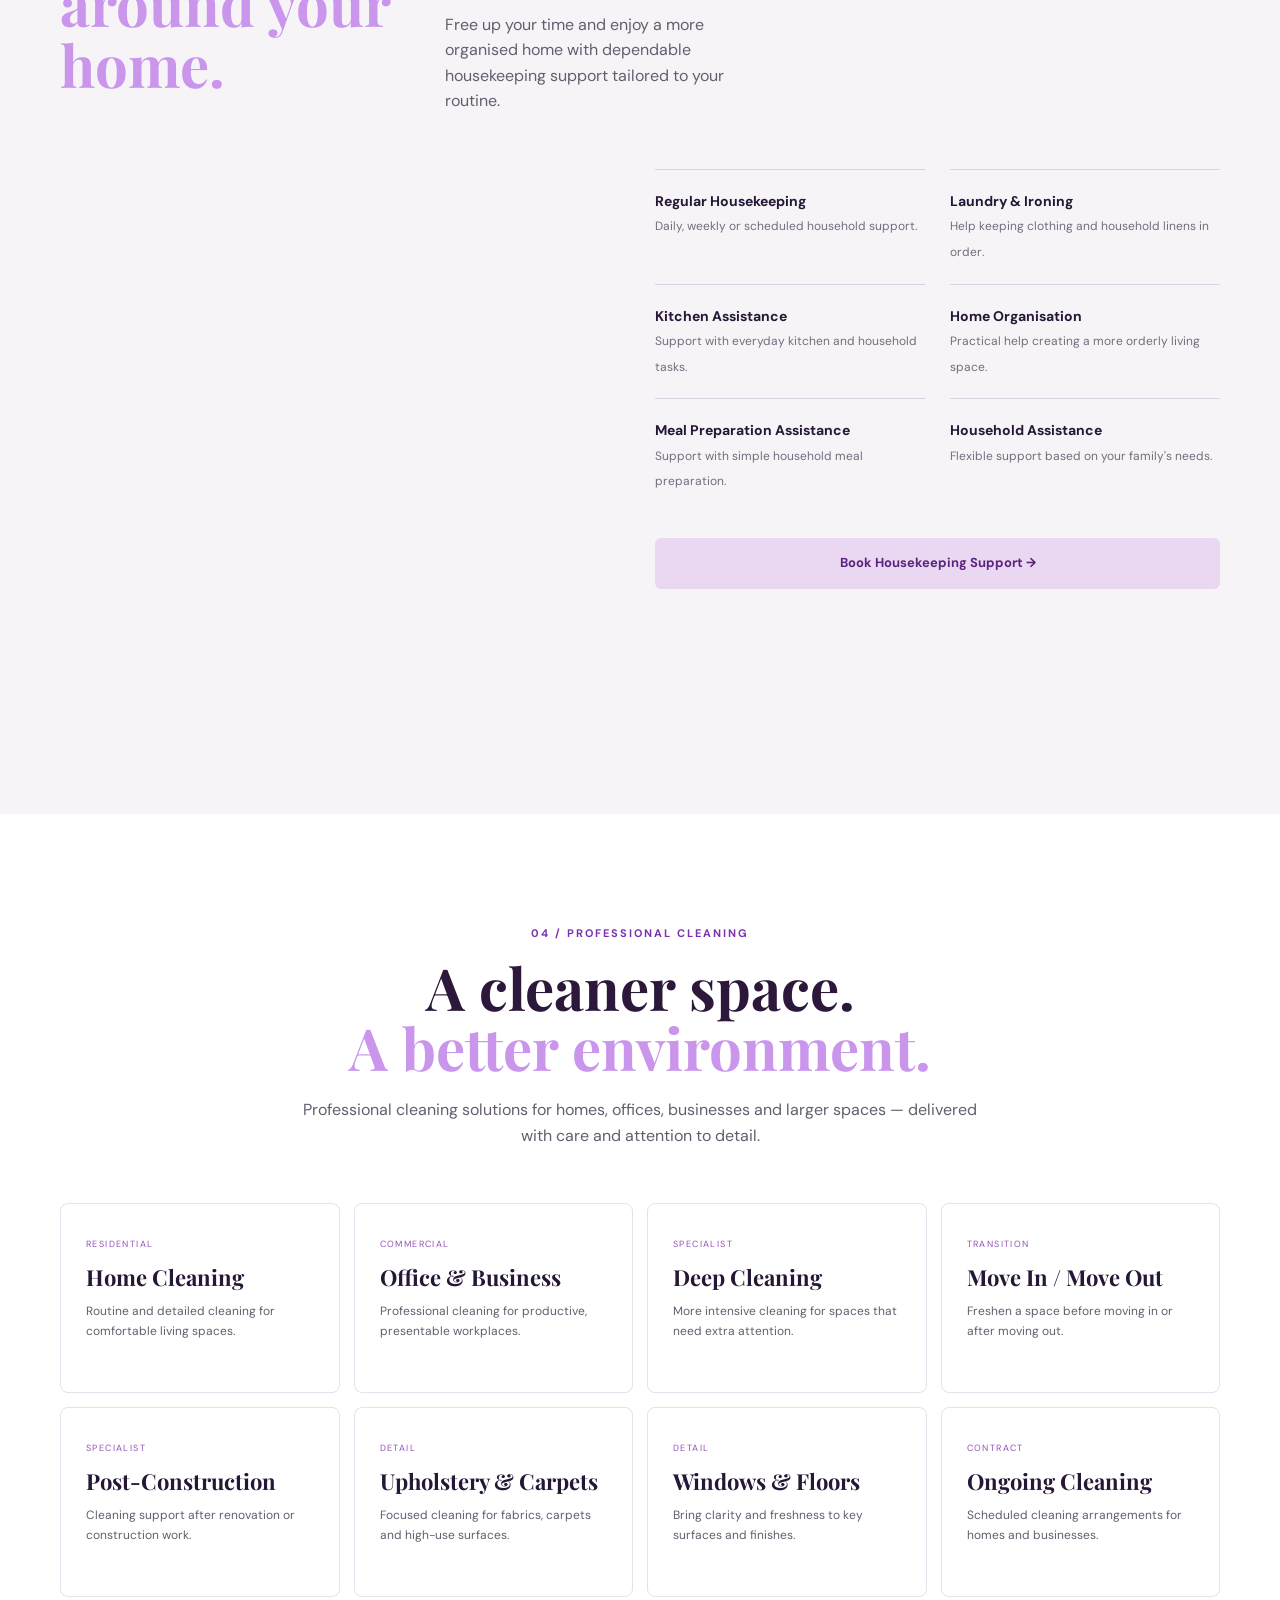
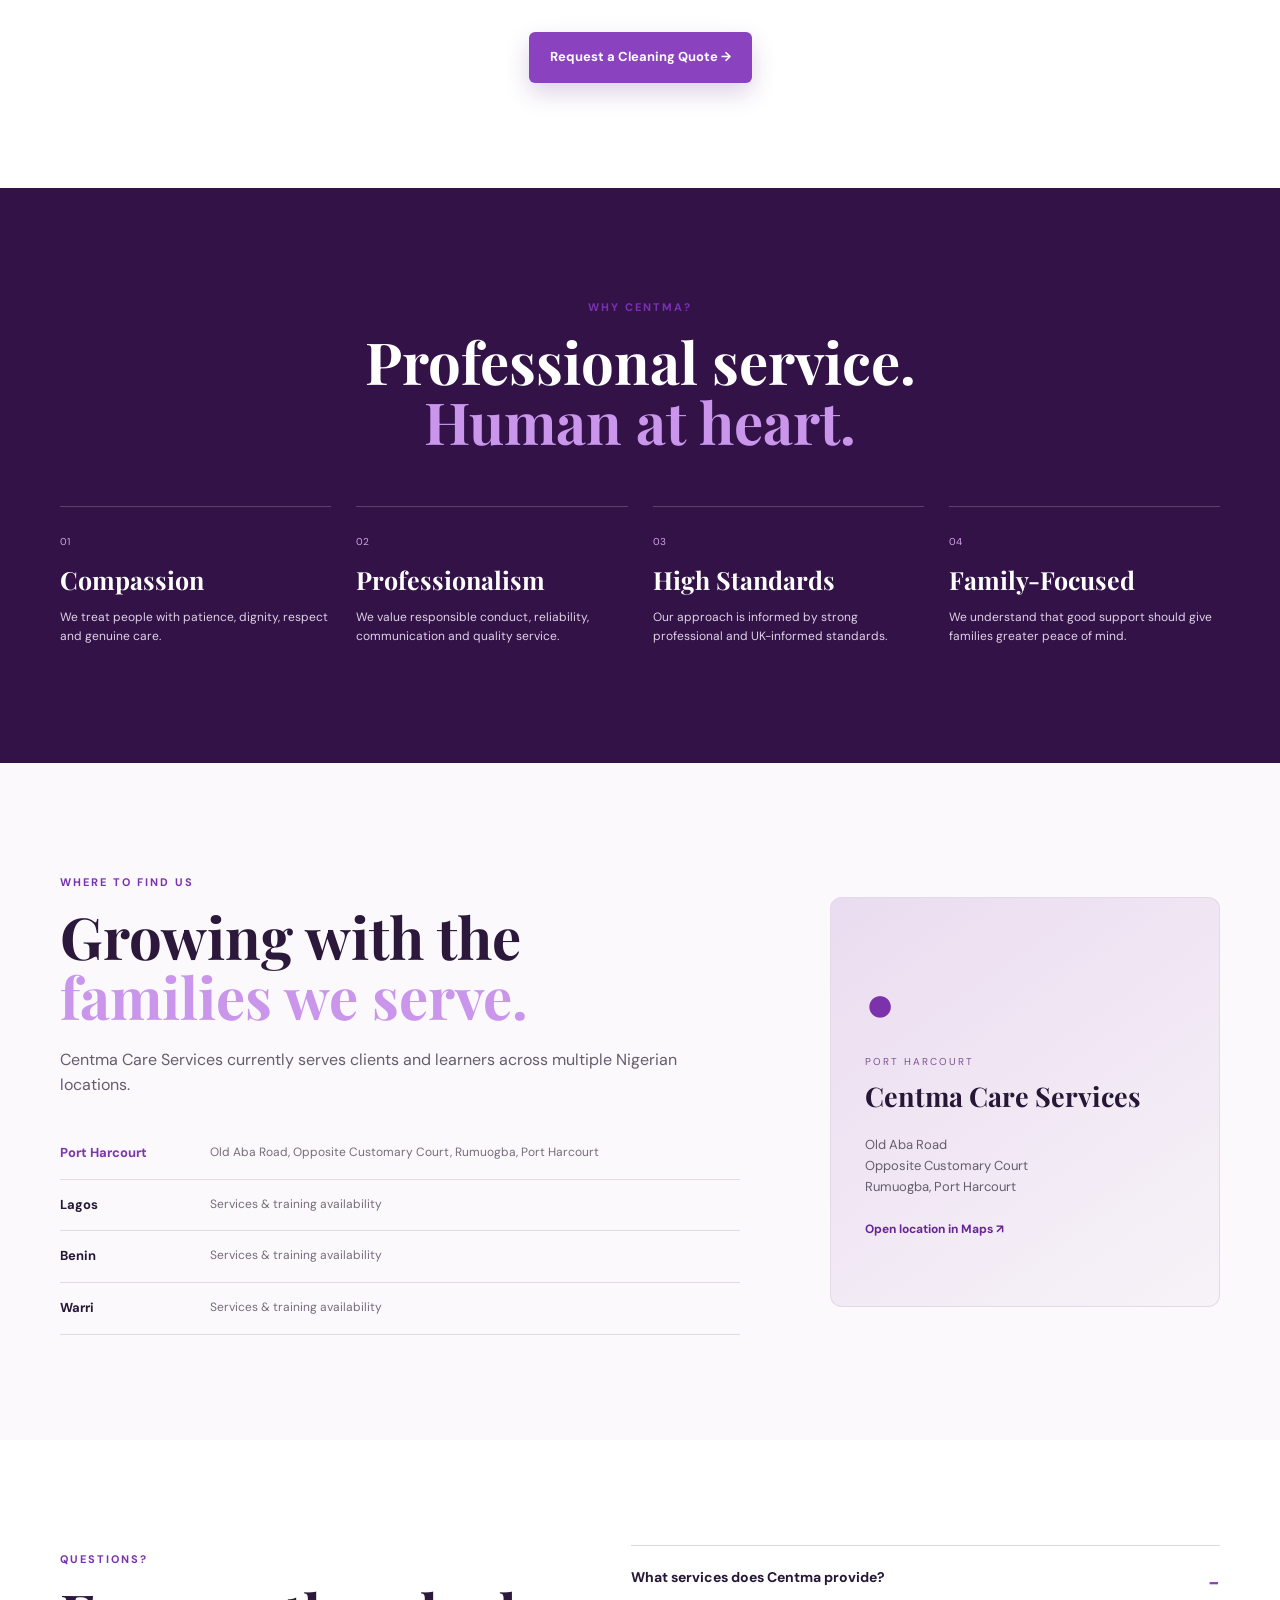
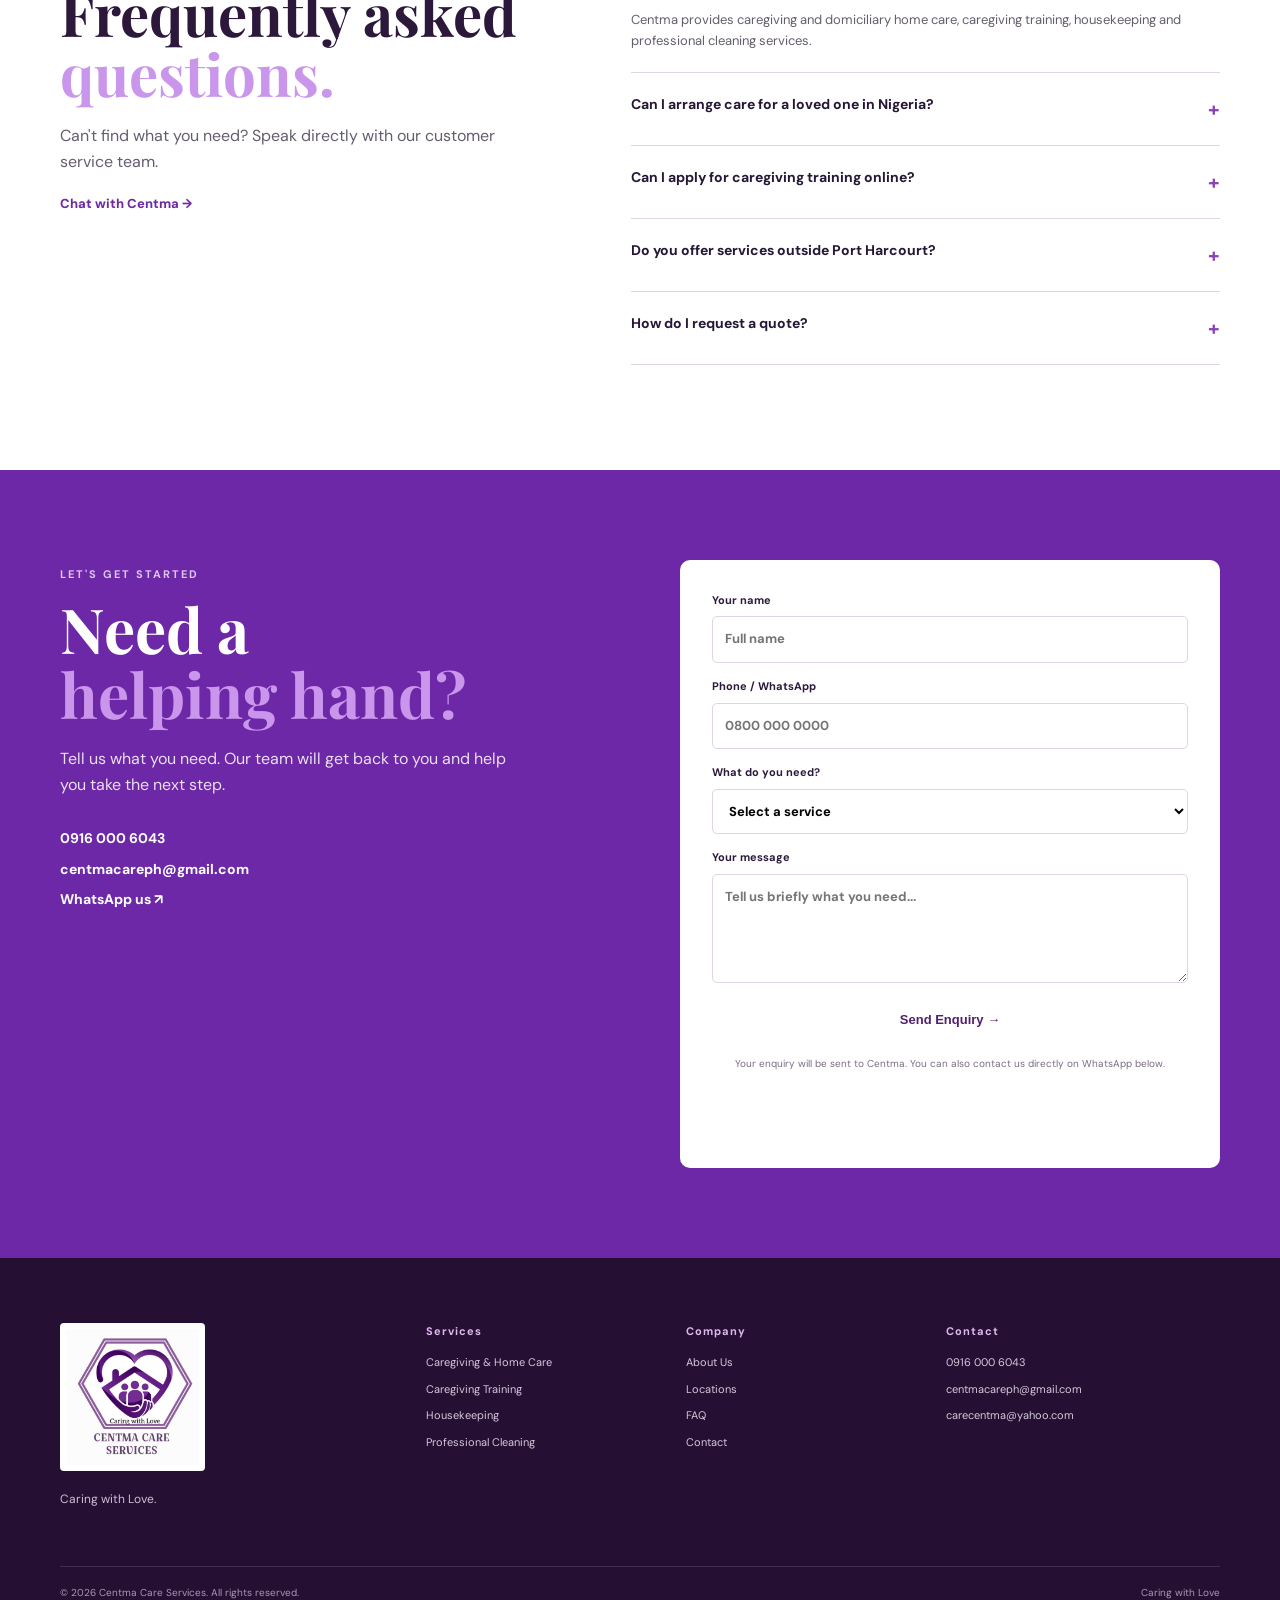
==== commit 8376785e: "Update index.html" ====
--- a/index.html
+++ b/index.html
@@ -113,7 +113,7 @@
         <div class="story-copy">
           <span class="eyebrow">ABOUT CENTMA</span>
           <h2 data-cms="about.title">Care that goes<br><em>beyond the ordinary.</em></h2>
-          <p data-cms="about.text">Centma Care Services was created to meet a simple but important need: helping individuals and families get the support they need to live with greater ease, comfort and dignity.</p>
+          <p>Centma Care Services was created to meet a simple but important need: helping individuals and families get the support they need to live with greater ease, comfort and dignity.</p>
           <p>From caring for vulnerable loved ones to supporting busy households, we bring people, skill and compassion together — with an approach informed by high professional standards and a deep understanding of the people and communities we serve.</p>
           <div class="quote-line">“From caring for your loved ones to caring for your home, we are here to be your helping hands.”</div>
           <a class="text-link" href="#contact">Talk to Centma →</a>
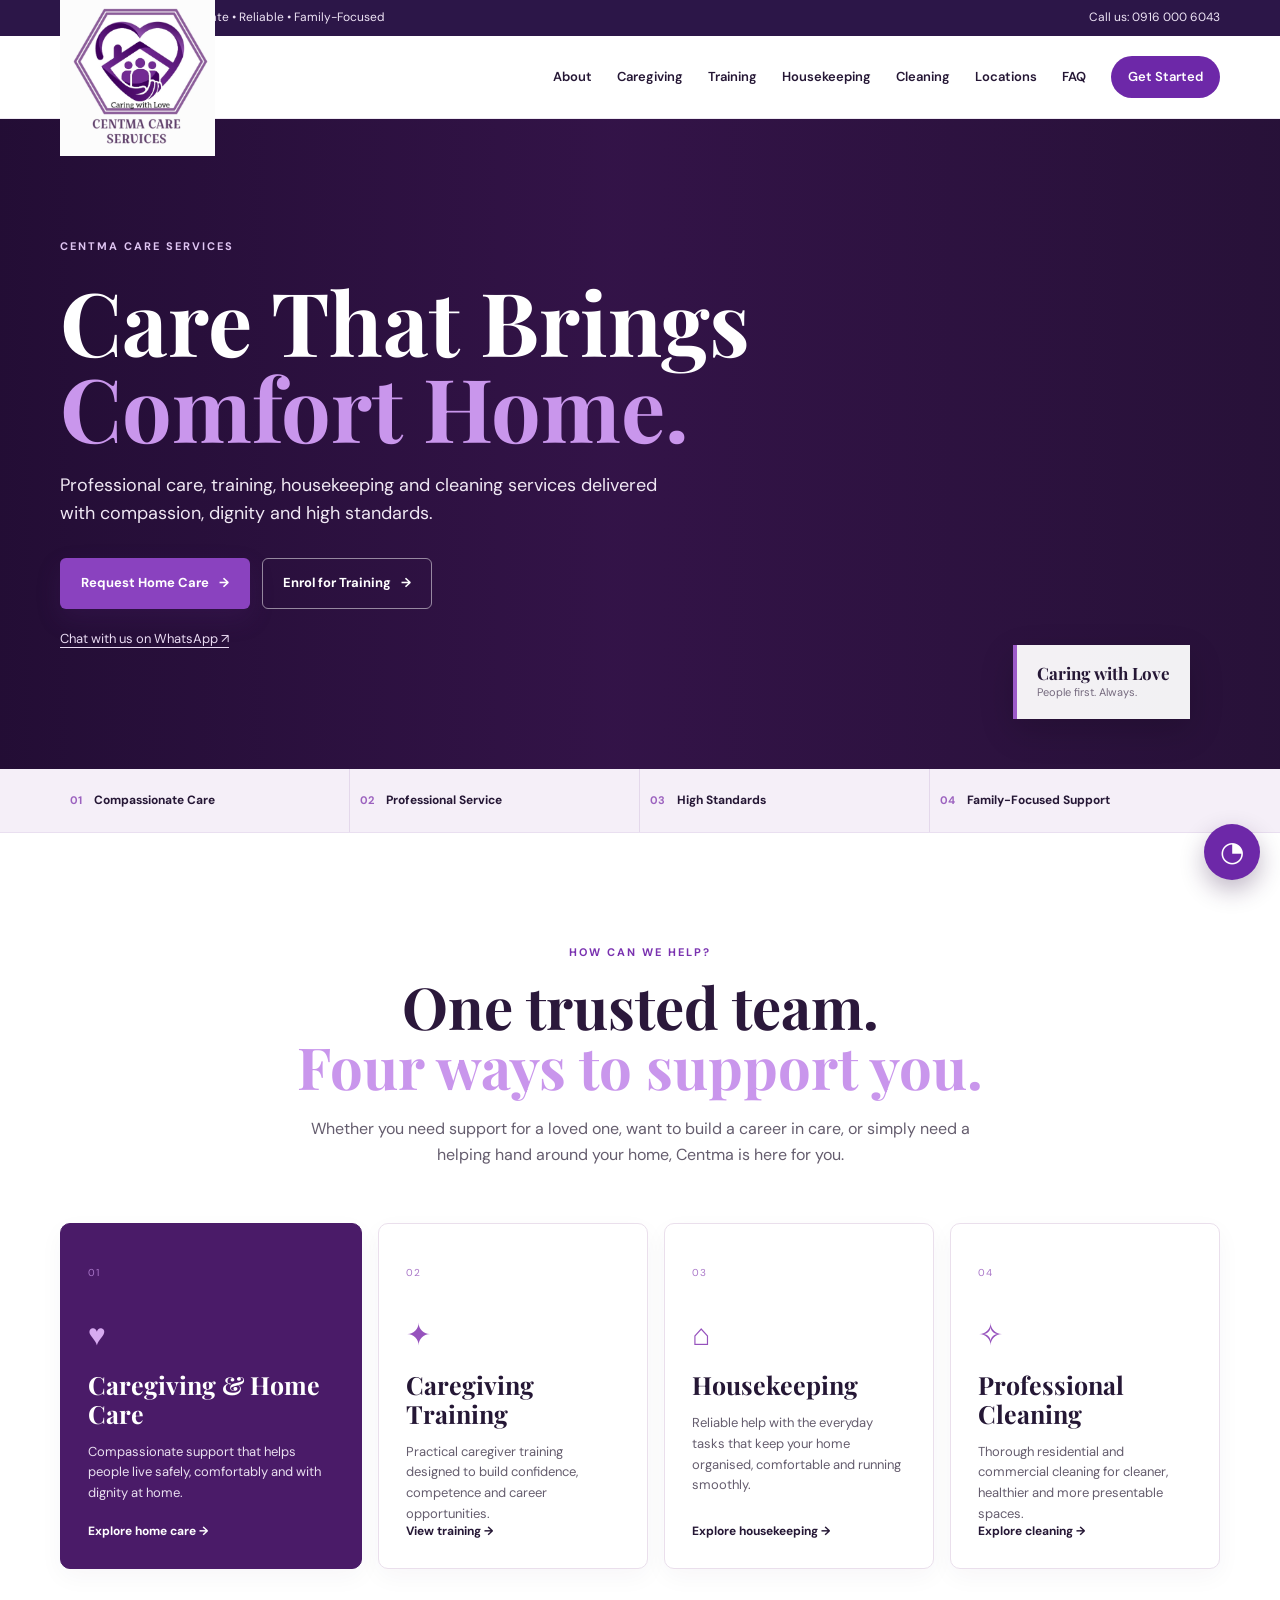
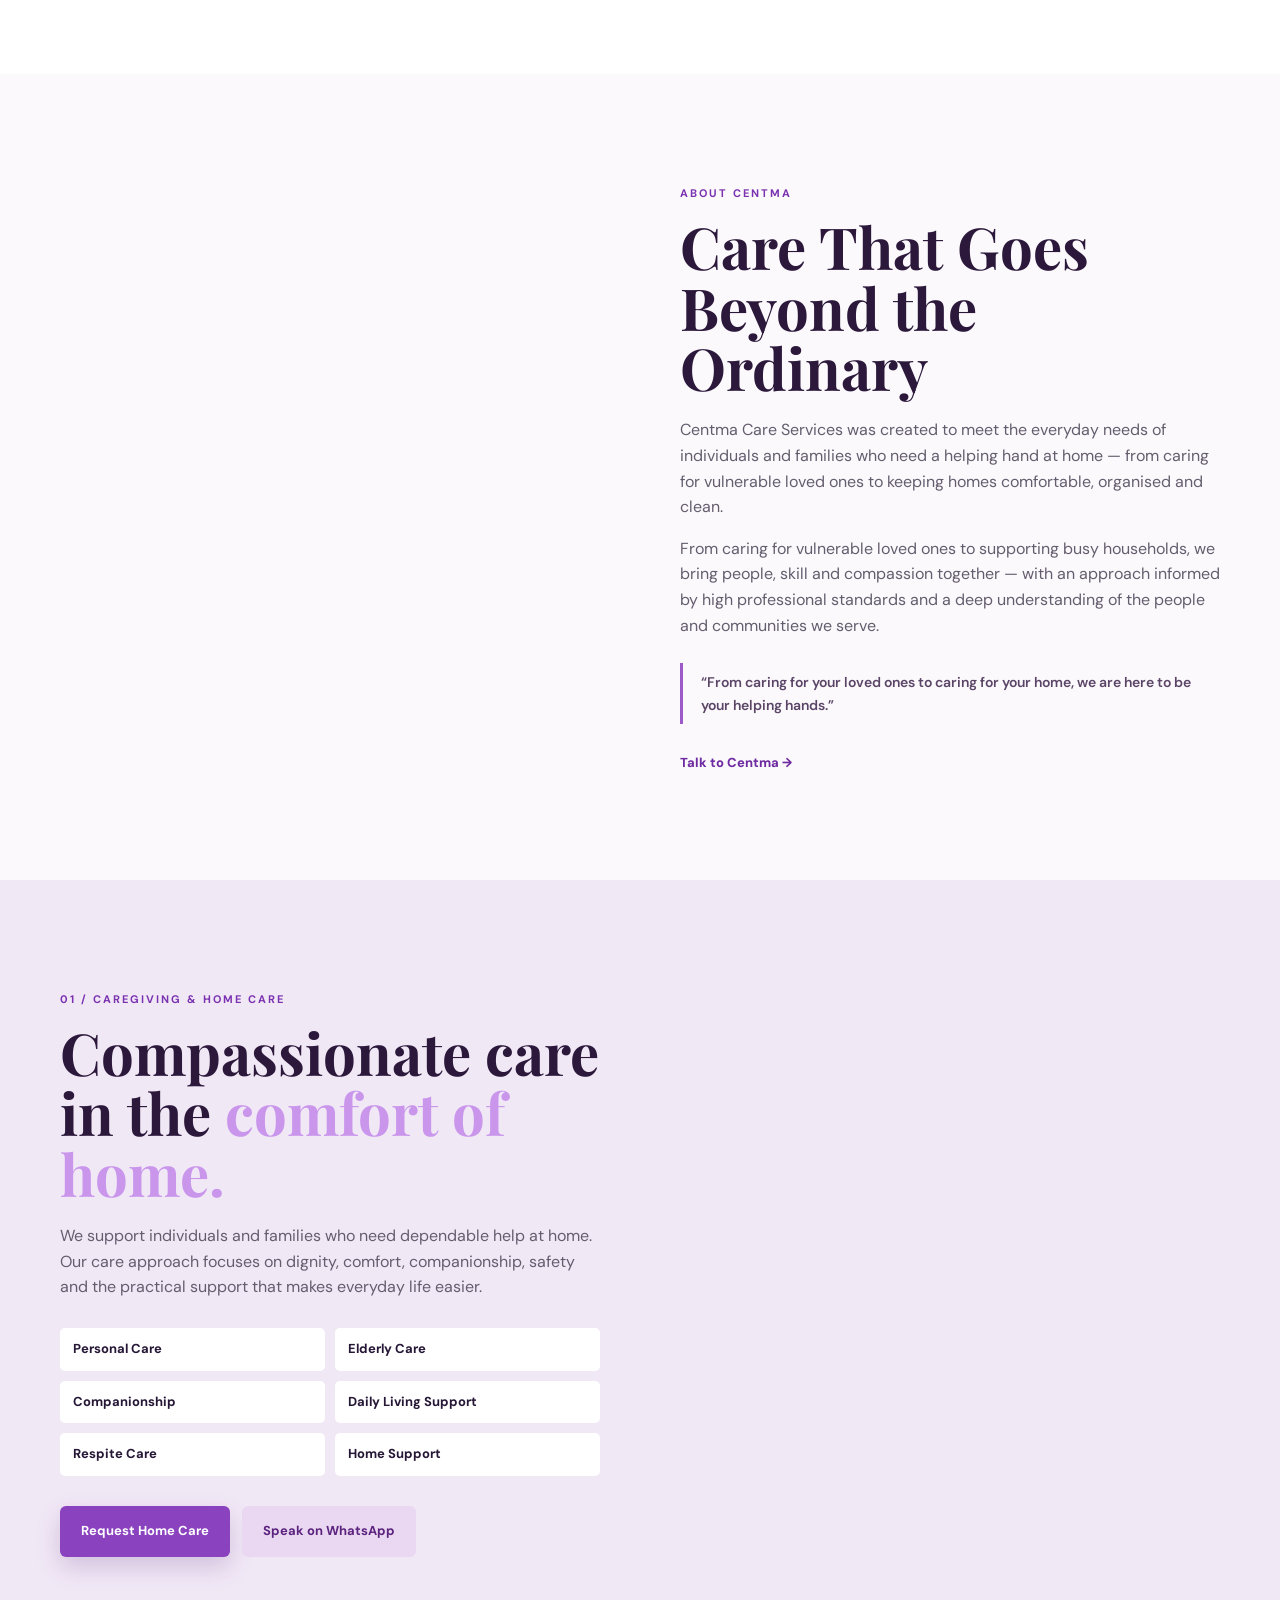
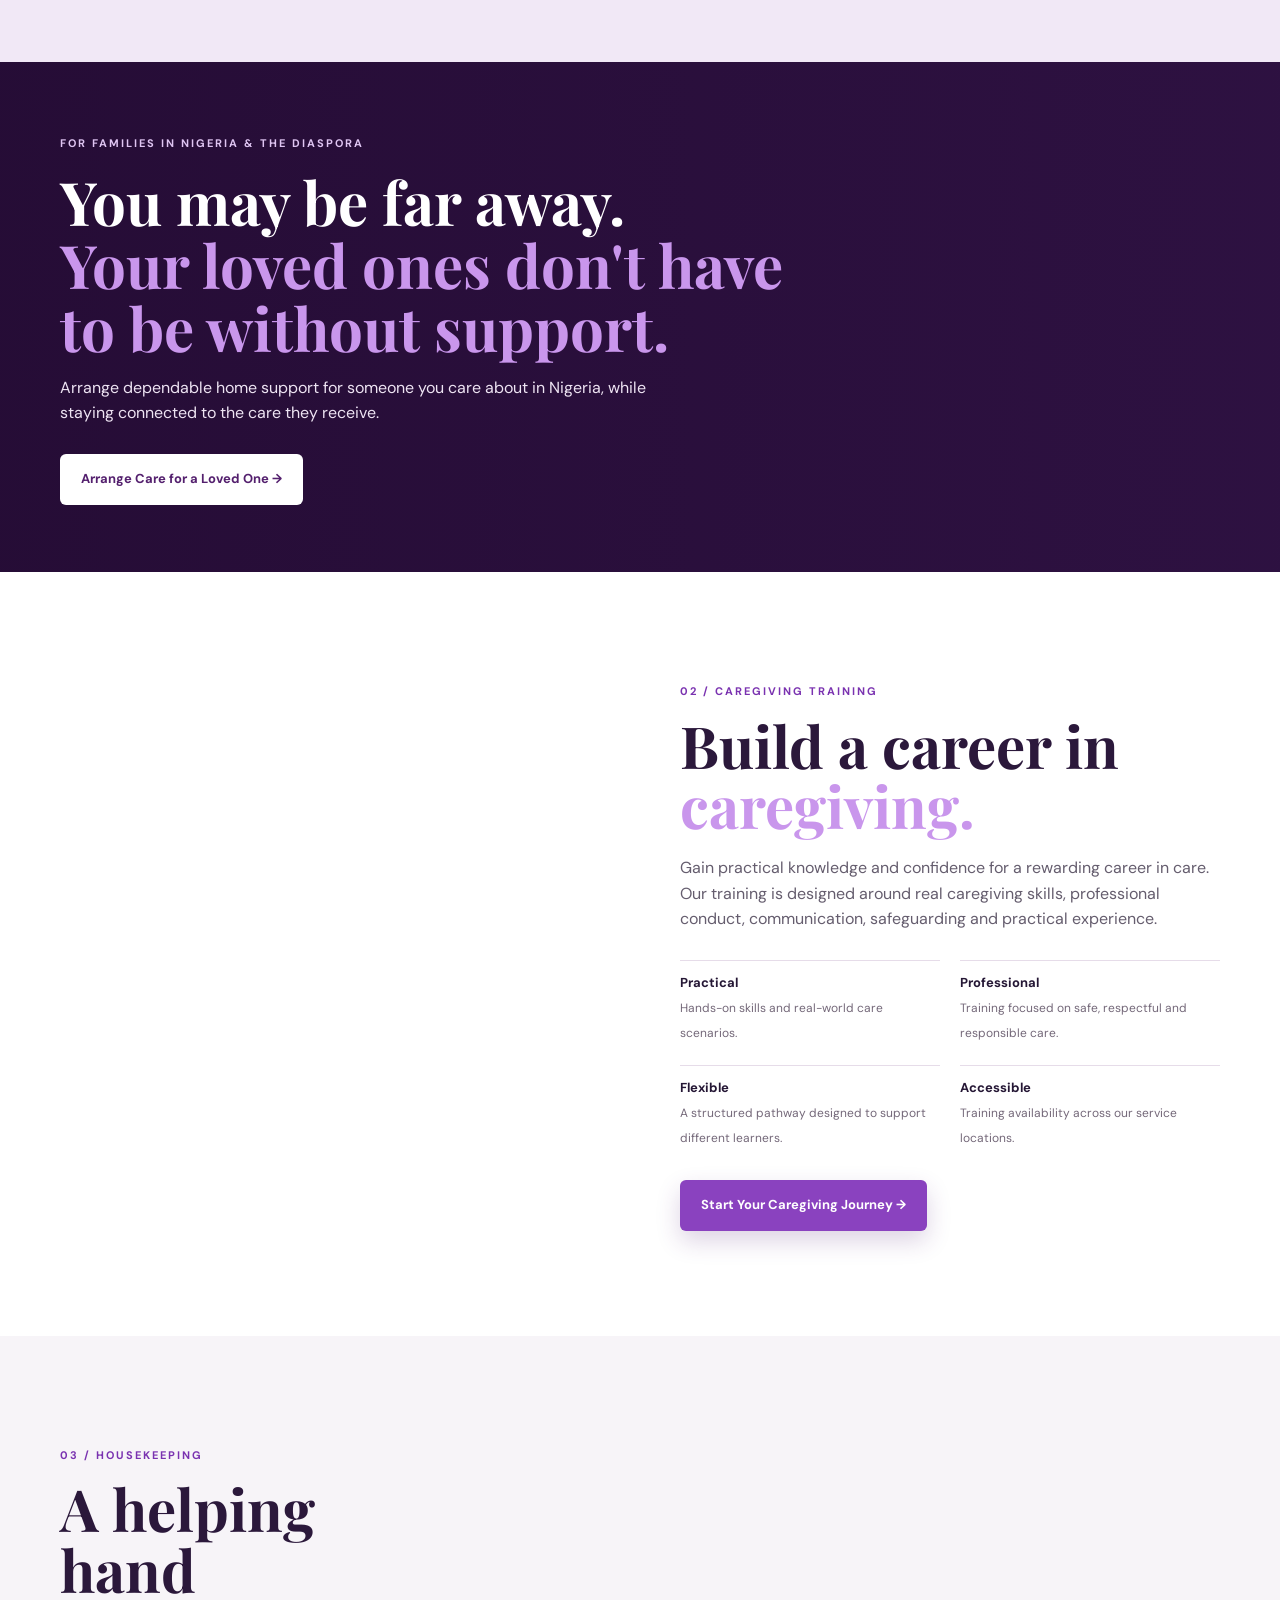
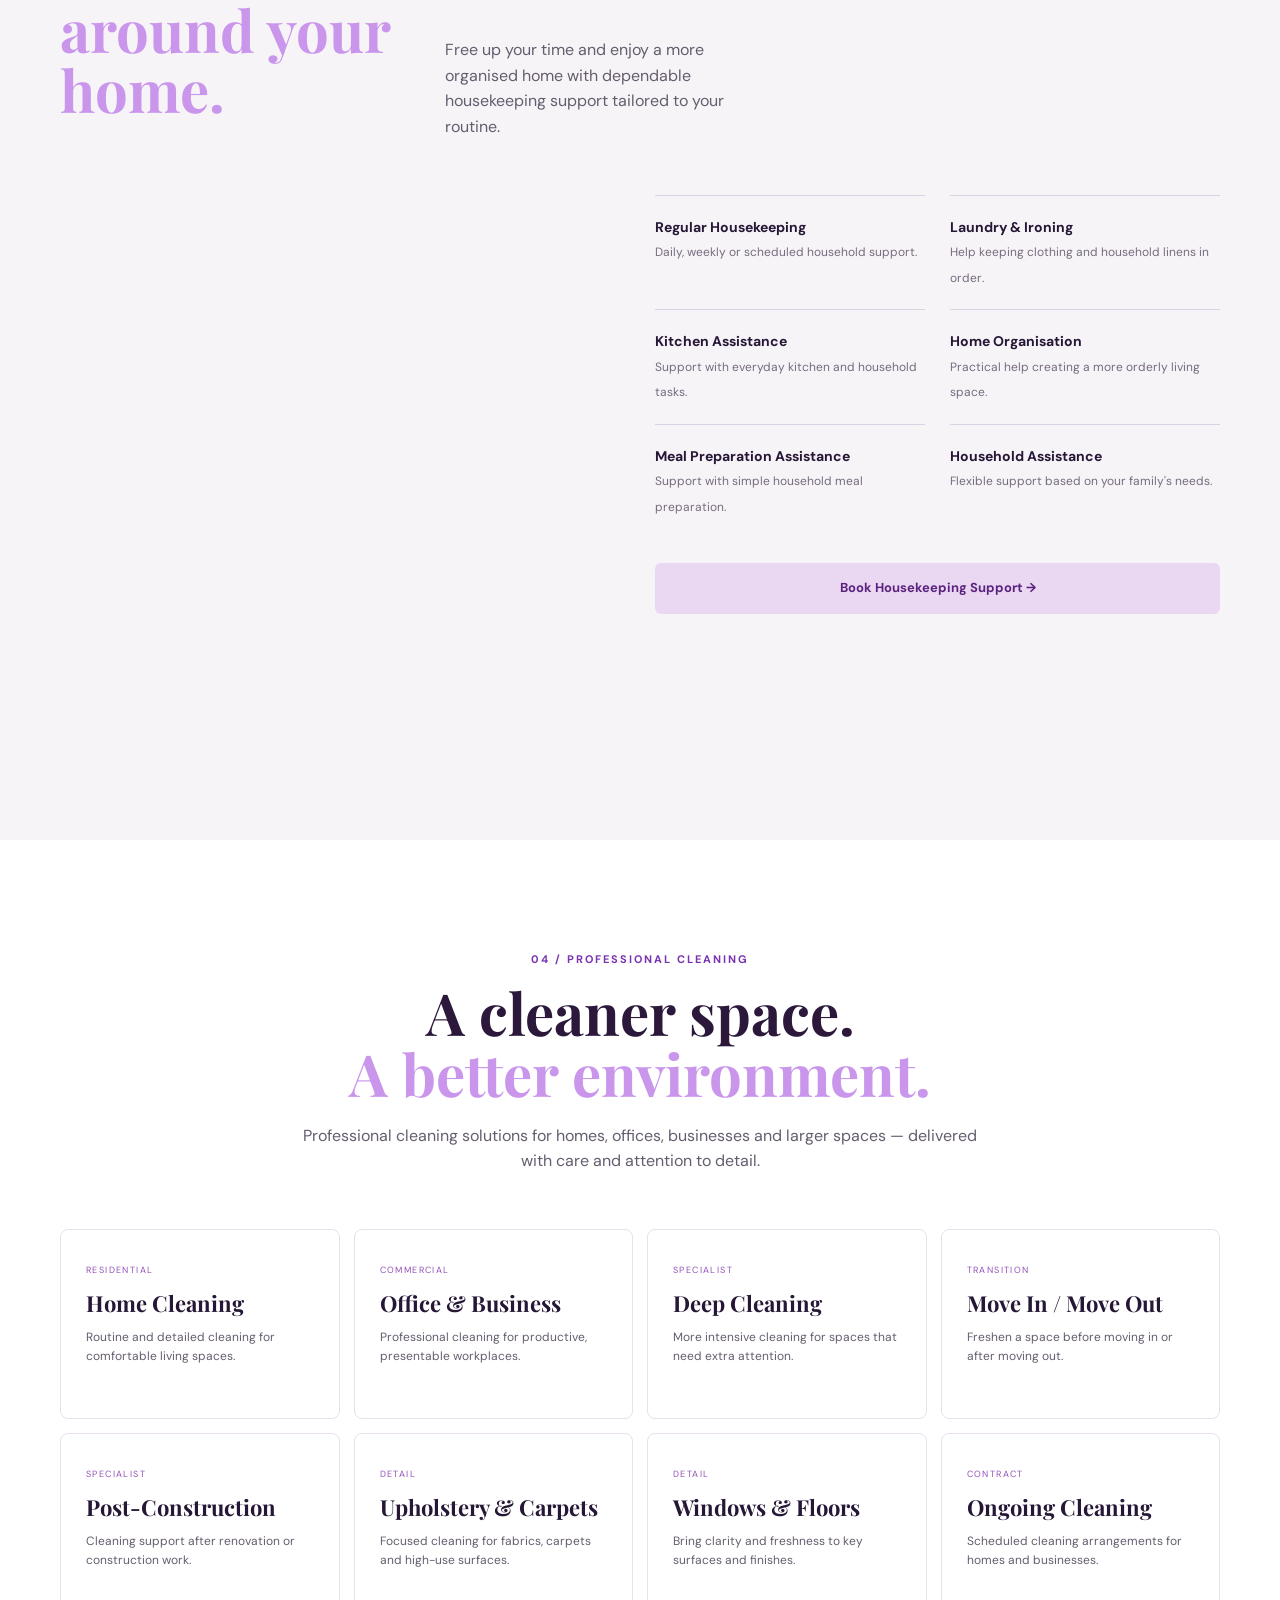
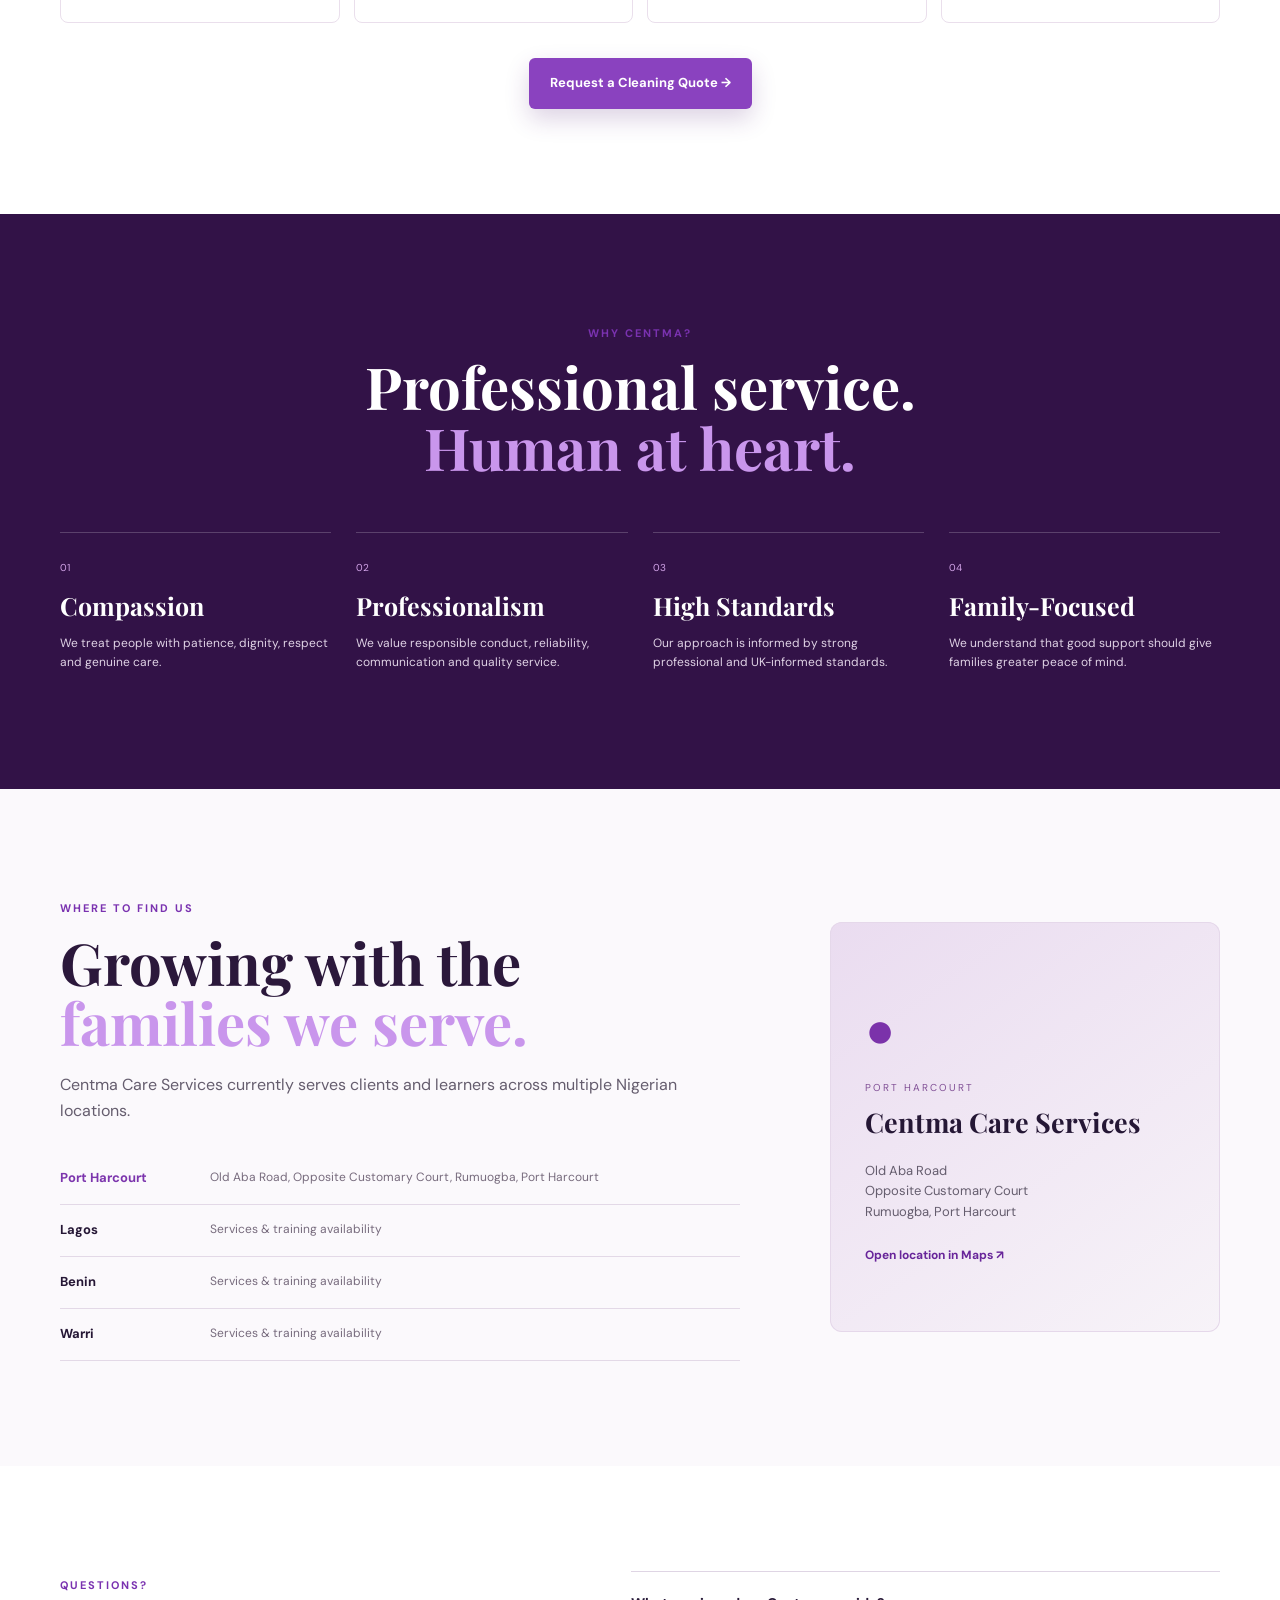
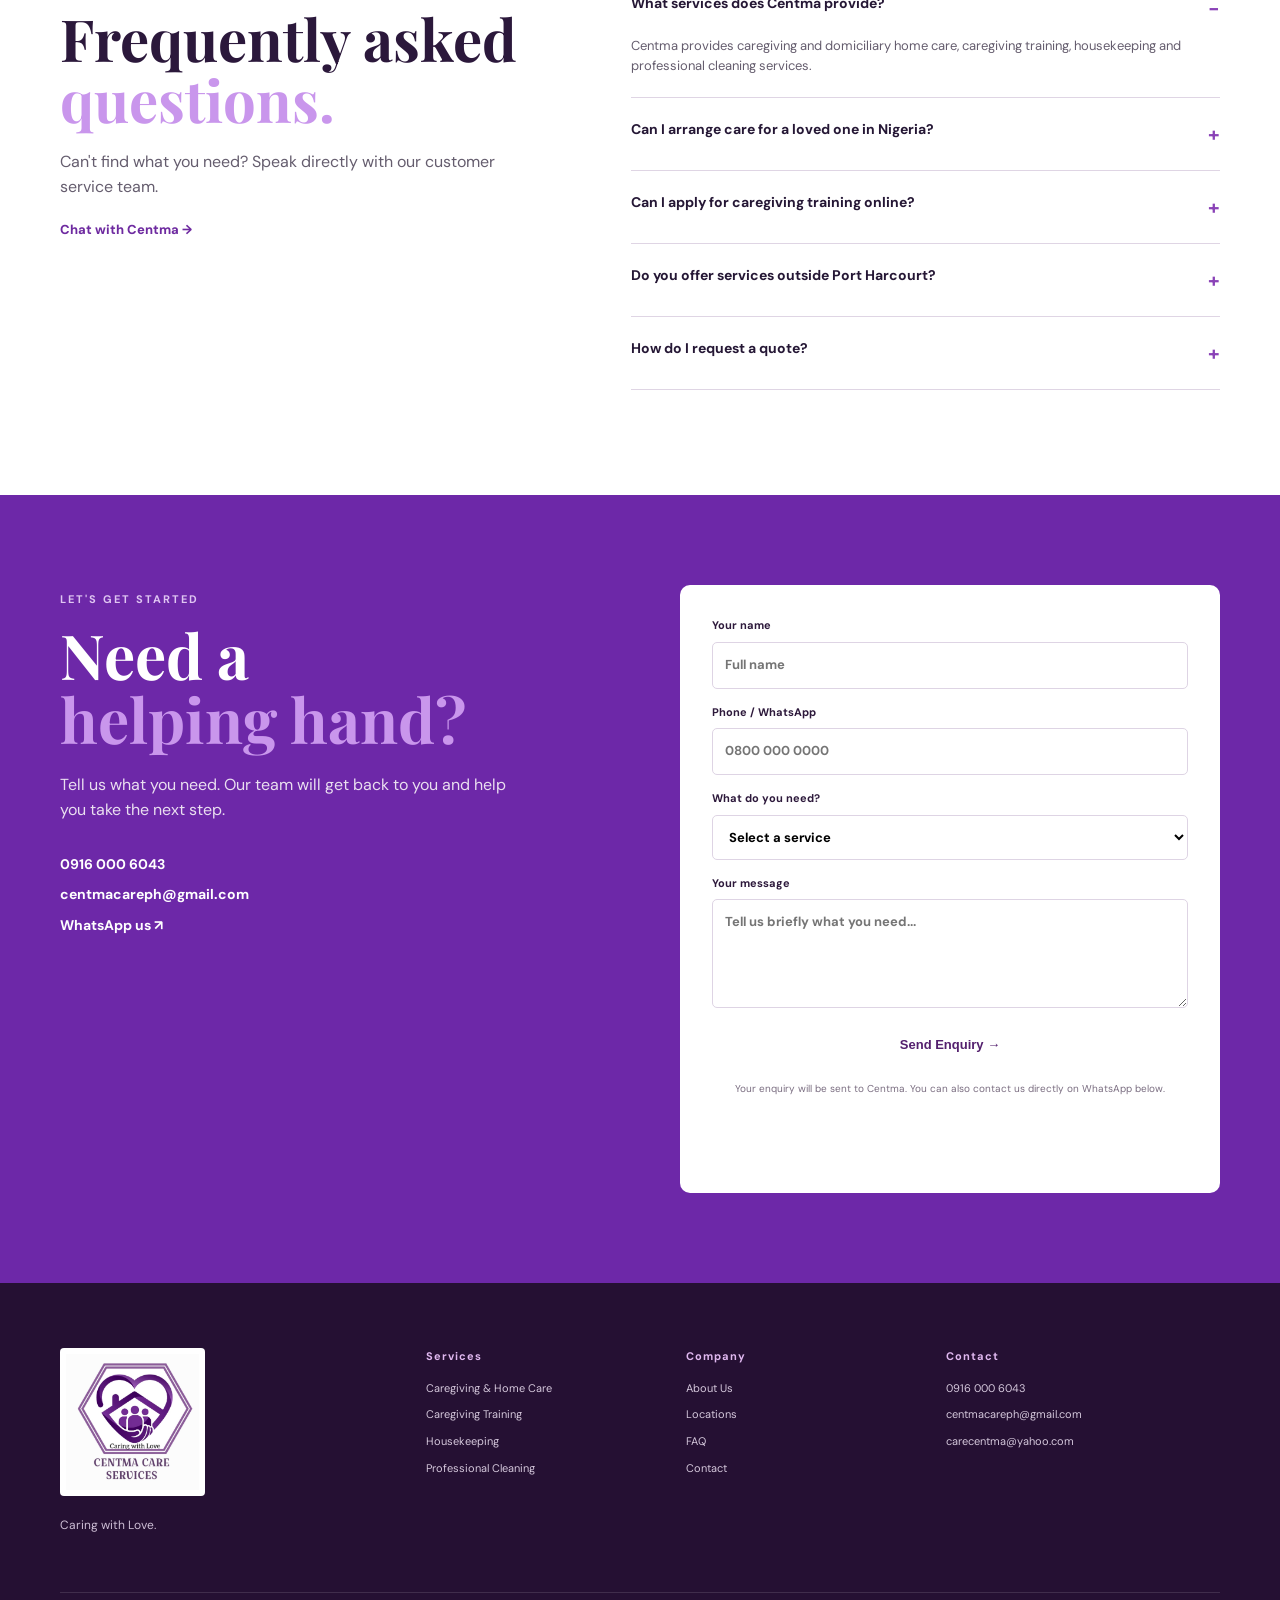
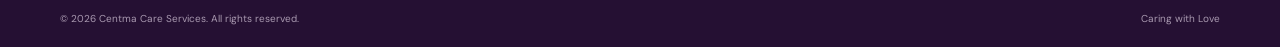
==== commit a4efc9d8: "Connect About section text to CMS" ====
--- a/index.html
+++ b/index.html
@@ -113,7 +113,7 @@
         <div class="story-copy">
           <span class="eyebrow">ABOUT CENTMA</span>
           <h2 data-cms="about.title">Care that goes<br><em>beyond the ordinary.</em></h2>
-          <p>Centma Care Services was created to meet a simple but important need: helping individuals and families get the support they need to live with greater ease, comfort and dignity.</p>
+          <p data-cms="about.text">Centma Care Services was created to meet a simple but important need: helping individuals and families get the support they need to live with greater ease, comfort and dignity.</p>
           <p>From caring for vulnerable loved ones to supporting busy households, we bring people, skill and compassion together — with an approach informed by high professional standards and a deep understanding of the people and communities we serve.</p>
           <div class="quote-line">“From caring for your loved ones to caring for your home, we are here to be your helping hands.”</div>
           <a class="text-link" href="#contact">Talk to Centma →</a>
